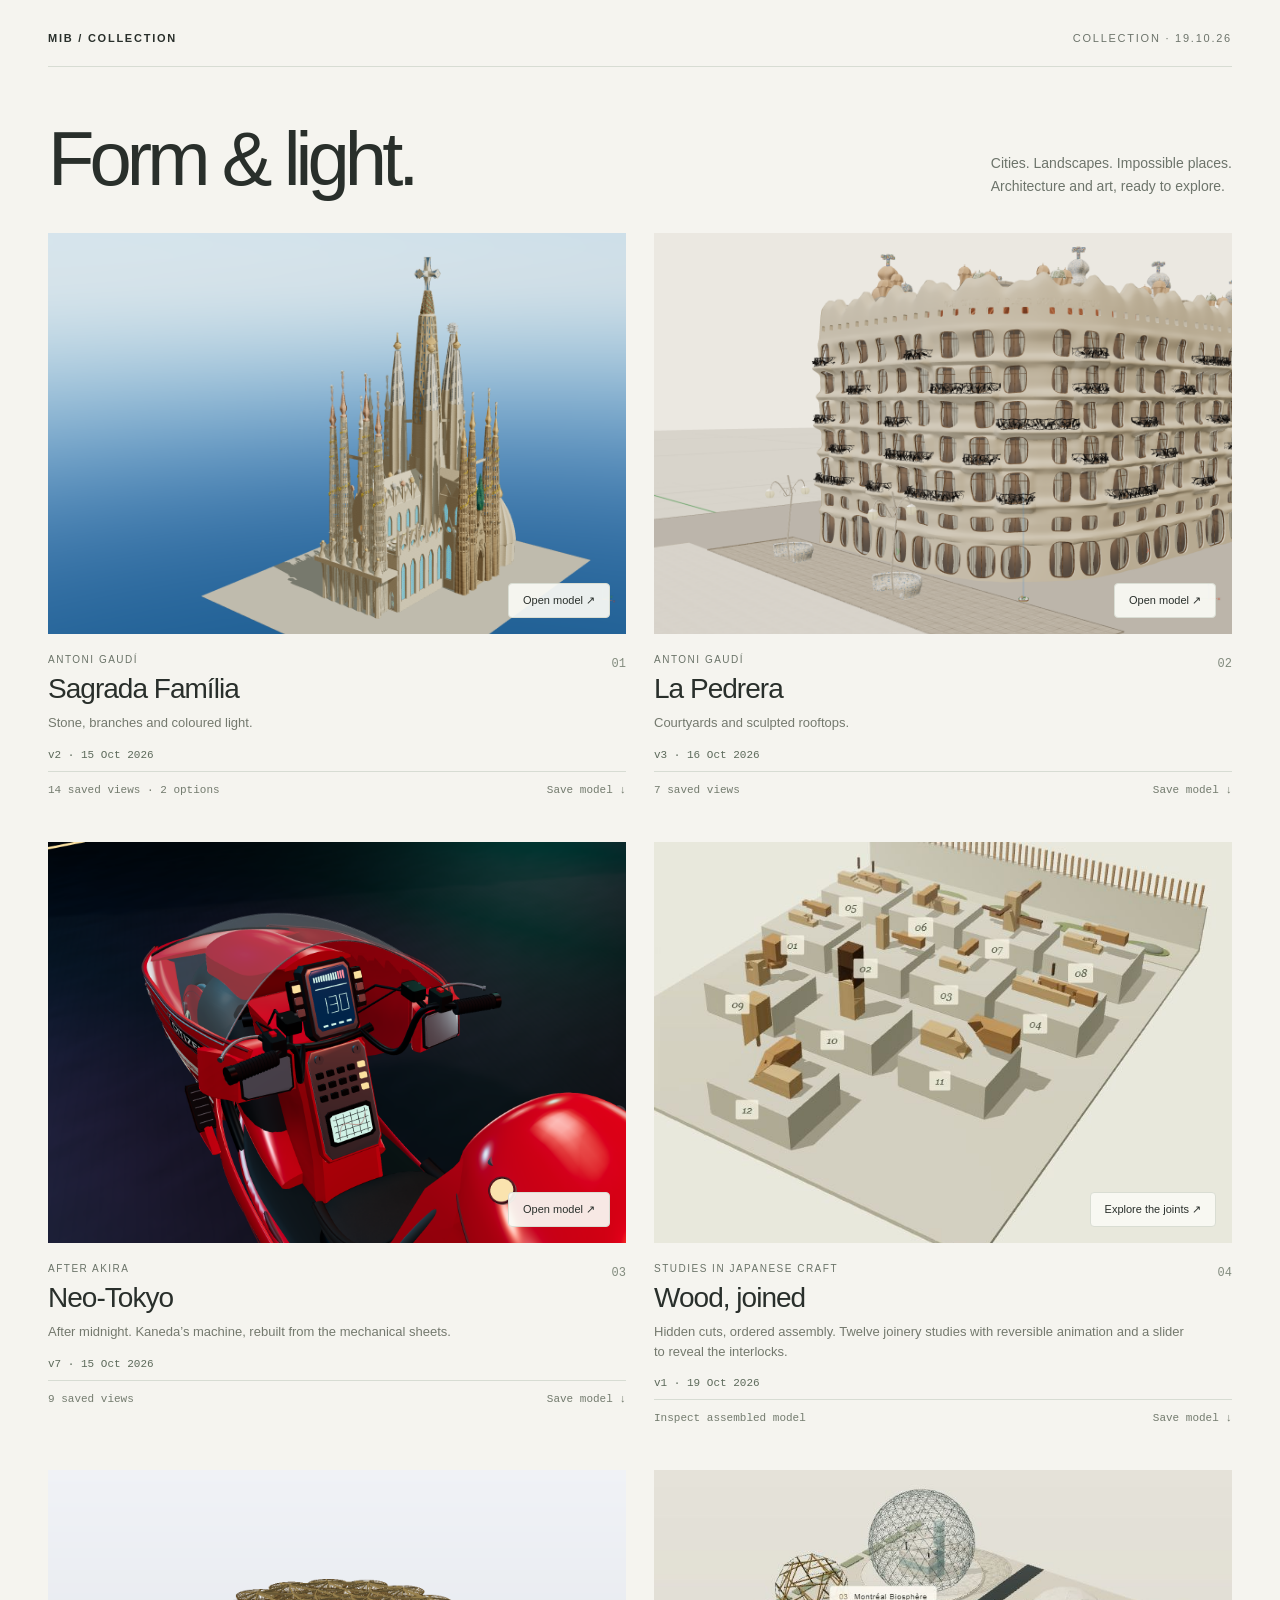
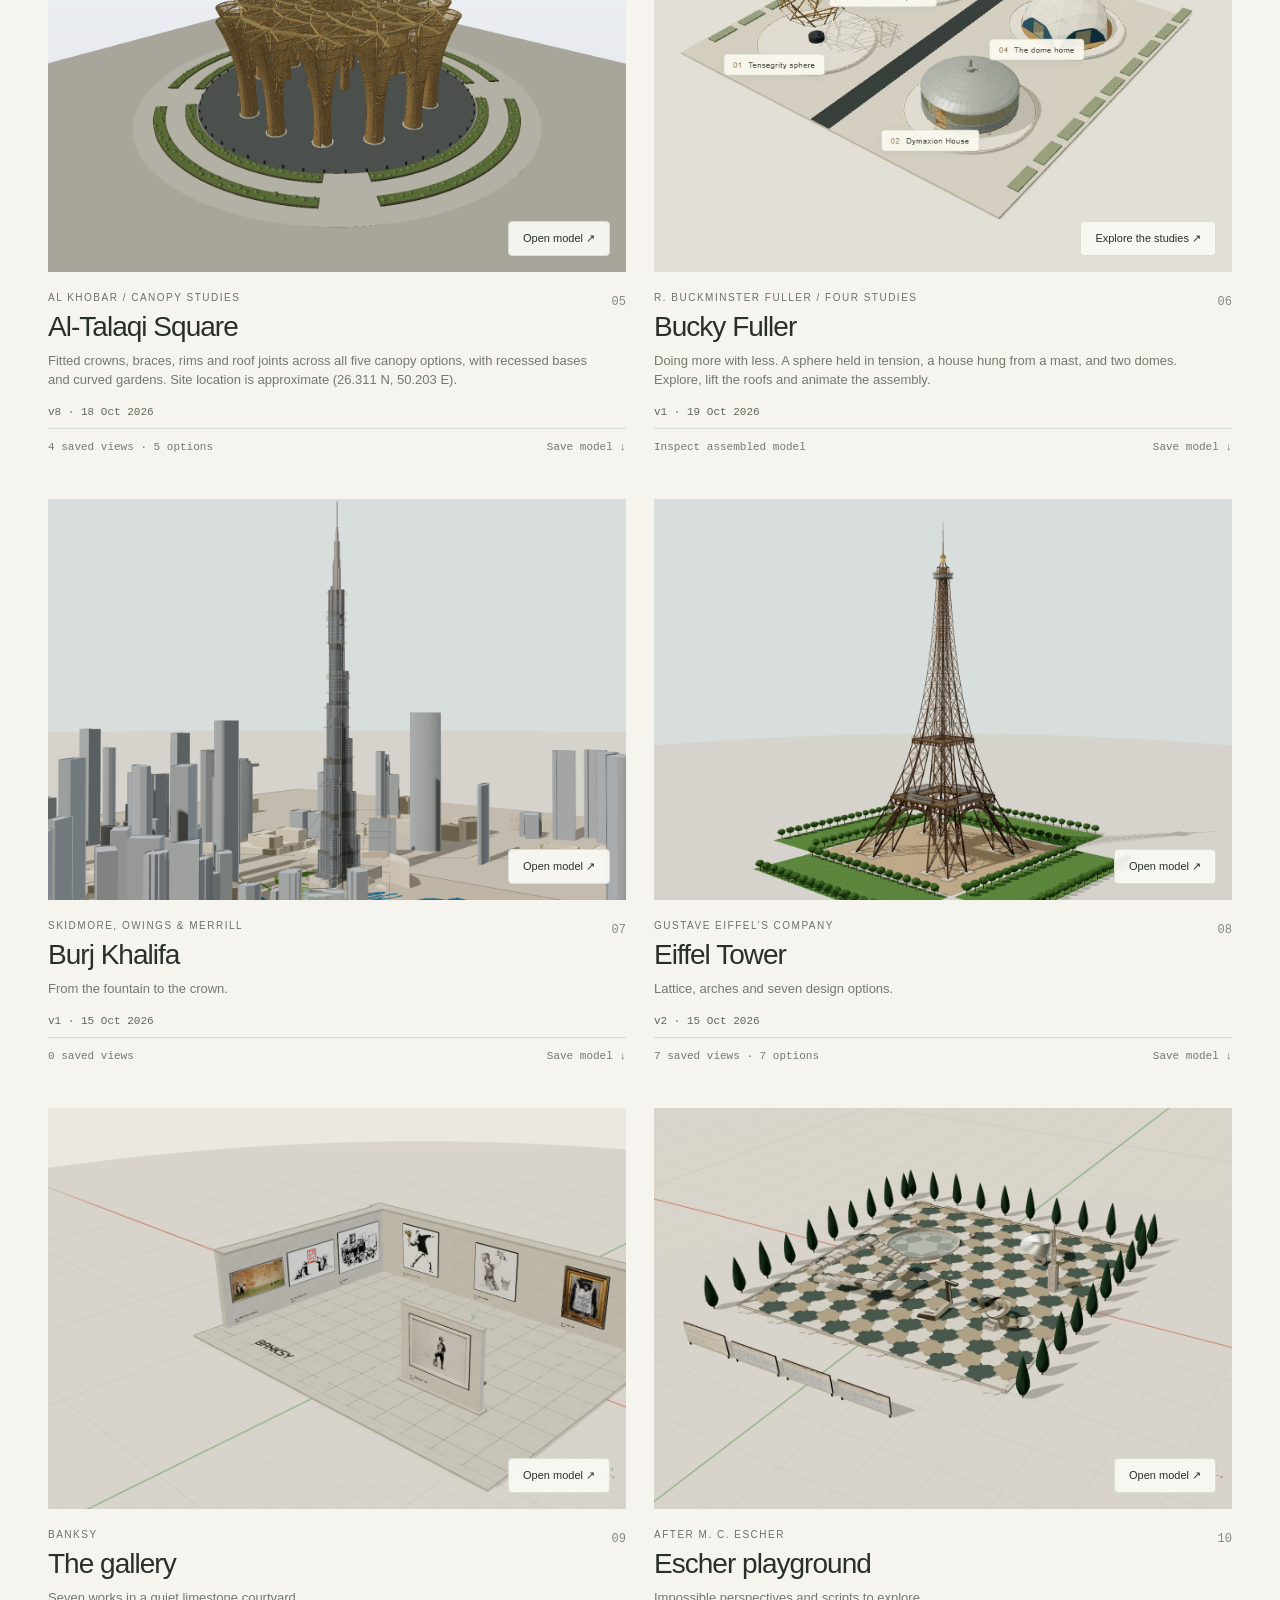
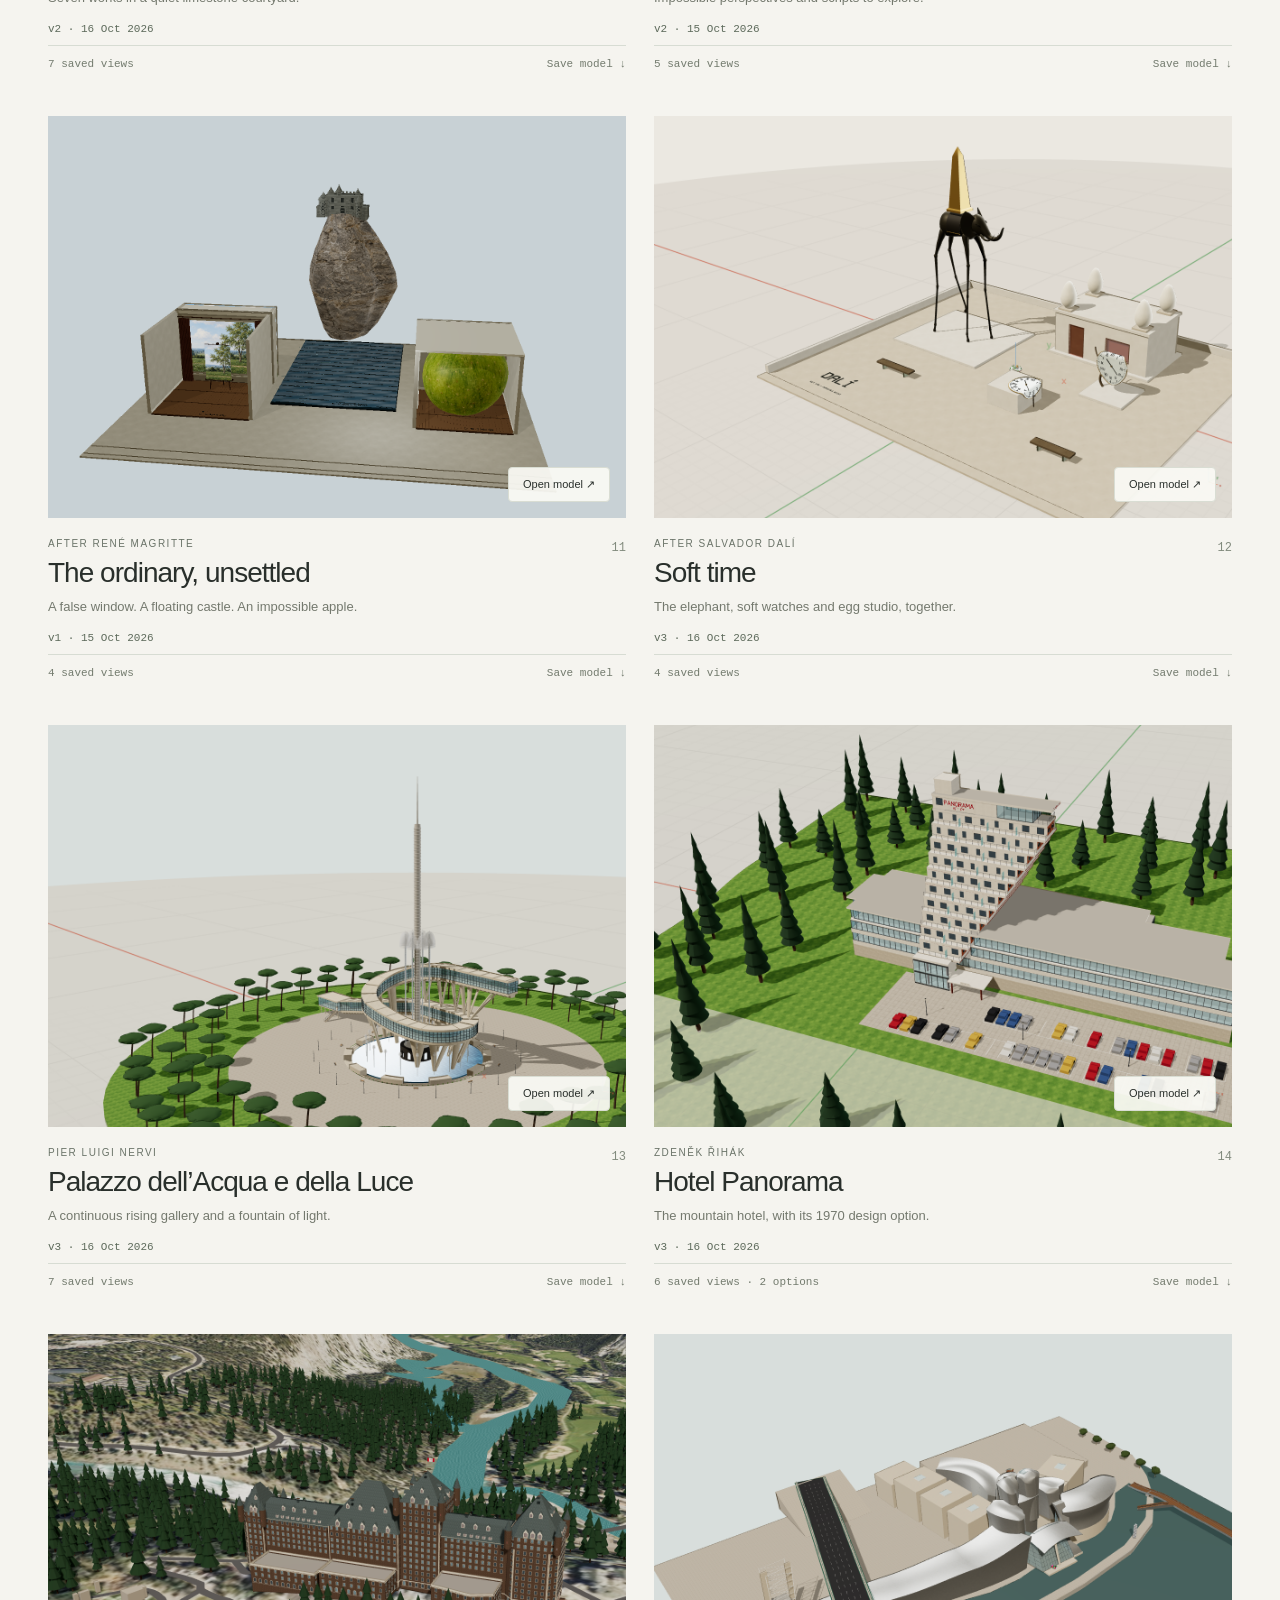
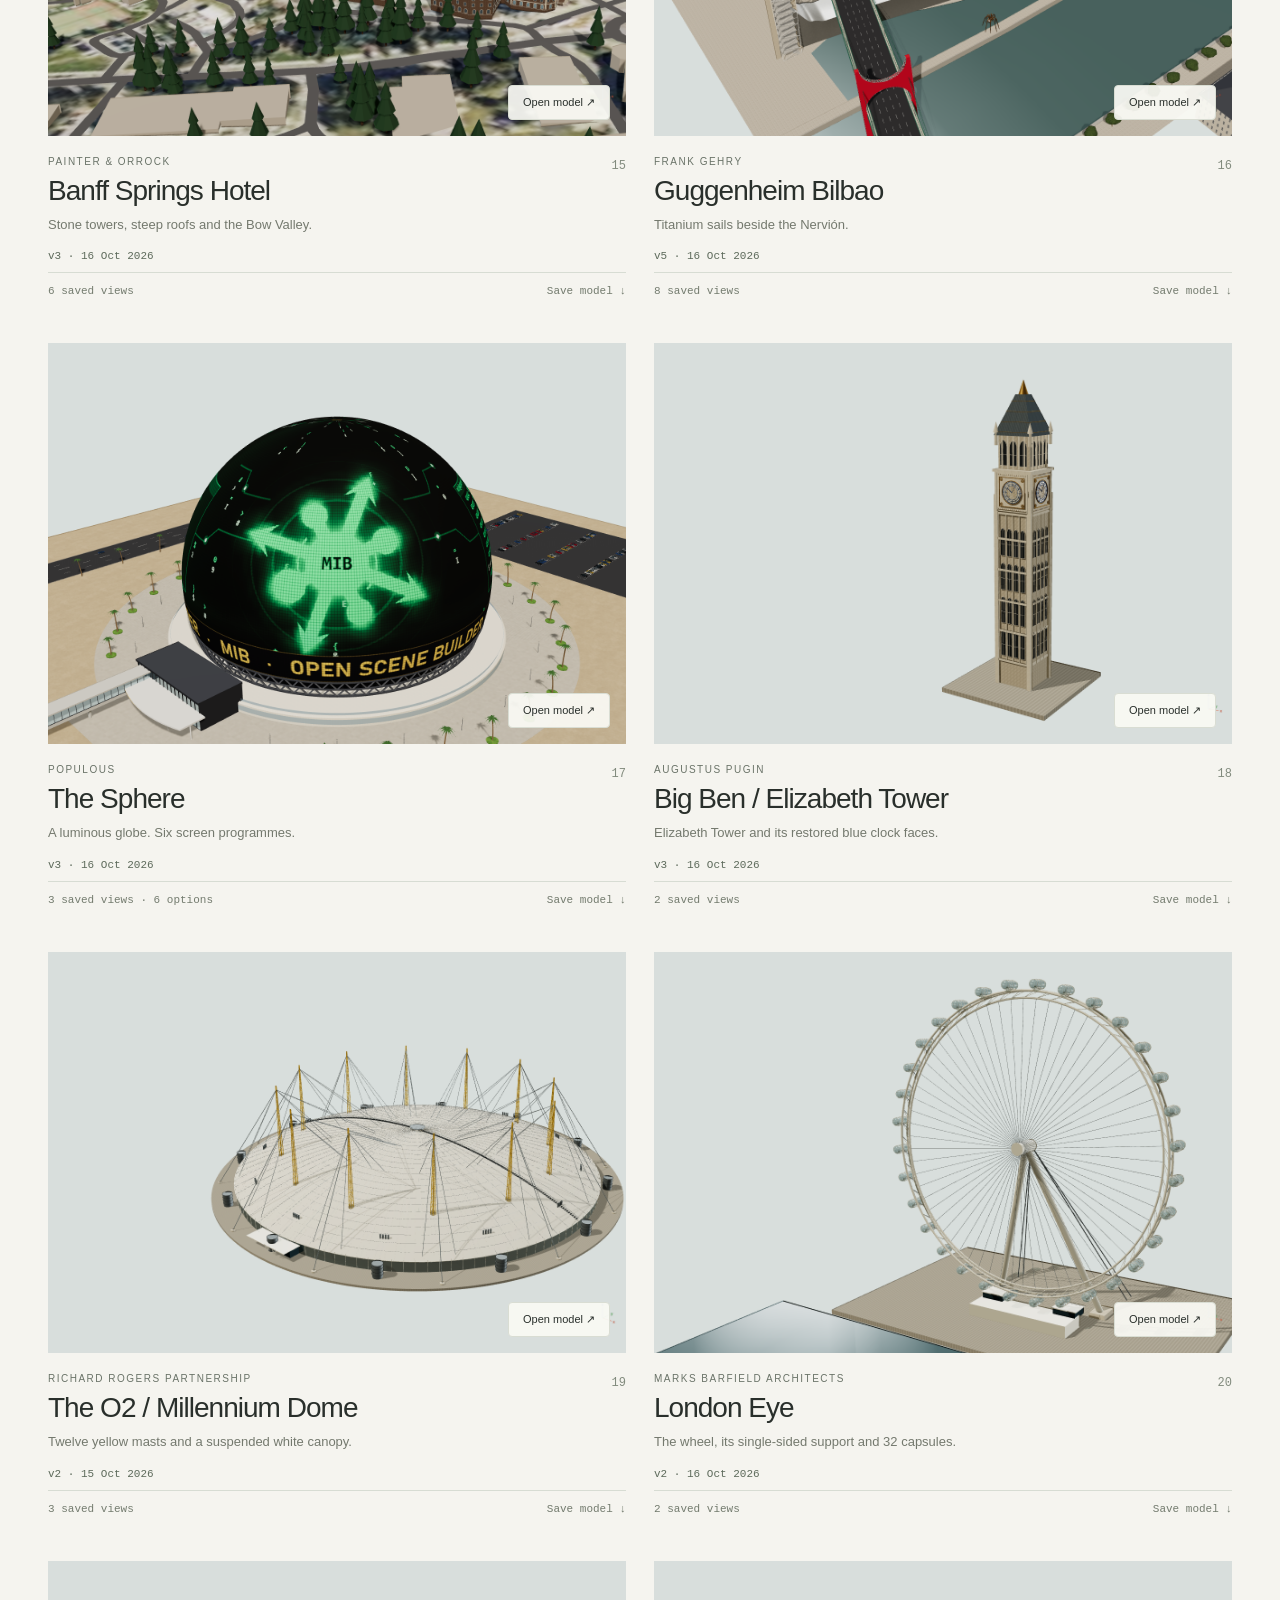
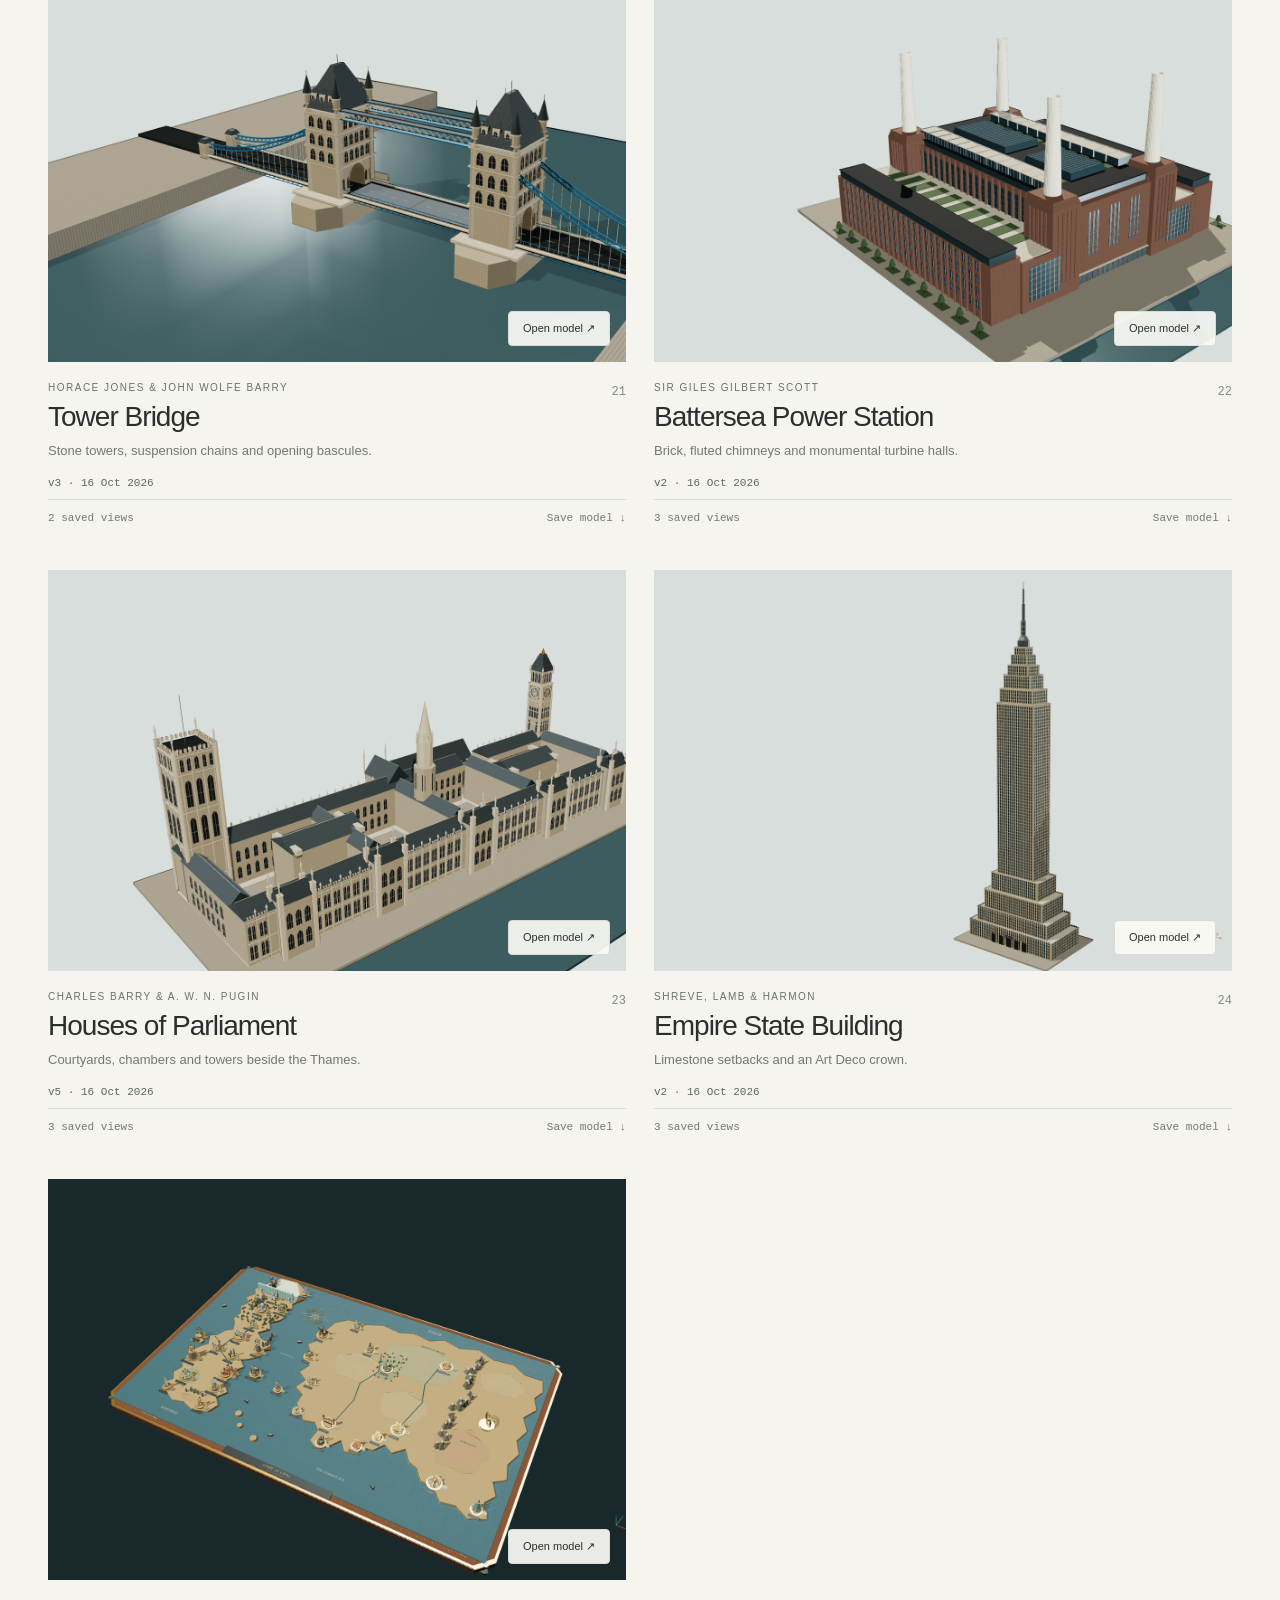
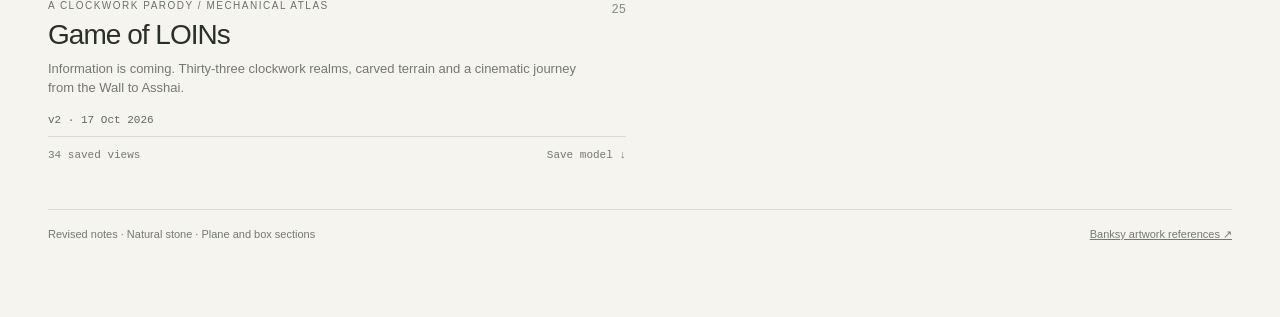
==== index.html @ b10affb7 "Publish Fuller studies and align exhibition navigation with collection" ====
<!doctype html><html lang="en"><meta charset="utf-8"><meta name="viewport" content="width=device-width,initial-scale=1"><title>Form & light · Architecture & art</title>
<meta property="og:title" content="Form &amp; light."><meta property="og:description" content="Architecture and art, ready to explore. The MIB model collection."><meta property="og:type" content="website"><meta property="og:url" content="https://bim4gib.github.io/MIB-OSBSampleModels/"><meta property="og:image" content="https://bim4gib.github.io/MIB-OSBSampleModels/pictures/sagrada.png"><meta name="twitter:card" content="summary_large_image"><meta name="twitter:title" content="Form &amp; light."><meta name="description" content="Architecture and art, ready to explore. The MIB model collection."><style>*{box-sizing:border-box}body{margin:0;background:#f5f4ef;color:#292f2b;font-family:Arial,Helvetica,sans-serif}a{color:inherit;text-decoration:none}a:focus-visible{outline:2px solid #687d6b;outline-offset:6px}main{max-width:1320px;margin:auto;padding:32px 48px 50px}header{display:flex;justify-content:space-between;gap:20px;border-bottom:1px solid #d7dcd3;padding-bottom:22px;font-size:11px;letter-spacing:.16em;text-transform:uppercase}header b{font-weight:600}.edition{color:#6d746b}.intro{display:flex;justify-content:space-between;align-items:end;gap:30px;margin:54px 0 36px}h1{font-size:clamp(40px,6vw,76px);line-height:1;letter-spacing:-.065em;font-weight:500;margin:0}.intro p{max-width:280px;color:#6d746b;font-size:14px;line-height:1.6;margin:0}.grid{display:grid;grid-template-columns:1fr 1fr;gap:46px 28px}.picture{display:block;position:relative;overflow:hidden;background:#e4e4da;aspect-ratio:1.44}.picture img{width:100%;height:100%;object-fit:cover;transition:transform .4s ease}.picture:hover img{transform:scale(1.025)}.open{position:absolute;right:16px;bottom:16px;background:#fafaf5ed;padding:10px 14px;font-size:11px;border:1px solid #d9ddd3;border-radius:4px}.caption{display:flex;justify-content:space-between;padding:20px 0 16px;gap:20px}.artist{font-size:10px;text-transform:uppercase;letter-spacing:.15em;color:#6a7368;margin:0 0 8px}h2{font-size:28px;font-weight:500;letter-spacing:-.035em;margin:0 0 8px}.caption p:not(.artist){font-size:13px;line-height:1.5;color:#74796e;margin:0}.number{font:12px monospace;color:#828b7e;padding-top:3px}.cardfoot{display:flex;justify-content:space-between;border-top:1px solid #d7dcd3;padding-top:12px;font:11px monospace;color:#737b6e}footer{margin-top:48px;border-top:1px solid #d7dcd3;padding-top:18px;display:flex;justify-content:space-between;gap:20px;font-size:11px;color:#737b6e}footer a{text-decoration:underline}@media(max-width:700px){main{padding:24px}.intro{display:block;margin-top:40px}.intro p{margin-top:22px}.grid{grid-template-columns:1fr}.edition{letter-spacing:.06em}footer{flex-direction:column}}@media(prefers-reduced-motion:reduce){.picture img{transition:none}}
.version{font:11px monospace;color:#5d6a5b;margin:0 0 10px}.download{border:0;background:none;padding:0;color:inherit;font:inherit;cursor:pointer}.download:hover{text-decoration:underline}</style><main><header><b>MIB / Collection</b><span class="edition">Collection · 19.10.26</span></header><section class="intro"><h1>Form &amp; light.</h1><p>Cities. Landscapes. Impossible places.<br>Architecture and art, ready to explore.</p>


</section><section class="grid"><article data-name="sagrada"><a class="picture" href="viewer.html?model=sagrada"><img src="pictures/sagrada.png?rev=b1871d3e6adcc717" alt="Sagrada Família" loading="lazy"><span class="open">Open model ↗</span></a><div class="caption"><div><p class="artist">Antoni Gaudí</p><h2><a href="viewer.html?model=sagrada">Sagrada Família</a></h2><p>Stone, branches and coloured light.</p></div><span class="number">01</span></div><div class="version" title="Geometry source b1871d3e6adcc717c269693ff379ce00518a41e8a4ca1c2cea2e79bb11cb6eb2">v2 · 15 Oct 2026</div><div class="cardfoot"><span>14 saved views · 2 options</span><button class="download" data-model="sagrada">Save model ↓</button></div></article>
<article data-name="pedrera"><a class="picture" href="viewer.html?model=pedrera"><img src="pictures/pedrera.png?rev=07e11394da0b04cf" alt="La Pedrera" loading="lazy"><span class="open">Open model ↗</span></a><div class="caption"><div><p class="artist">Antoni Gaudí</p><h2><a href="viewer.html?model=pedrera">La Pedrera</a></h2><p>Courtyards and sculpted rooftops.</p></div><span class="number">02</span></div><div class="version" title="Geometry source 07e11394da0b04cf31b746f3bac62f7111906ccfdf1caa10ed838f67bd81377d">v3 · 16 Oct 2026</div><div class="cardfoot"><span>7 saved views</span><button class="download" data-model="pedrera">Save model ↓</button></div></article>
<article data-name="neotokyo"><a class="picture" href="viewer.html?model=neotokyo"><img src="pictures/neotokyo.png?rev=34e879f439cddbc9" alt="Neo-Tokyo" loading="lazy"><span class="open">Open model ↗</span></a><div class="caption"><div><p class="artist">After AKIRA</p><h2><a href="viewer.html?model=neotokyo">Neo-Tokyo</a></h2><p>After midnight. Kaneda’s machine, rebuilt from the mechanical sheets.</p></div><span class="number">03</span></div><div class="version" title="Geometry source 34e879f439cddbc991a0544ff64622bdc727623937fbc0bbce0e270bda1ecd1c">v7 · 15 Oct 2026</div><div class="cardfoot"><span>9 saved views</span><button class="download" data-model="neotokyo">Save model ↓</button></div></article>
<article data-name="japanese-joinery"><a class="picture" href="exhibits/japanese-joinery/"><img src="pictures/japanese-joinery.png?rev=f3a3d0e36276e700" alt="Twelve timber joinery studies on limestone plinths" loading="lazy"><span class="open">Explore the joints ↗</span></a><div class="caption"><div><p class="artist">Studies in Japanese craft</p><h2><a href="exhibits/japanese-joinery/">Wood, joined</a></h2><p>Hidden cuts, ordered assembly. Twelve joinery studies with reversible animation and a slider to reveal the interlocks.</p></div><span class="number">04</span></div><div class="version">v1 · 19 Oct 2026</div><div class="cardfoot"><a href="viewer.html?model=japanese-joinery">Inspect assembled model</a><button class="download" data-model="japanese-joinery">Save model ↓</button></div></article>
<article data-name="al-talaqi"><a class="picture" href="viewer.html?model=al-talaqi"><img src="pictures/al-talaqi.png?rev=cefb6814ebc90482" alt="Al-Talaqi Square flared woven canopy" loading="lazy"><span class="open">Open model ↗</span></a><div class="caption"><div><p class="artist">Al Khobar / Canopy studies</p><h2><a href="viewer.html?model=al-talaqi">Al-Talaqi Square</a></h2><p>Fitted crowns, braces, rims and roof joints across all five canopy options, with recessed bases and curved gardens. Site location is approximate (26.311 N, 50.203 E).</p></div><span class="number">05</span></div><div class="version" title="Geometry source 2a186c2012150e69d8061343b95fee86d87f5ab01de422ee0f6b6b9bc454d9fa">v8 · 18 Oct 2026</div><div class="cardfoot"><span>4 saved views · 5 options</span><button class="download" data-model="al-talaqi">Save model ↓</button></div></article>
<article data-name="fuller"><a class="picture" href="exhibits/fuller/"><img src="pictures/fuller.png" alt="Tensegrity sphere, Dymaxion House and two Fuller domes on an exhibition terrace" loading="lazy"><span class="open">Explore the studies ↗</span></a><div class="caption"><div><p class="artist">R. Buckminster Fuller / Four studies</p><h2><a href="exhibits/fuller/">Bucky Fuller</a></h2><p>Doing more with less. A sphere held in tension, a house hung from a mast, and two domes. Explore, lift the roofs and animate the assembly.</p></div><span class="number">06</span></div><div class="version">v1 · 19 Oct 2026</div><div class="cardfoot"><a href="viewer.html?model=fuller">Inspect assembled model</a><button class="download" data-model="fuller">Save model ↓</button></div></article>
<article data-name="burj"><a class="picture" href="viewer.html?model=burj"><img src="pictures/burj.png?rev=cccb893173367c1c" alt="Burj Khalifa" loading="lazy"><span class="open">Open model ↗</span></a><div class="caption"><div><p class="artist">Skidmore, Owings &amp; Merrill</p><h2><a href="viewer.html?model=burj">Burj Khalifa</a></h2><p>From the fountain to the crown.</p></div><span class="number">07</span></div><div class="version" title="Geometry source cccb893173367c1cec5308ca1839095727272925207b6ec26d141aecfa65193d">v1 · 15 Oct 2026</div><div class="cardfoot"><span>0 saved views</span><button class="download" data-model="burj">Save model ↓</button></div></article>
<article data-name="eiffel-options"><a class="picture" href="viewer.html?model=eiffel-options"><img src="pictures/eiffel-options.png?rev=565388373463e728" alt="Eiffel Tower" loading="lazy"><span class="open">Open model ↗</span></a><div class="caption"><div><p class="artist">Gustave Eiffel’s company</p><h2><a href="viewer.html?model=eiffel-options">Eiffel Tower</a></h2><p>Lattice, arches and seven design options.</p></div><span class="number">08</span></div><div class="version" title="Geometry source 565388373463e728b5623444d6352824923c76bafc9298bf3bdcb743c88fa184">v2 · 15 Oct 2026</div><div class="cardfoot"><span>7 saved views · 7 options</span><button class="download" data-model="eiffel-options">Save model ↓</button></div></article>
<article data-name="banksy"><a class="picture" href="viewer.html?model=banksy"><img src="pictures/banksy.png?rev=2e01bb6e9725d231" alt="The gallery" loading="lazy"><span class="open">Open model ↗</span></a><div class="caption"><div><p class="artist">Banksy</p><h2><a href="viewer.html?model=banksy">The gallery</a></h2><p>Seven works in a quiet limestone courtyard.</p></div><span class="number">09</span></div><div class="version" title="Geometry source 2e01bb6e9725d2316517fa69dfeef84a536acb2dd1bd4890e27d2be4b3a7493b">v2 · 16 Oct 2026</div><div class="cardfoot"><span>7 saved views</span><button class="download" data-model="banksy">Save model ↓</button></div></article>
<article data-name="playground"><a class="picture" href="viewer.html?model=playground"><img src="pictures/playground.png?rev=9de1eed77df100a9" alt="Escher playground" loading="lazy"><span class="open">Open model ↗</span></a><div class="caption"><div><p class="artist">After M. C. Escher</p><h2><a href="viewer.html?model=playground">Escher playground</a></h2><p>Impossible perspectives and scripts to explore.</p></div><span class="number">10</span></div><div class="version" title="Geometry source 9de1eed77df100a9b3b30c36f188f23f37e383d85badd1c5a7fb8b3daf75f2be">v2 · 15 Oct 2026</div><div class="cardfoot"><span>5 saved views</span><button class="download" data-model="playground">Save model ↓</button></div></article>
<article data-name="magritte"><a class="picture" href="viewer.html?model=magritte"><img src="pictures/magritte.png?rev=304fa9b714ab531e" alt="The ordinary, unsettled" loading="lazy"><span class="open">Open model ↗</span></a><div class="caption"><div><p class="artist">After René Magritte</p><h2><a href="viewer.html?model=magritte">The ordinary, unsettled</a></h2><p>A false window. A floating castle. An impossible apple.</p></div><span class="number">11</span></div><div class="version" title="Geometry source 304fa9b714ab531e9881863cbb3623362b3aa2f2c4dcd76ae040dd03c35895de">v1 · 15 Oct 2026</div><div class="cardfoot"><span>4 saved views</span><button class="download" data-model="magritte">Save model ↓</button></div></article>
<article data-name="dali"><a class="picture" href="viewer.html?model=dali"><img src="pictures/dali.png?rev=c1b3529be8a06461" alt="Soft time" loading="lazy"><span class="open">Open model ↗</span></a><div class="caption"><div><p class="artist">After Salvador Dalí</p><h2><a href="viewer.html?model=dali">Soft time</a></h2><p>The elephant, soft watches and egg studio, together.</p></div><span class="number">12</span></div><div class="version" title="Geometry source c1b3529be8a06461fd7e67cd87f1b6c33a74a3c606cd7a4b4422ca8fd52ea2cf">v3 · 16 Oct 2026</div><div class="cardfoot"><span>4 saved views</span><button class="download" data-model="dali">Save model ↓</button></div></article>
<article data-name="nervi"><a class="picture" href="viewer.html?model=nervi"><img src="pictures/nervi.png?rev=1afee20f9eab30be" alt="Palazzo dell’Acqua e della Luce" loading="lazy"><span class="open">Open model ↗</span></a><div class="caption"><div><p class="artist">Pier Luigi Nervi</p><h2><a href="viewer.html?model=nervi">Palazzo dell’Acqua e della Luce</a></h2><p>A continuous rising gallery and a fountain of light.</p></div><span class="number">13</span></div><div class="version" title="Geometry source 1afee20f9eab30be5f9d0522a851df1a7d3a3ea4900e55c2374d5bfa751ecc58">v3 · 16 Oct 2026</div><div class="cardfoot"><span>7 saved views</span><button class="download" data-model="nervi">Save model ↓</button></div></article>
<article data-name="panorama"><a class="picture" href="viewer.html?model=panorama"><img src="pictures/panorama.png?rev=02c29b292c48de30" alt="Hotel Panorama" loading="lazy"><span class="open">Open model ↗</span></a><div class="caption"><div><p class="artist">Zdeněk Řihák</p><h2><a href="viewer.html?model=panorama">Hotel Panorama</a></h2><p>The mountain hotel, with its 1970 design option.</p></div><span class="number">14</span></div><div class="version" title="Geometry source 02c29b292c48de30b1f5ddcee95b12e3205e80a7777c0628bf6fd43ba2e30671">v3 · 16 Oct 2026</div><div class="cardfoot"><span>6 saved views · 2 options</span><button class="download" data-model="panorama">Save model ↓</button></div></article>
<article data-name="banff"><a class="picture" href="viewer.html?model=banff"><img src="pictures/banff.png?rev=2d5c5d2832fe76b7" alt="Banff Springs Hotel" loading="lazy"><span class="open">Open model ↗</span></a><div class="caption"><div><p class="artist">Painter &amp; Orrock</p><h2><a href="viewer.html?model=banff">Banff Springs Hotel</a></h2><p>Stone towers, steep roofs and the Bow Valley.</p></div><span class="number">15</span></div><div class="version" title="Geometry source 2d5c5d2832fe76b790603e95636f49157badf861c926d65ebea433b5295fc724">v3 · 16 Oct 2026</div><div class="cardfoot"><span>6 saved views</span><button class="download" data-model="banff">Save model ↓</button></div></article>
<article data-name="bilbao"><a class="picture" href="viewer.html?model=bilbao"><img src="pictures/bilbao.png?rev=68b9073b6ea24548" alt="Guggenheim Bilbao" loading="lazy"><span class="open">Open model ↗</span></a><div class="caption"><div><p class="artist">Frank Gehry</p><h2><a href="viewer.html?model=bilbao">Guggenheim Bilbao</a></h2><p>Titanium sails beside the Nervión.</p></div><span class="number">16</span></div><div class="version" title="Geometry source 68b9073b6ea24548536ef83c66d49ca2bf9e1755c3c5b3e033d8d9a22b32ed67">v5 · 16 Oct 2026</div><div class="cardfoot"><span>8 saved views</span><button class="download" data-model="bilbao">Save model ↓</button></div></article>
<article data-name="sphere-options"><a class="picture" href="viewer.html?model=sphere-options"><img src="pictures/sphere-logo.png?rev=5bbfa3588587" alt="The Sphere" loading="lazy"><span class="open">Open model ↗</span></a><div class="caption"><div><p class="artist">Populous</p><h2><a href="viewer.html?model=sphere-options">The Sphere</a></h2><p>A luminous globe. Six screen programmes.</p></div><span class="number">17</span></div><div class="version" title="Geometry source c08c13c3a272c881e74069f5a83f5f382edd753e33d465fc160997b0c320e539">v3 · 16 Oct 2026</div><div class="cardfoot"><span>3 saved views · 6 options</span><button class="download" data-model="sphere-options">Save model ↓</button></div></article>
<article data-name="big-ben"><a class="picture" href="viewer.html?model=big-ben"><img src="pictures/big-ben.png?rev=65b614d709e6ddc5" alt="Big Ben / Elizabeth Tower" loading="lazy"><span class="open">Open model ↗</span></a><div class="caption"><div><p class="artist">Augustus Pugin</p><h2><a href="viewer.html?model=big-ben">Big Ben / Elizabeth Tower</a></h2><p>Elizabeth Tower and its restored blue clock faces.</p></div><span class="number">18</span></div><div class="version" title="Geometry source 65b614d709e6ddc597a90cc0fb887467c9b5a4c4c2282e6e8c4dc1a289d70250">v3 · 16 Oct 2026</div><div class="cardfoot"><span>2 saved views</span><button class="download" data-model="big-ben">Save model ↓</button></div></article>
<article data-name="o2"><a class="picture" href="viewer.html?model=o2"><img src="pictures/o2.png?rev=c59f7208c41b72be" alt="The O2 / Millennium Dome" loading="lazy"><span class="open">Open model ↗</span></a><div class="caption"><div><p class="artist">Richard Rogers Partnership</p><h2><a href="viewer.html?model=o2">The O2 / Millennium Dome</a></h2><p>Twelve yellow masts and a suspended white canopy.</p></div><span class="number">19</span></div><div class="version" title="Geometry source c59f7208c41b72be67338d155ada0ec25a0e74420d0e35e8fe23b03b7744c946">v2 · 15 Oct 2026</div><div class="cardfoot"><span>3 saved views</span><button class="download" data-model="o2">Save model ↓</button></div></article>
<article data-name="london-eye"><a class="picture" href="viewer.html?model=london-eye"><img src="pictures/london-eye.png?rev=c1af94381ee38425" alt="London Eye" loading="lazy"><span class="open">Open model ↗</span></a><div class="caption"><div><p class="artist">Marks Barfield Architects</p><h2><a href="viewer.html?model=london-eye">London Eye</a></h2><p>The wheel, its single-sided support and 32 capsules.</p></div><span class="number">20</span></div><div class="version" title="Geometry source c1af94381ee3842527dd07bdf07398133f4f9bb6101ca32dff774c55fc56799a">v2 · 16 Oct 2026</div><div class="cardfoot"><span>2 saved views</span><button class="download" data-model="london-eye">Save model ↓</button></div></article>
<article data-name="tower-bridge"><a class="picture" href="viewer.html?model=tower-bridge"><img src="pictures/tower-bridge.png?rev=284ee0a37db1d999" alt="Tower Bridge" loading="lazy"><span class="open">Open model ↗</span></a><div class="caption"><div><p class="artist">Horace Jones &amp; John Wolfe Barry</p><h2><a href="viewer.html?model=tower-bridge">Tower Bridge</a></h2><p>Stone towers, suspension chains and opening bascules.</p></div><span class="number">21</span></div><div class="version" title="Geometry source 284ee0a37db1d9996b96909d8ea1984dc23cd1dfc108f28cbd0c3f5de33b8a5d">v3 · 16 Oct 2026</div><div class="cardfoot"><span>2 saved views</span><button class="download" data-model="tower-bridge">Save model ↓</button></div></article>
<article data-name="battersea"><a class="picture" href="viewer.html?model=battersea"><img src="pictures/battersea.png?rev=d644fbf04220131b" alt="Battersea Power Station" loading="lazy"><span class="open">Open model ↗</span></a><div class="caption"><div><p class="artist">Sir Giles Gilbert Scott</p><h2><a href="viewer.html?model=battersea">Battersea Power Station</a></h2><p>Brick, fluted chimneys and monumental turbine halls.</p></div><span class="number">22</span></div><div class="version" title="Geometry source d644fbf04220131b0ba943f62612d24adb7d34268acf5a4500387ceda9f07208">v2 · 16 Oct 2026</div><div class="cardfoot"><span>3 saved views</span><button class="download" data-model="battersea">Save model ↓</button></div></article>
<article data-name="parliament"><a class="picture" href="viewer.html?model=parliament"><img src="pictures/parliament.png?rev=44540098fc36c363" alt="Houses of Parliament" loading="lazy"><span class="open">Open model ↗</span></a><div class="caption"><div><p class="artist">Charles Barry &amp; A. W. N. Pugin</p><h2><a href="viewer.html?model=parliament">Houses of Parliament</a></h2><p>Courtyards, chambers and towers beside the Thames.</p></div><span class="number">23</span></div><div class="version" title="Geometry source 44540098fc36c3634fca4b412b5b7feeb4763aade1fb7f38733eaa3a2a411a28">v5 · 16 Oct 2026</div><div class="cardfoot"><span>3 saved views</span><button class="download" data-model="parliament">Save model ↓</button></div></article>
<article data-name="empire-state"><a class="picture" href="viewer.html?model=empire-state"><img src="pictures/empire-state.png?rev=4dca96157f5e4260" alt="Empire State Building" loading="lazy"><span class="open">Open model ↗</span></a><div class="caption"><div><p class="artist">Shreve, Lamb &amp; Harmon</p><h2><a href="viewer.html?model=empire-state">Empire State Building</a></h2><p>Limestone setbacks and an Art Deco crown.</p></div><span class="number">24</span></div><div class="version" title="Geometry source 4dca96157f5e4260c55dc235f7e9185ad4eee86e82979fc38168bd0dd23115e4">v2 · 16 Oct 2026</div><div class="cardfoot"><span>3 saved views</span><button class="download" data-model="empire-state">Save model ↓</button></div></article>
<article data-name="clockwork-realms"><a class="picture" href="viewer.html?model=clockwork-realms"><img src="pictures/clockwork-realms.png" alt="Brass clockwork cities rising from a carved map of Westeros and Essos" loading="lazy"><span class="open">Open model ↗</span></a><div class="caption"><div><p class="artist">A clockwork parody / Mechanical atlas</p><h2><a href="viewer.html?model=clockwork-realms">Game of LOINs</a></h2><p>Information is coming. Thirty-three clockwork realms, carved terrain and a cinematic journey from the Wall to Asshai.</p></div><span class="number">25</span></div><div class="version">v2 · 17 Oct 2026</div><div class="cardfoot"><span>34 saved views</span><button class="download" data-model="clockwork-realms">Save model ↓</button></div></article>
</section><footer><span>Revised notes · Natural stone · Plane and box sections</span><a href="https://www.banksy.co.uk/in.html" target="_blank" rel="noopener">Banksy artwork references ↗</a></footer></main></html><script>document.querySelectorAll('[data-model]').forEach(b=>b.onclick=()=>{const a=document.createElement('a');a.href='models/'+b.dataset.model+'.mibview';a.download=b.dataset.model+'.mibview';a.click();});</script>
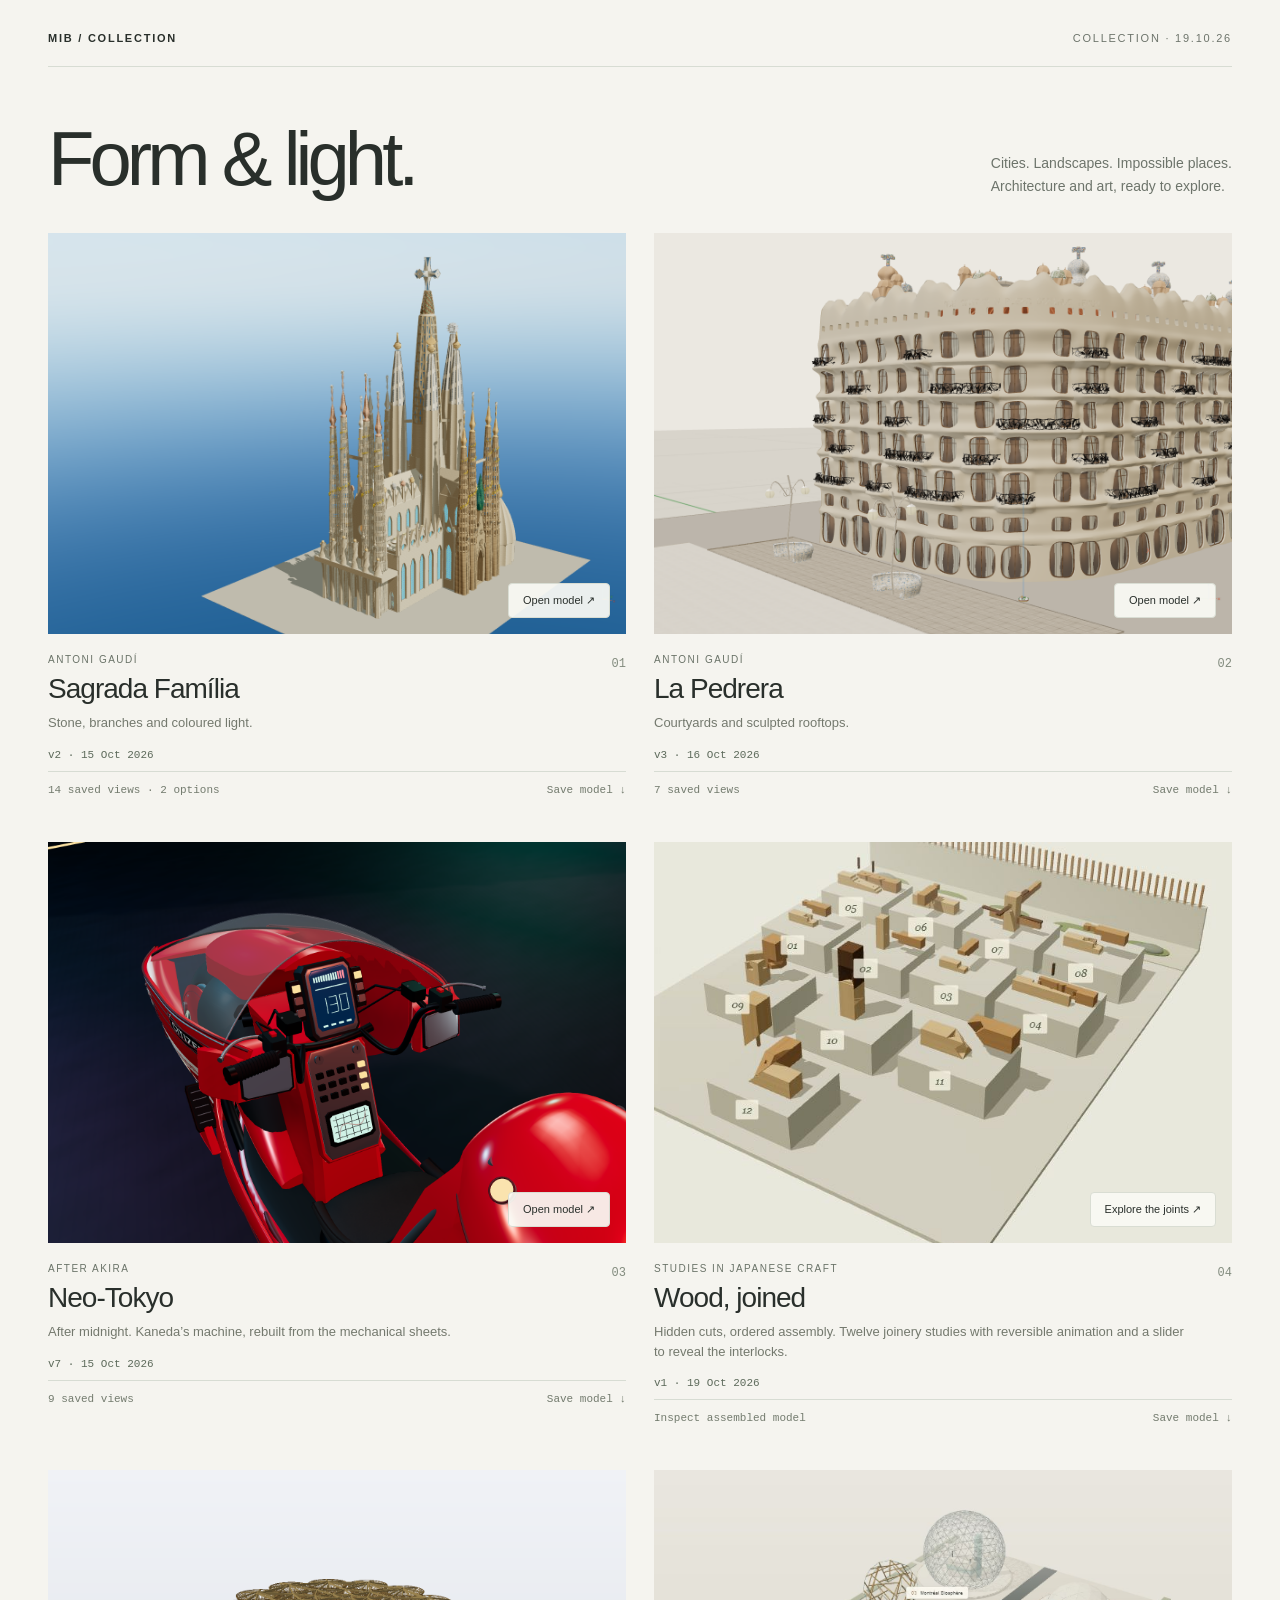
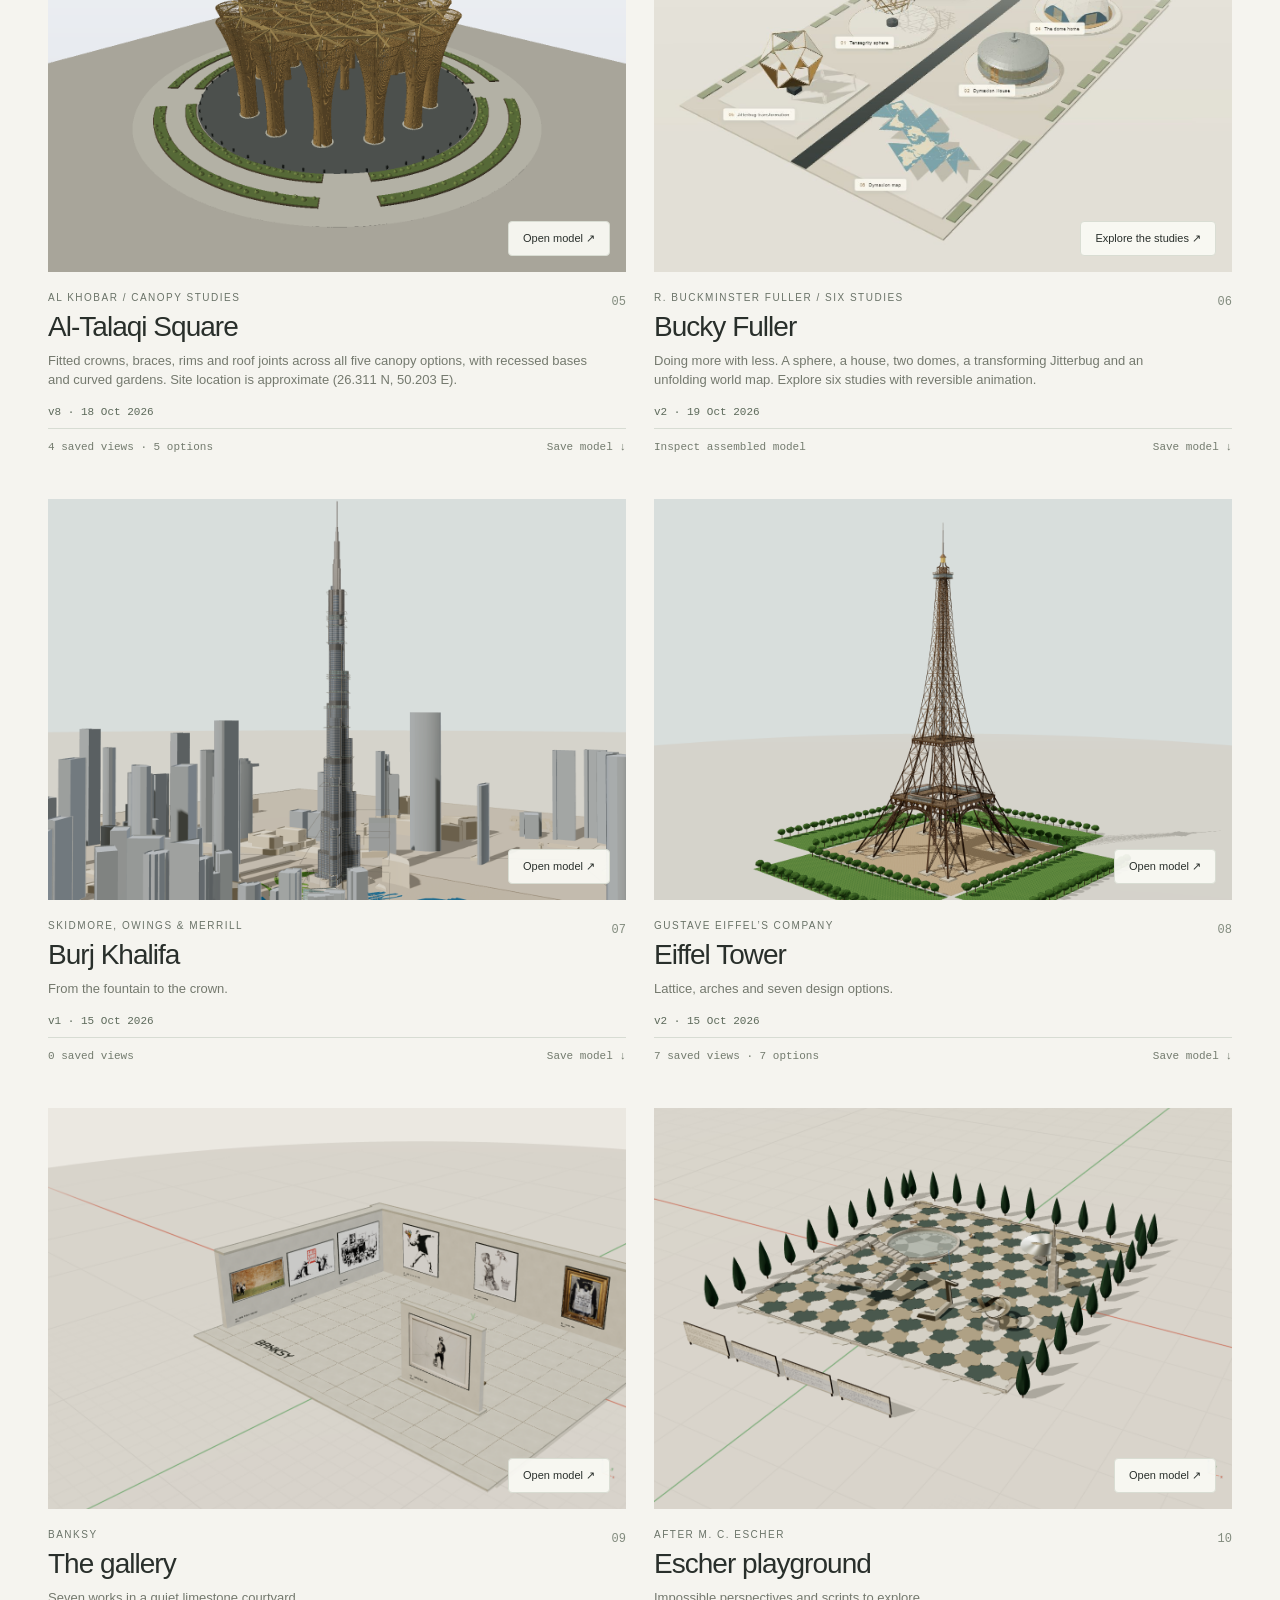
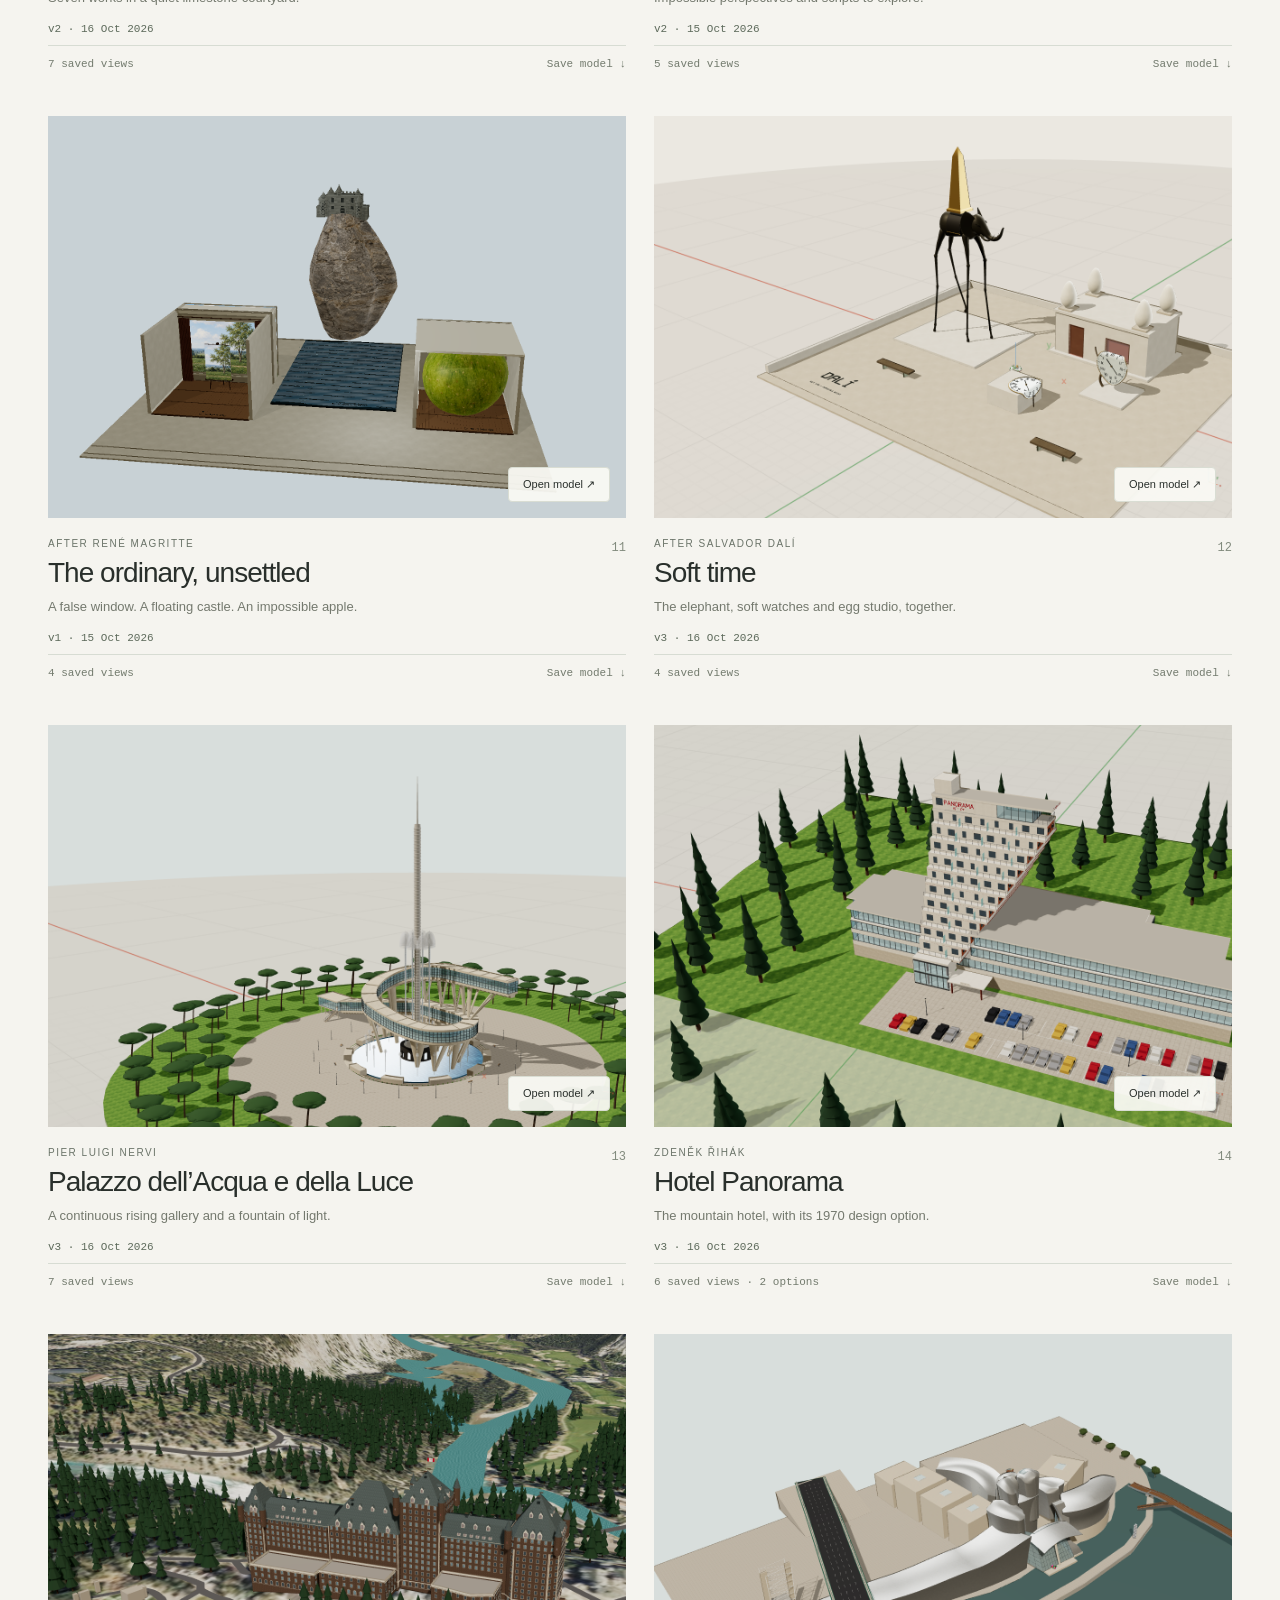
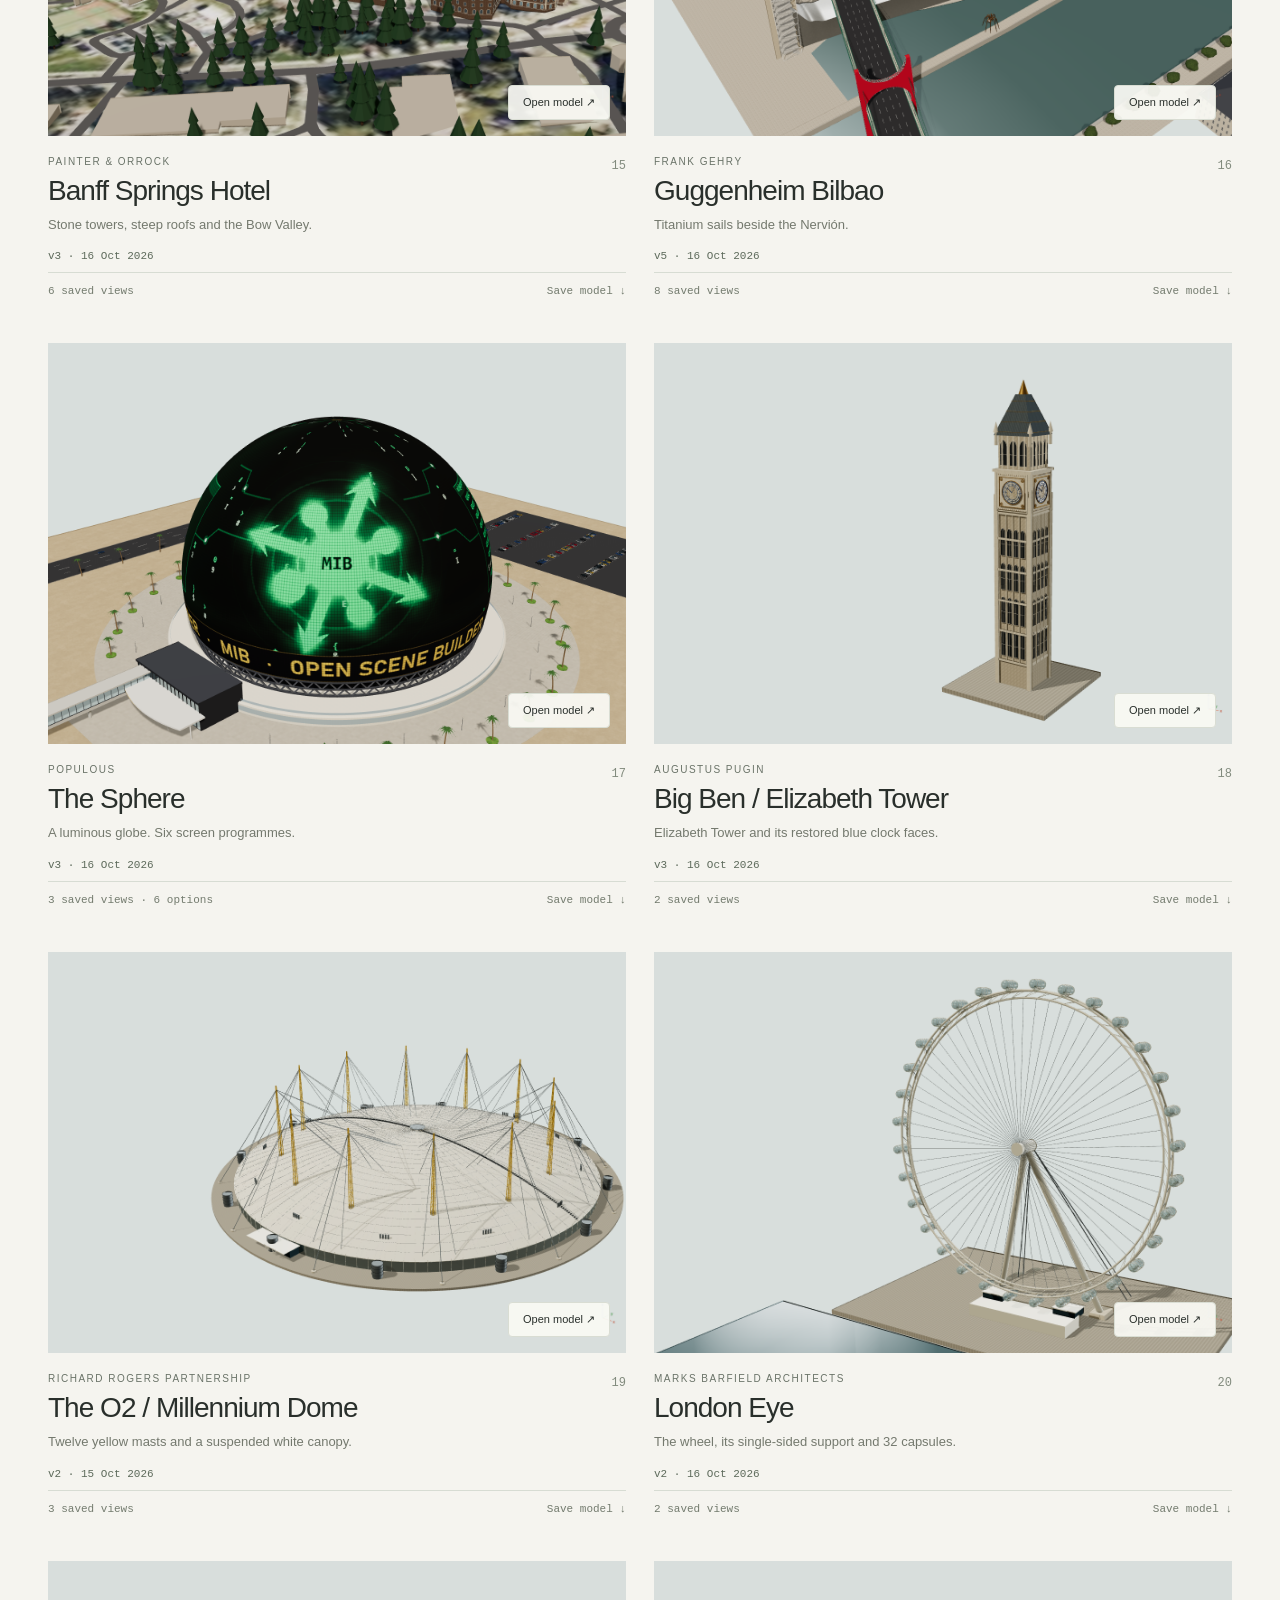
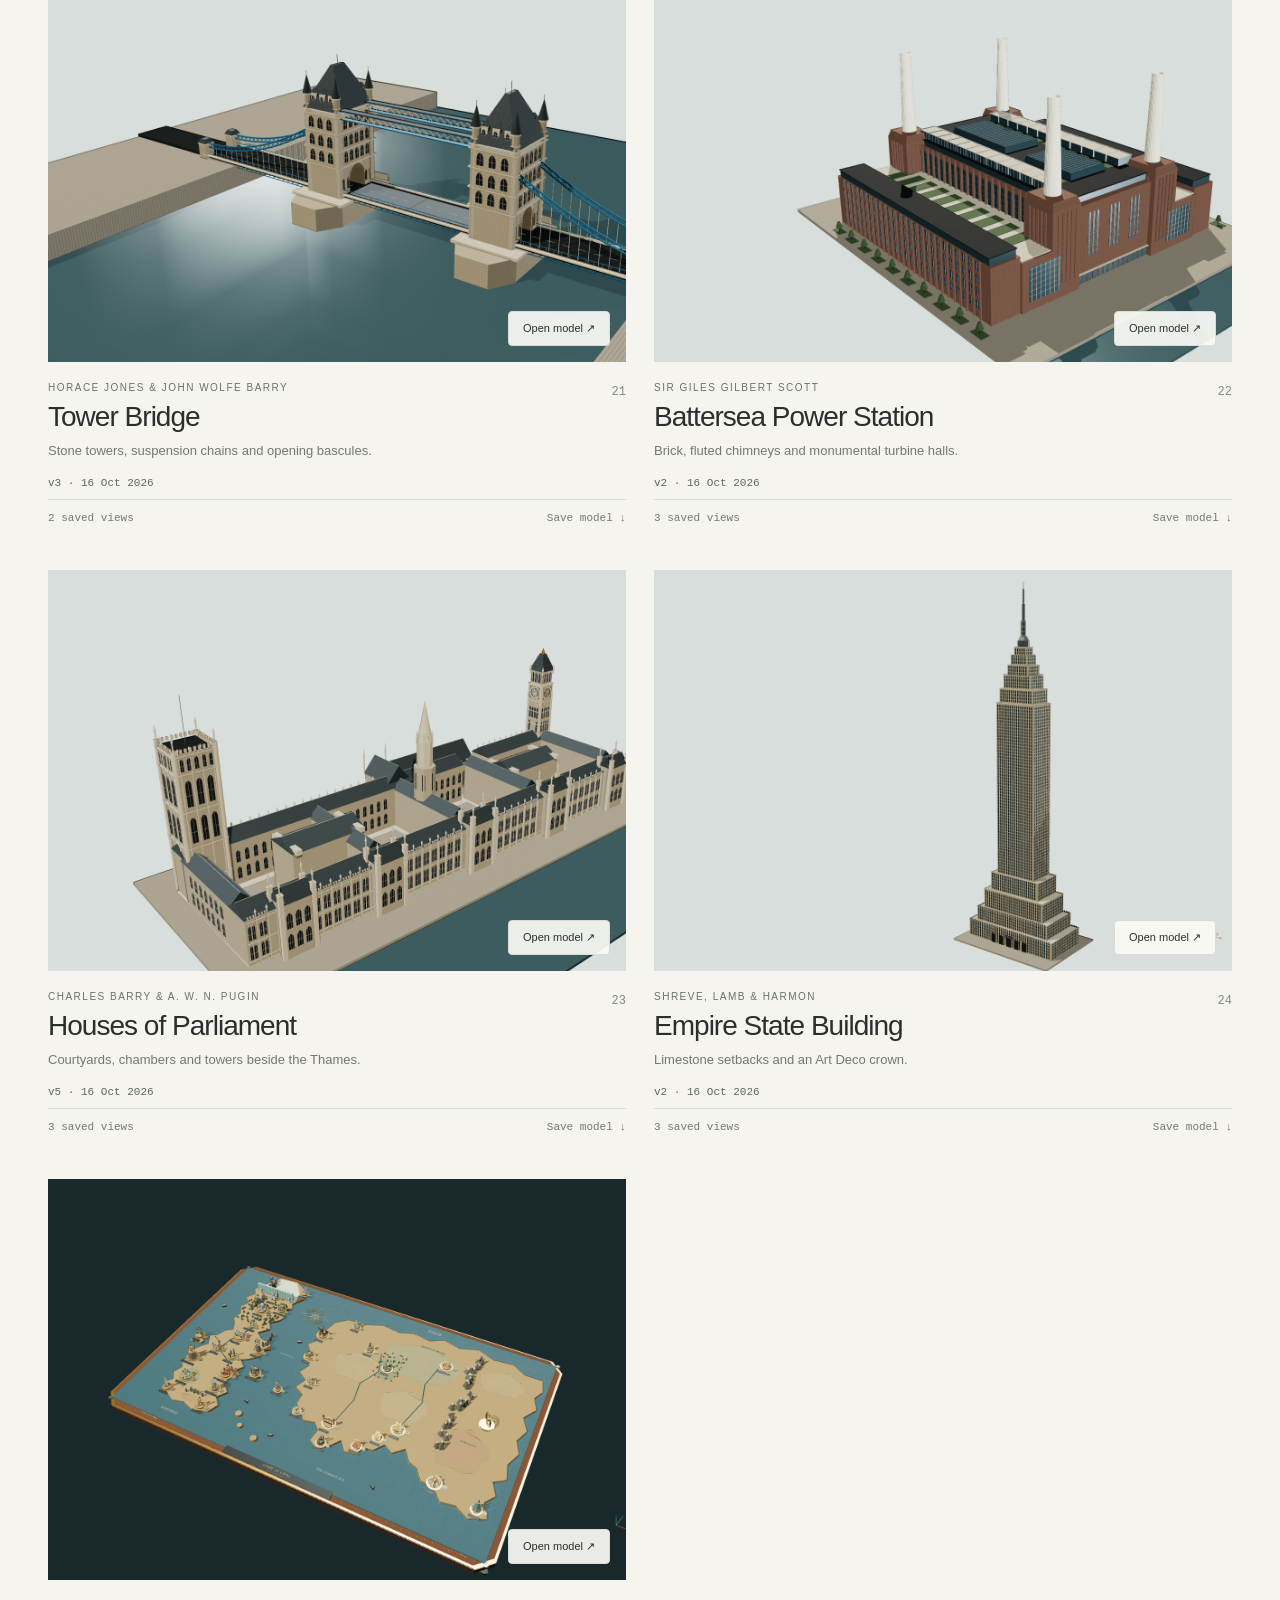
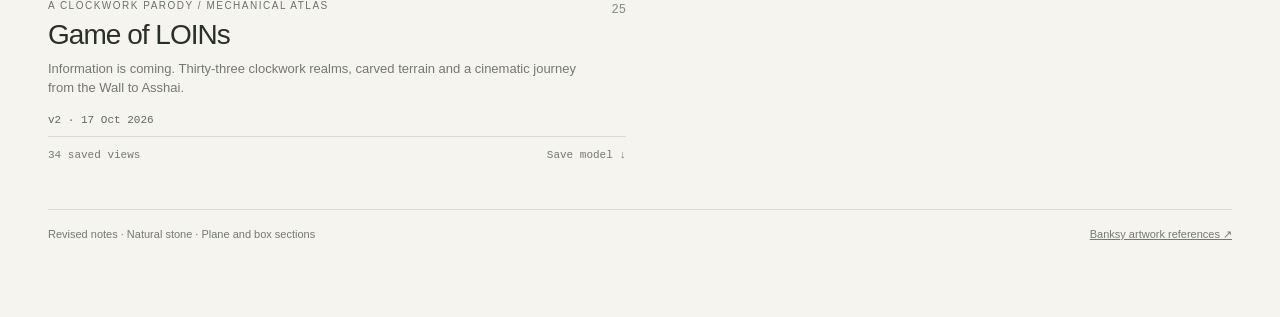
==== commit 1c846e04: "Add rigid Jitterbug and unfolding Dymaxion map to Fuller exhibition" ====
--- a/index.html
+++ b/index.html
@@ -8,7 +8,7 @@
 <article data-name="neotokyo"><a class="picture" href="viewer.html?model=neotokyo"><img src="pictures/neotokyo.png?rev=34e879f439cddbc9" alt="Neo-Tokyo" loading="lazy"><span class="open">Open model ↗</span></a><div class="caption"><div><p class="artist">After AKIRA</p><h2><a href="viewer.html?model=neotokyo">Neo-Tokyo</a></h2><p>After midnight. Kaneda’s machine, rebuilt from the mechanical sheets.</p></div><span class="number">03</span></div><div class="version" title="Geometry source 34e879f439cddbc991a0544ff64622bdc727623937fbc0bbce0e270bda1ecd1c">v7 · 15 Oct 2026</div><div class="cardfoot"><span>9 saved views</span><button class="download" data-model="neotokyo">Save model ↓</button></div></article>
 <article data-name="japanese-joinery"><a class="picture" href="exhibits/japanese-joinery/"><img src="pictures/japanese-joinery.png?rev=f3a3d0e36276e700" alt="Twelve timber joinery studies on limestone plinths" loading="lazy"><span class="open">Explore the joints ↗</span></a><div class="caption"><div><p class="artist">Studies in Japanese craft</p><h2><a href="exhibits/japanese-joinery/">Wood, joined</a></h2><p>Hidden cuts, ordered assembly. Twelve joinery studies with reversible animation and a slider to reveal the interlocks.</p></div><span class="number">04</span></div><div class="version">v1 · 19 Oct 2026</div><div class="cardfoot"><a href="viewer.html?model=japanese-joinery">Inspect assembled model</a><button class="download" data-model="japanese-joinery">Save model ↓</button></div></article>
 <article data-name="al-talaqi"><a class="picture" href="viewer.html?model=al-talaqi"><img src="pictures/al-talaqi.png?rev=cefb6814ebc90482" alt="Al-Talaqi Square flared woven canopy" loading="lazy"><span class="open">Open model ↗</span></a><div class="caption"><div><p class="artist">Al Khobar / Canopy studies</p><h2><a href="viewer.html?model=al-talaqi">Al-Talaqi Square</a></h2><p>Fitted crowns, braces, rims and roof joints across all five canopy options, with recessed bases and curved gardens. Site location is approximate (26.311 N, 50.203 E).</p></div><span class="number">05</span></div><div class="version" title="Geometry source 2a186c2012150e69d8061343b95fee86d87f5ab01de422ee0f6b6b9bc454d9fa">v8 · 18 Oct 2026</div><div class="cardfoot"><span>4 saved views · 5 options</span><button class="download" data-model="al-talaqi">Save model ↓</button></div></article>
-<article data-name="fuller"><a class="picture" href="exhibits/fuller/"><img src="pictures/fuller.png" alt="Tensegrity sphere, Dymaxion House and two Fuller domes on an exhibition terrace" loading="lazy"><span class="open">Explore the studies ↗</span></a><div class="caption"><div><p class="artist">R. Buckminster Fuller / Four studies</p><h2><a href="exhibits/fuller/">Bucky Fuller</a></h2><p>Doing more with less. A sphere held in tension, a house hung from a mast, and two domes. Explore, lift the roofs and animate the assembly.</p></div><span class="number">06</span></div><div class="version">v1 · 19 Oct 2026</div><div class="cardfoot"><a href="viewer.html?model=fuller">Inspect assembled model</a><button class="download" data-model="fuller">Save model ↓</button></div></article>
+<article data-name="fuller"><a class="picture" href="exhibits/fuller/"><img src="pictures/fuller.png?rev=c3de043a0931" alt="Six Fuller studies including the Jitterbug and unfolding Dymaxion map" loading="lazy"><span class="open">Explore the studies ↗</span></a><div class="caption"><div><p class="artist">R. Buckminster Fuller / Six studies</p><h2><a href="exhibits/fuller/">Bucky Fuller</a></h2><p>Doing more with less. A sphere, a house, two domes, a transforming Jitterbug and an unfolding world map. Explore six studies with reversible animation.</p></div><span class="number">06</span></div><div class="version">v2 · 19 Oct 2026</div><div class="cardfoot"><a href="viewer.html?model=fuller">Inspect assembled model</a><button class="download" data-model="fuller">Save model ↓</button></div></article>
 <article data-name="burj"><a class="picture" href="viewer.html?model=burj"><img src="pictures/burj.png?rev=cccb893173367c1c" alt="Burj Khalifa" loading="lazy"><span class="open">Open model ↗</span></a><div class="caption"><div><p class="artist">Skidmore, Owings &amp; Merrill</p><h2><a href="viewer.html?model=burj">Burj Khalifa</a></h2><p>From the fountain to the crown.</p></div><span class="number">07</span></div><div class="version" title="Geometry source cccb893173367c1cec5308ca1839095727272925207b6ec26d141aecfa65193d">v1 · 15 Oct 2026</div><div class="cardfoot"><span>0 saved views</span><button class="download" data-model="burj">Save model ↓</button></div></article>
 <article data-name="eiffel-options"><a class="picture" href="viewer.html?model=eiffel-options"><img src="pictures/eiffel-options.png?rev=565388373463e728" alt="Eiffel Tower" loading="lazy"><span class="open">Open model ↗</span></a><div class="caption"><div><p class="artist">Gustave Eiffel’s company</p><h2><a href="viewer.html?model=eiffel-options">Eiffel Tower</a></h2><p>Lattice, arches and seven design options.</p></div><span class="number">08</span></div><div class="version" title="Geometry source 565388373463e728b5623444d6352824923c76bafc9298bf3bdcb743c88fa184">v2 · 15 Oct 2026</div><div class="cardfoot"><span>7 saved views · 7 options</span><button class="download" data-model="eiffel-options">Save model ↓</button></div></article>
 <article data-name="banksy"><a class="picture" href="viewer.html?model=banksy"><img src="pictures/banksy.png?rev=2e01bb6e9725d231" alt="The gallery" loading="lazy"><span class="open">Open model ↗</span></a><div class="caption"><div><p class="artist">Banksy</p><h2><a href="viewer.html?model=banksy">The gallery</a></h2><p>Seven works in a quiet limestone courtyard.</p></div><span class="number">09</span></div><div class="version" title="Geometry source 2e01bb6e9725d2316517fa69dfeef84a536acb2dd1bd4890e27d2be4b3a7493b">v2 · 16 Oct 2026</div><div class="cardfoot"><span>7 saved views</span><button class="download" data-model="banksy">Save model ↓</button></div></article>
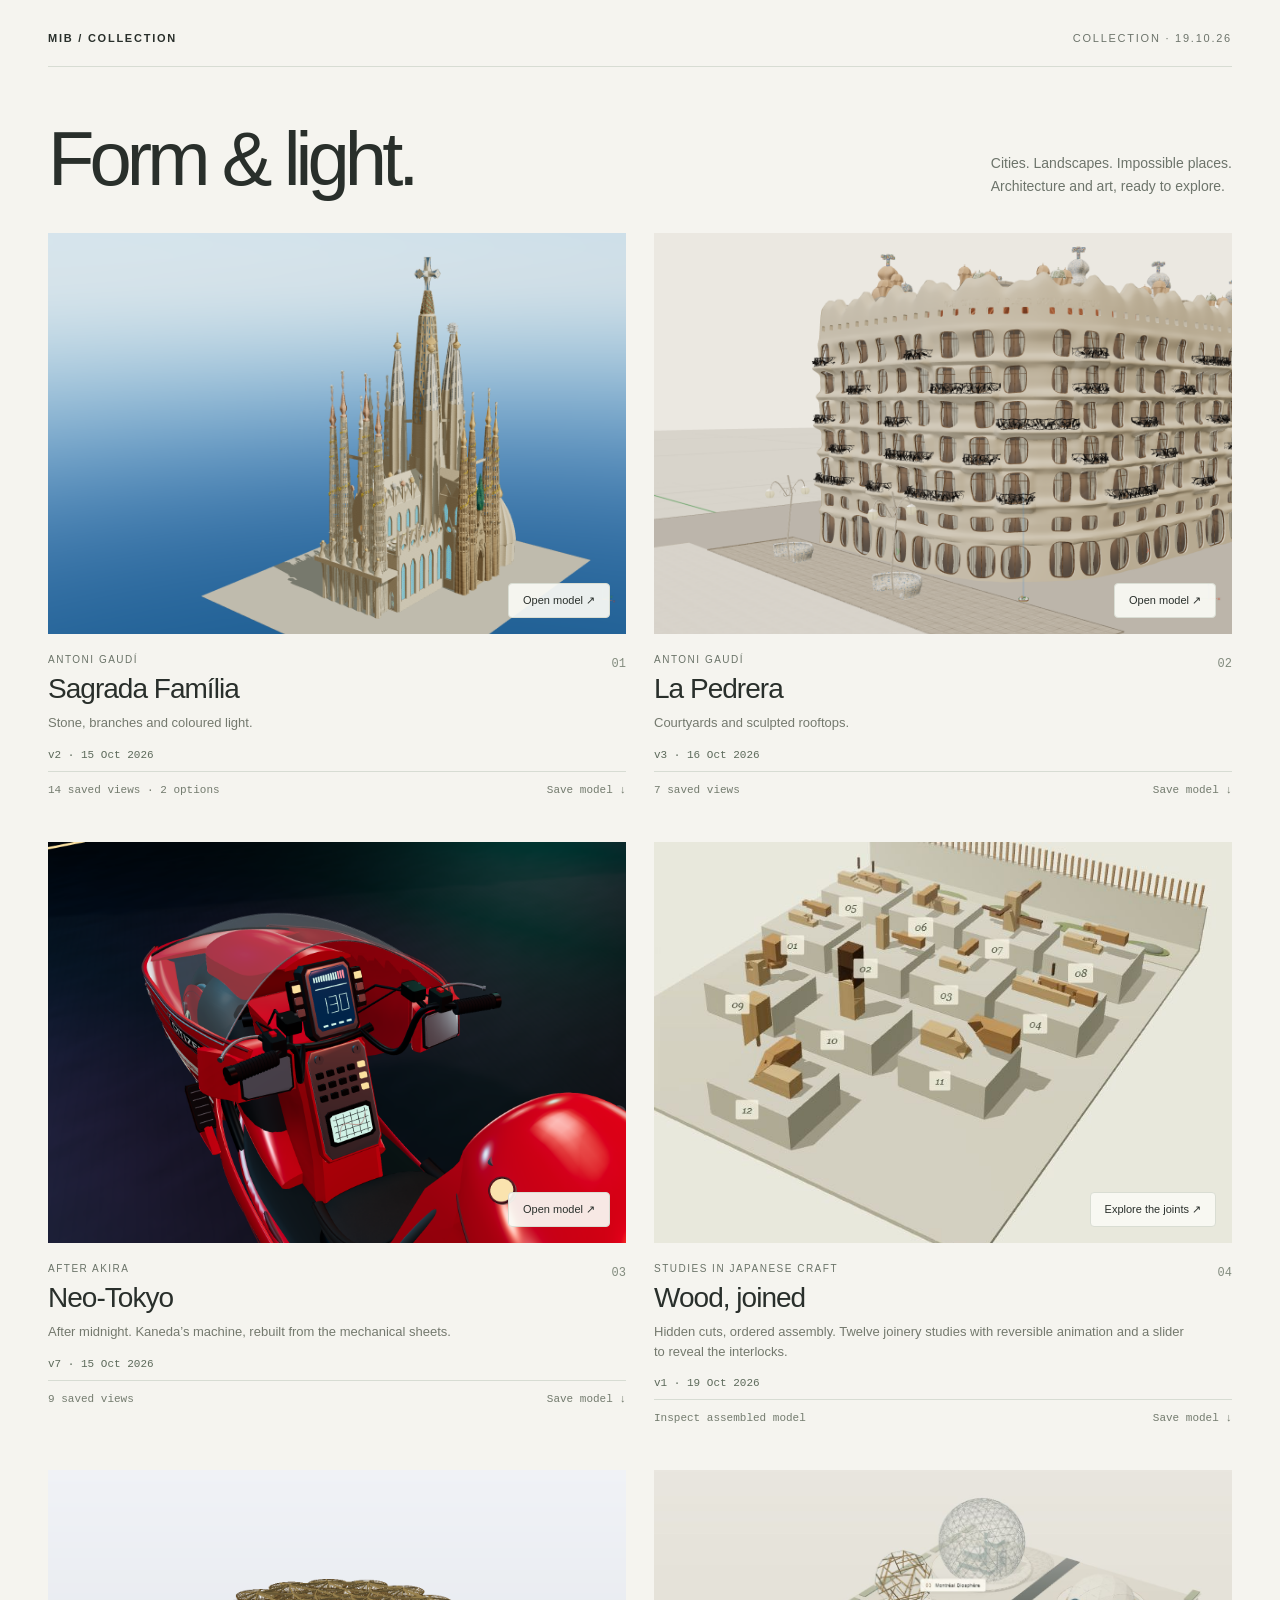
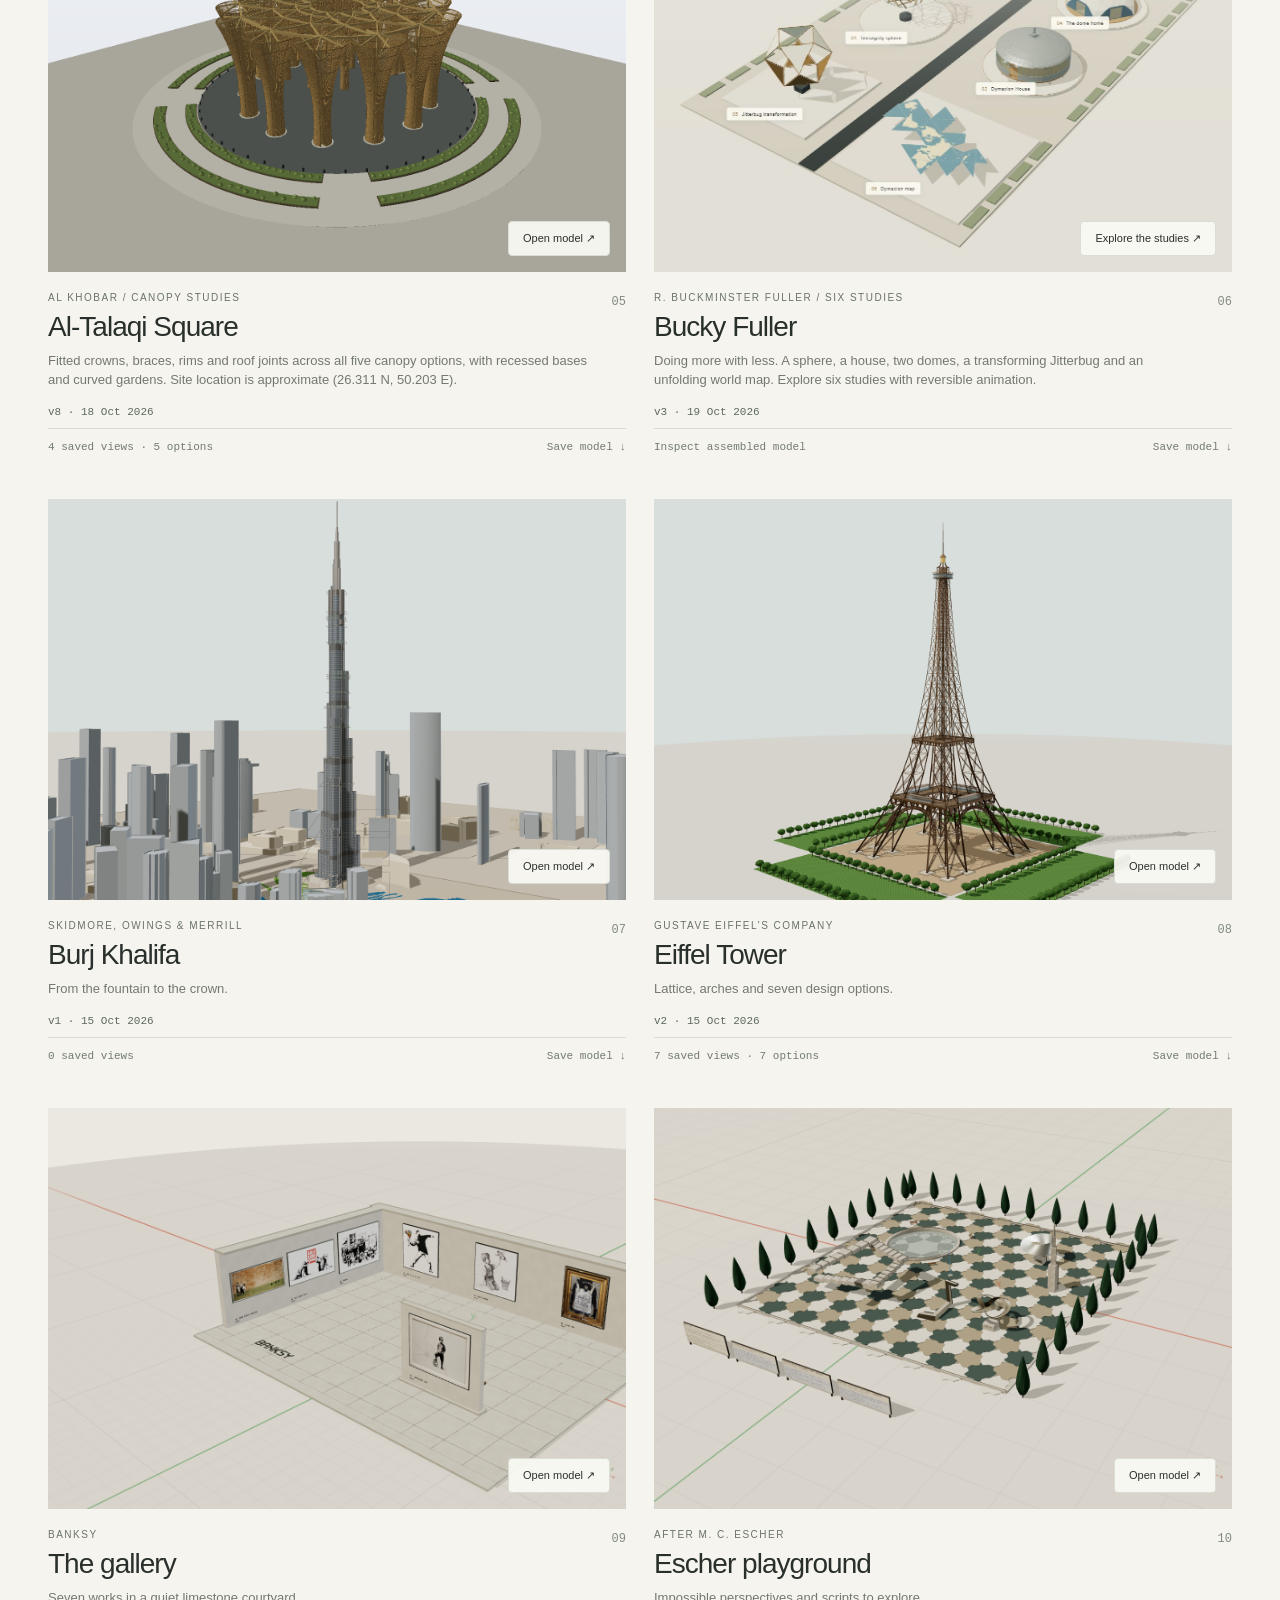
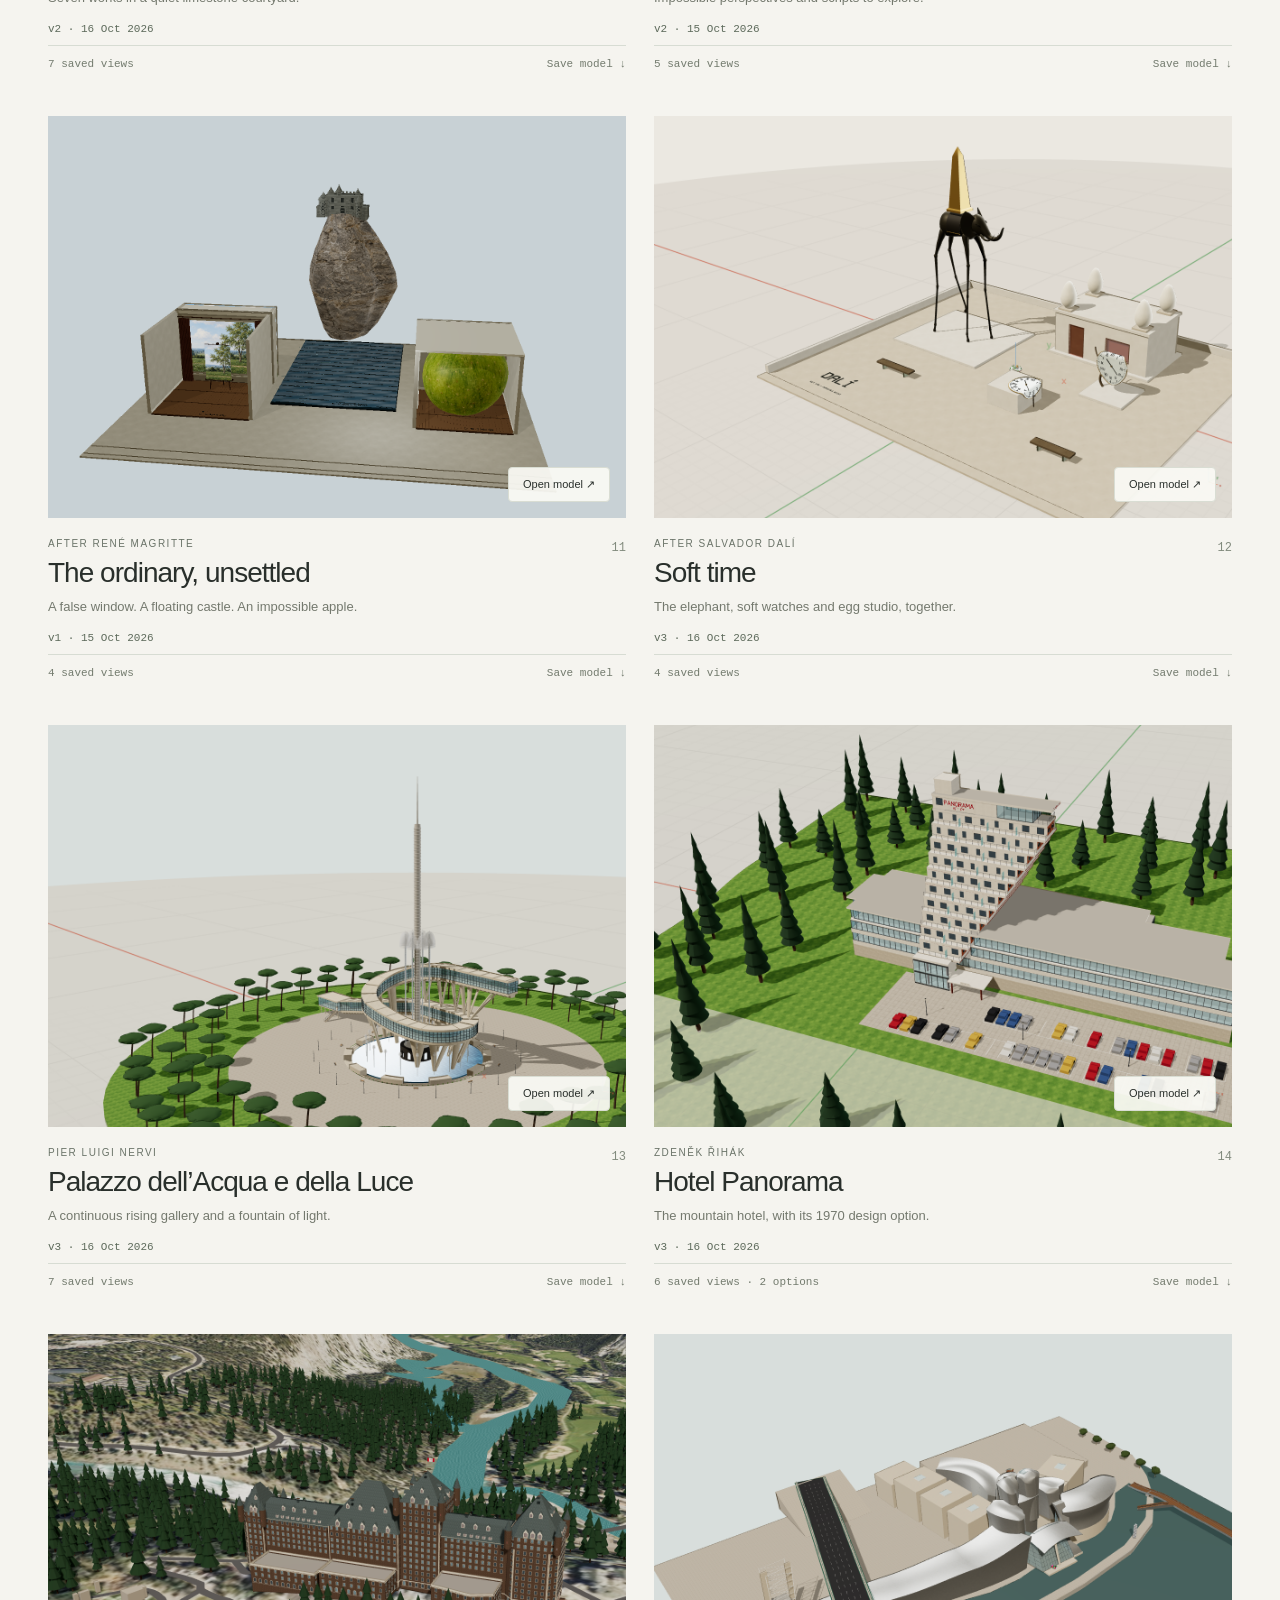
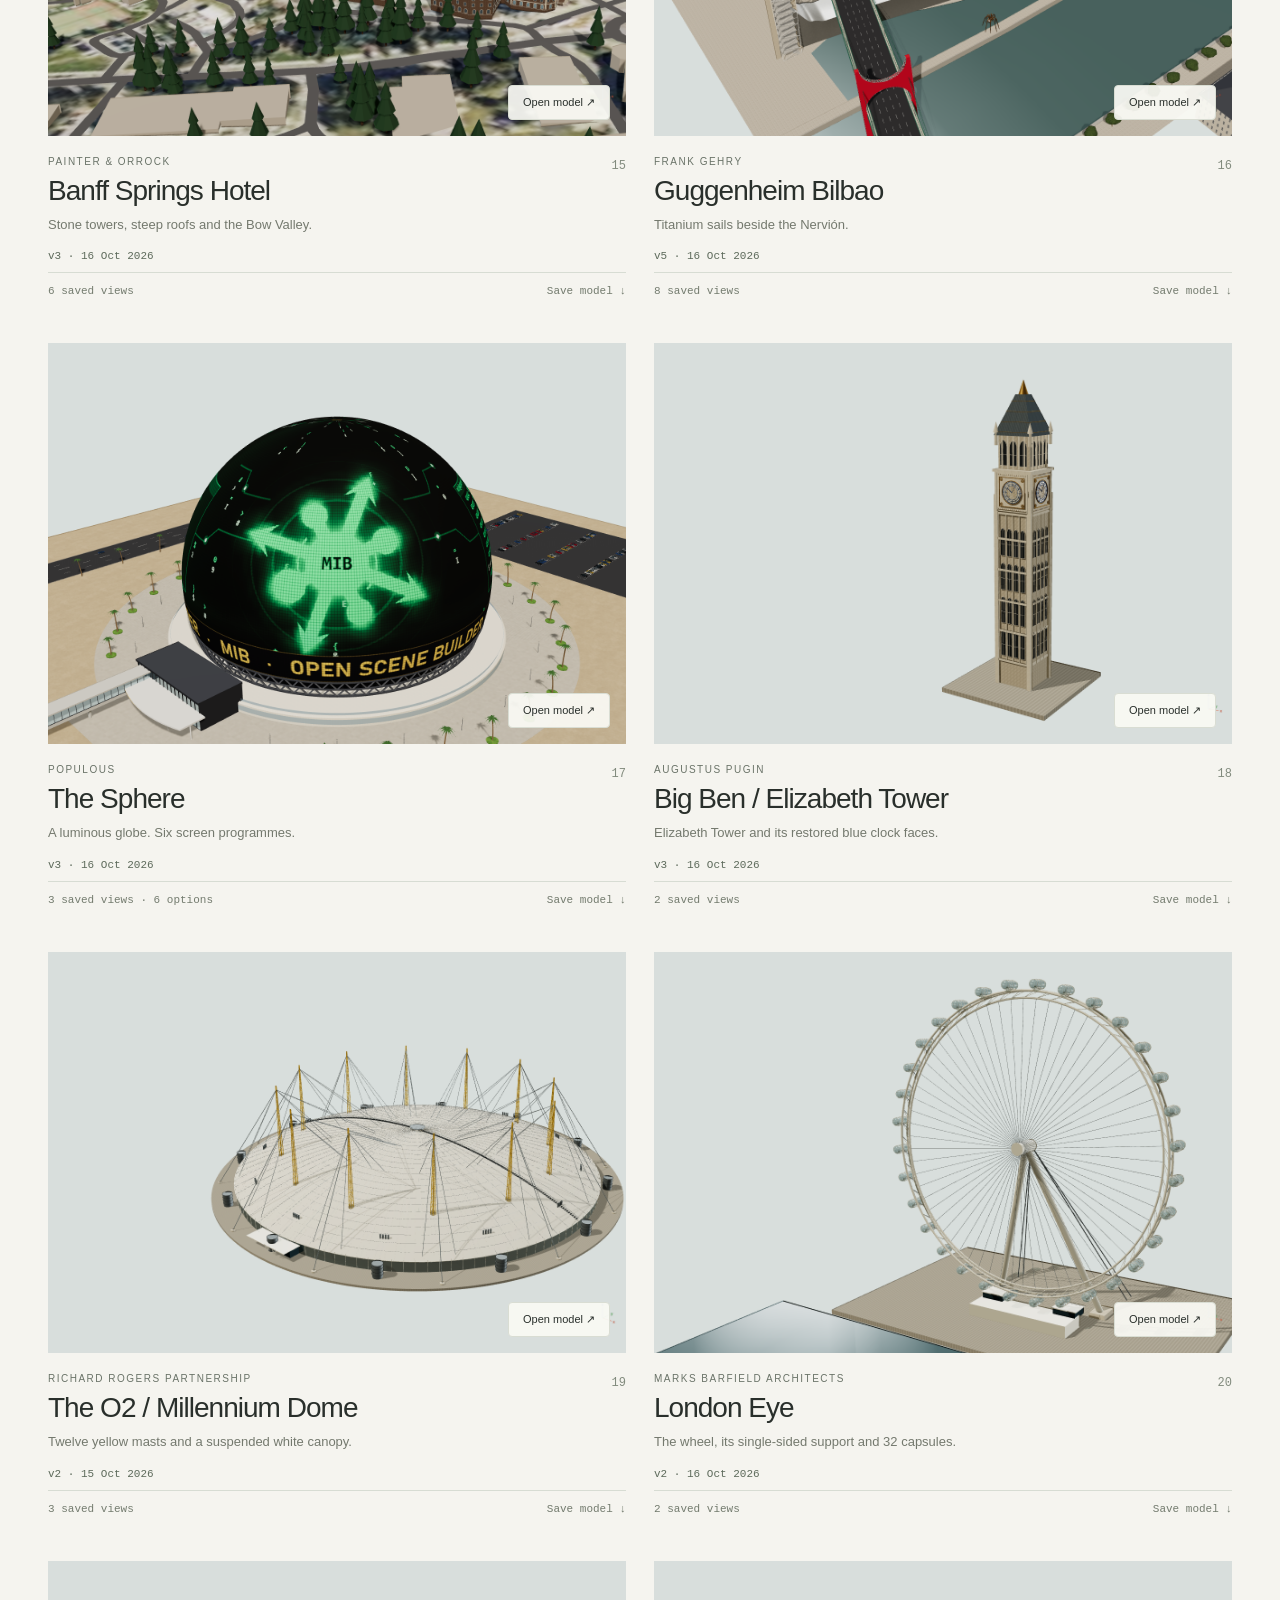
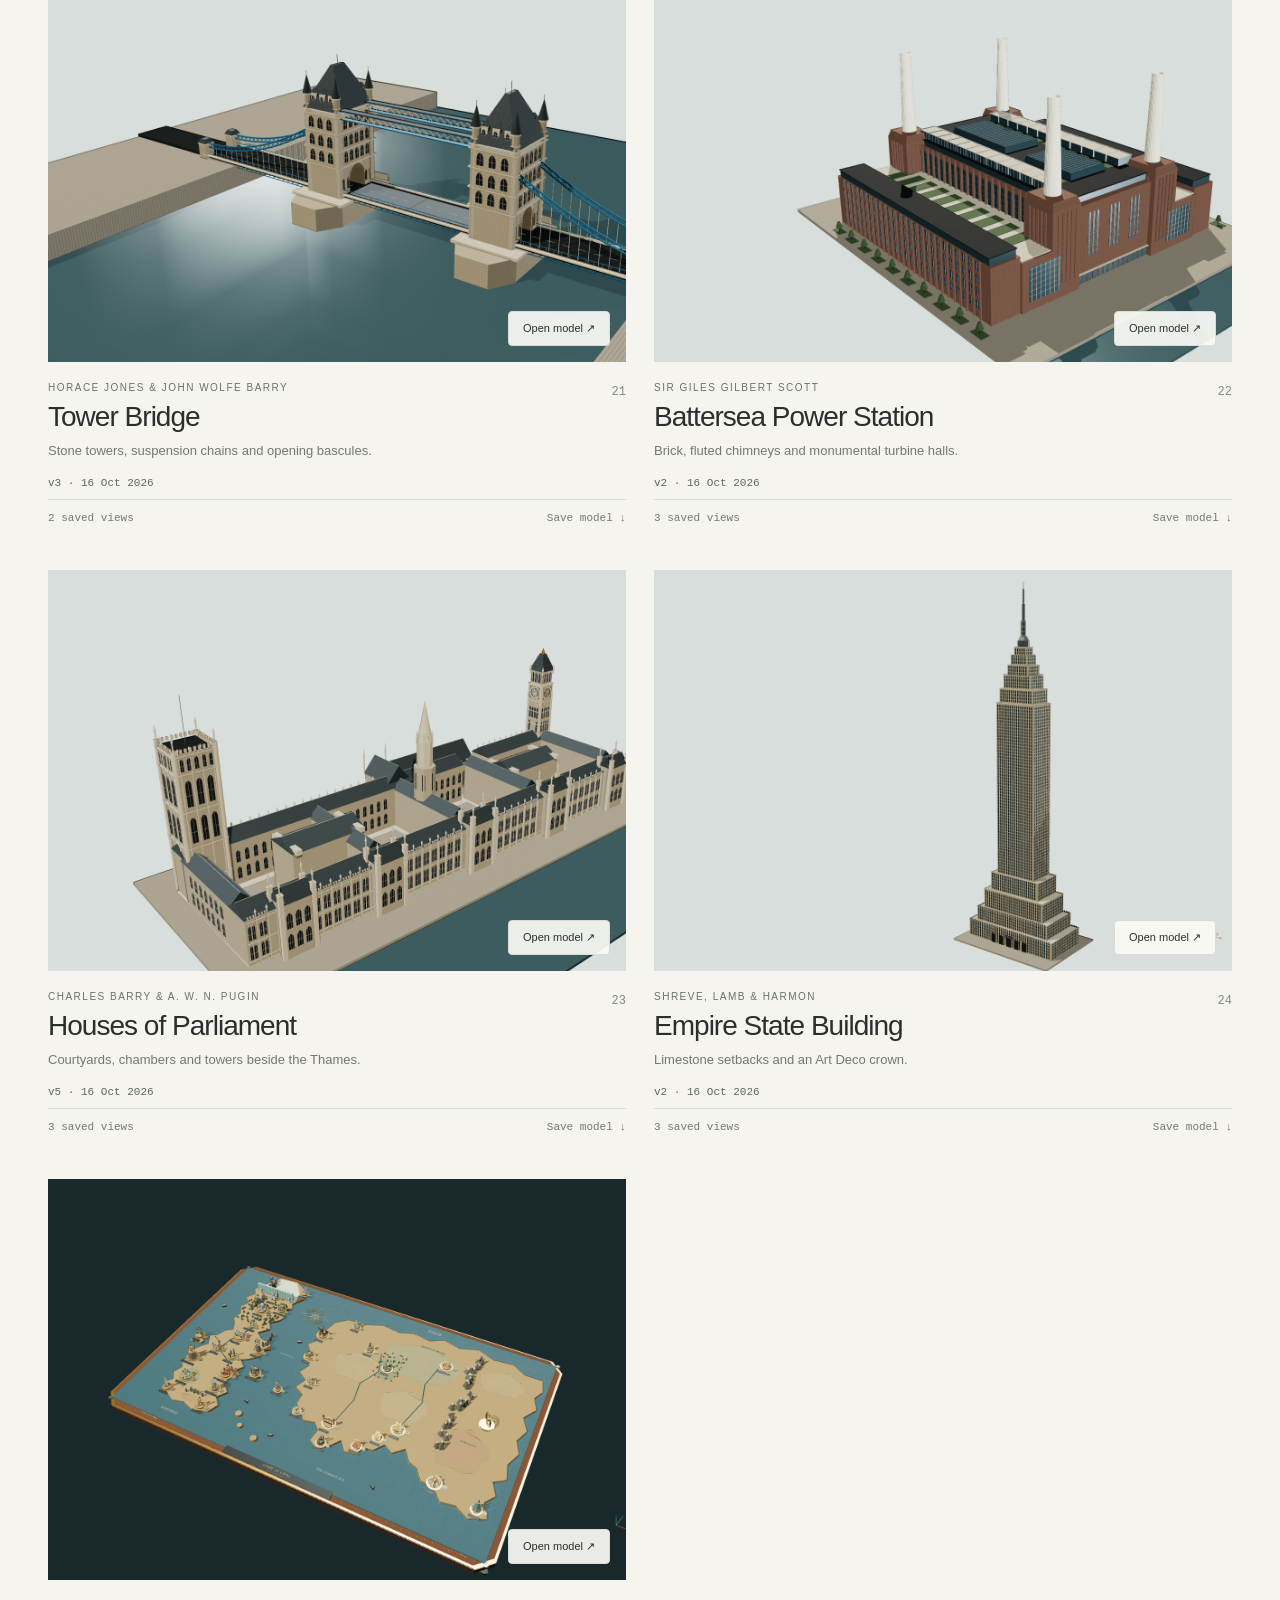
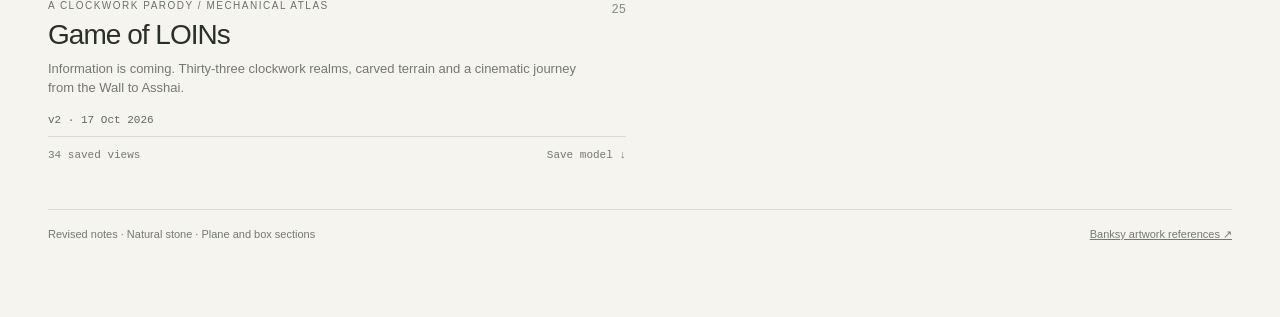
==== commit 4b97f218: "Rebuild Biosphere museum and repair Fuller controls and house supports" ====
--- a/index.html
+++ b/index.html
@@ -8,7 +8,7 @@
 <article data-name="neotokyo"><a class="picture" href="viewer.html?model=neotokyo"><img src="pictures/neotokyo.png?rev=34e879f439cddbc9" alt="Neo-Tokyo" loading="lazy"><span class="open">Open model ↗</span></a><div class="caption"><div><p class="artist">After AKIRA</p><h2><a href="viewer.html?model=neotokyo">Neo-Tokyo</a></h2><p>After midnight. Kaneda’s machine, rebuilt from the mechanical sheets.</p></div><span class="number">03</span></div><div class="version" title="Geometry source 34e879f439cddbc991a0544ff64622bdc727623937fbc0bbce0e270bda1ecd1c">v7 · 15 Oct 2026</div><div class="cardfoot"><span>9 saved views</span><button class="download" data-model="neotokyo">Save model ↓</button></div></article>
 <article data-name="japanese-joinery"><a class="picture" href="exhibits/japanese-joinery/"><img src="pictures/japanese-joinery.png?rev=f3a3d0e36276e700" alt="Twelve timber joinery studies on limestone plinths" loading="lazy"><span class="open">Explore the joints ↗</span></a><div class="caption"><div><p class="artist">Studies in Japanese craft</p><h2><a href="exhibits/japanese-joinery/">Wood, joined</a></h2><p>Hidden cuts, ordered assembly. Twelve joinery studies with reversible animation and a slider to reveal the interlocks.</p></div><span class="number">04</span></div><div class="version">v1 · 19 Oct 2026</div><div class="cardfoot"><a href="viewer.html?model=japanese-joinery">Inspect assembled model</a><button class="download" data-model="japanese-joinery">Save model ↓</button></div></article>
 <article data-name="al-talaqi"><a class="picture" href="viewer.html?model=al-talaqi"><img src="pictures/al-talaqi.png?rev=cefb6814ebc90482" alt="Al-Talaqi Square flared woven canopy" loading="lazy"><span class="open">Open model ↗</span></a><div class="caption"><div><p class="artist">Al Khobar / Canopy studies</p><h2><a href="viewer.html?model=al-talaqi">Al-Talaqi Square</a></h2><p>Fitted crowns, braces, rims and roof joints across all five canopy options, with recessed bases and curved gardens. Site location is approximate (26.311 N, 50.203 E).</p></div><span class="number">05</span></div><div class="version" title="Geometry source 2a186c2012150e69d8061343b95fee86d87f5ab01de422ee0f6b6b9bc454d9fa">v8 · 18 Oct 2026</div><div class="cardfoot"><span>4 saved views · 5 options</span><button class="download" data-model="al-talaqi">Save model ↓</button></div></article>
-<article data-name="fuller"><a class="picture" href="exhibits/fuller/"><img src="pictures/fuller.png?rev=c3de043a0931" alt="Six Fuller studies including the Jitterbug and unfolding Dymaxion map" loading="lazy"><span class="open">Explore the studies ↗</span></a><div class="caption"><div><p class="artist">R. Buckminster Fuller / Six studies</p><h2><a href="exhibits/fuller/">Bucky Fuller</a></h2><p>Doing more with less. A sphere, a house, two domes, a transforming Jitterbug and an unfolding world map. Explore six studies with reversible animation.</p></div><span class="number">06</span></div><div class="version">v2 · 19 Oct 2026</div><div class="cardfoot"><a href="viewer.html?model=fuller">Inspect assembled model</a><button class="download" data-model="fuller">Save model ↓</button></div></article>
+<article data-name="fuller"><a class="picture" href="exhibits/fuller/"><img src="pictures/fuller.png?rev=91e4e0ba8b88" alt="Six Fuller studies including the Jitterbug and unfolding Dymaxion map" loading="lazy"><span class="open">Explore the studies ↗</span></a><div class="caption"><div><p class="artist">R. Buckminster Fuller / Six studies</p><h2><a href="exhibits/fuller/">Bucky Fuller</a></h2><p>Doing more with less. A sphere, a house, two domes, a transforming Jitterbug and an unfolding world map. Explore six studies with reversible animation.</p></div><span class="number">06</span></div><div class="version">v3 · 19 Oct 2026</div><div class="cardfoot"><a href="viewer.html?model=fuller">Inspect assembled model</a><button class="download" data-model="fuller">Save model ↓</button></div></article>
 <article data-name="burj"><a class="picture" href="viewer.html?model=burj"><img src="pictures/burj.png?rev=cccb893173367c1c" alt="Burj Khalifa" loading="lazy"><span class="open">Open model ↗</span></a><div class="caption"><div><p class="artist">Skidmore, Owings &amp; Merrill</p><h2><a href="viewer.html?model=burj">Burj Khalifa</a></h2><p>From the fountain to the crown.</p></div><span class="number">07</span></div><div class="version" title="Geometry source cccb893173367c1cec5308ca1839095727272925207b6ec26d141aecfa65193d">v1 · 15 Oct 2026</div><div class="cardfoot"><span>0 saved views</span><button class="download" data-model="burj">Save model ↓</button></div></article>
 <article data-name="eiffel-options"><a class="picture" href="viewer.html?model=eiffel-options"><img src="pictures/eiffel-options.png?rev=565388373463e728" alt="Eiffel Tower" loading="lazy"><span class="open">Open model ↗</span></a><div class="caption"><div><p class="artist">Gustave Eiffel’s company</p><h2><a href="viewer.html?model=eiffel-options">Eiffel Tower</a></h2><p>Lattice, arches and seven design options.</p></div><span class="number">08</span></div><div class="version" title="Geometry source 565388373463e728b5623444d6352824923c76bafc9298bf3bdcb743c88fa184">v2 · 15 Oct 2026</div><div class="cardfoot"><span>7 saved views · 7 options</span><button class="download" data-model="eiffel-options">Save model ↓</button></div></article>
 <article data-name="banksy"><a class="picture" href="viewer.html?model=banksy"><img src="pictures/banksy.png?rev=2e01bb6e9725d231" alt="The gallery" loading="lazy"><span class="open">Open model ↗</span></a><div class="caption"><div><p class="artist">Banksy</p><h2><a href="viewer.html?model=banksy">The gallery</a></h2><p>Seven works in a quiet limestone courtyard.</p></div><span class="number">09</span></div><div class="version" title="Geometry source 2e01bb6e9725d2316517fa69dfeef84a536acb2dd1bd4890e27d2be4b3a7493b">v2 · 16 Oct 2026</div><div class="cardfoot"><span>7 saved views</span><button class="download" data-model="banksy">Save model ↓</button></div></article>
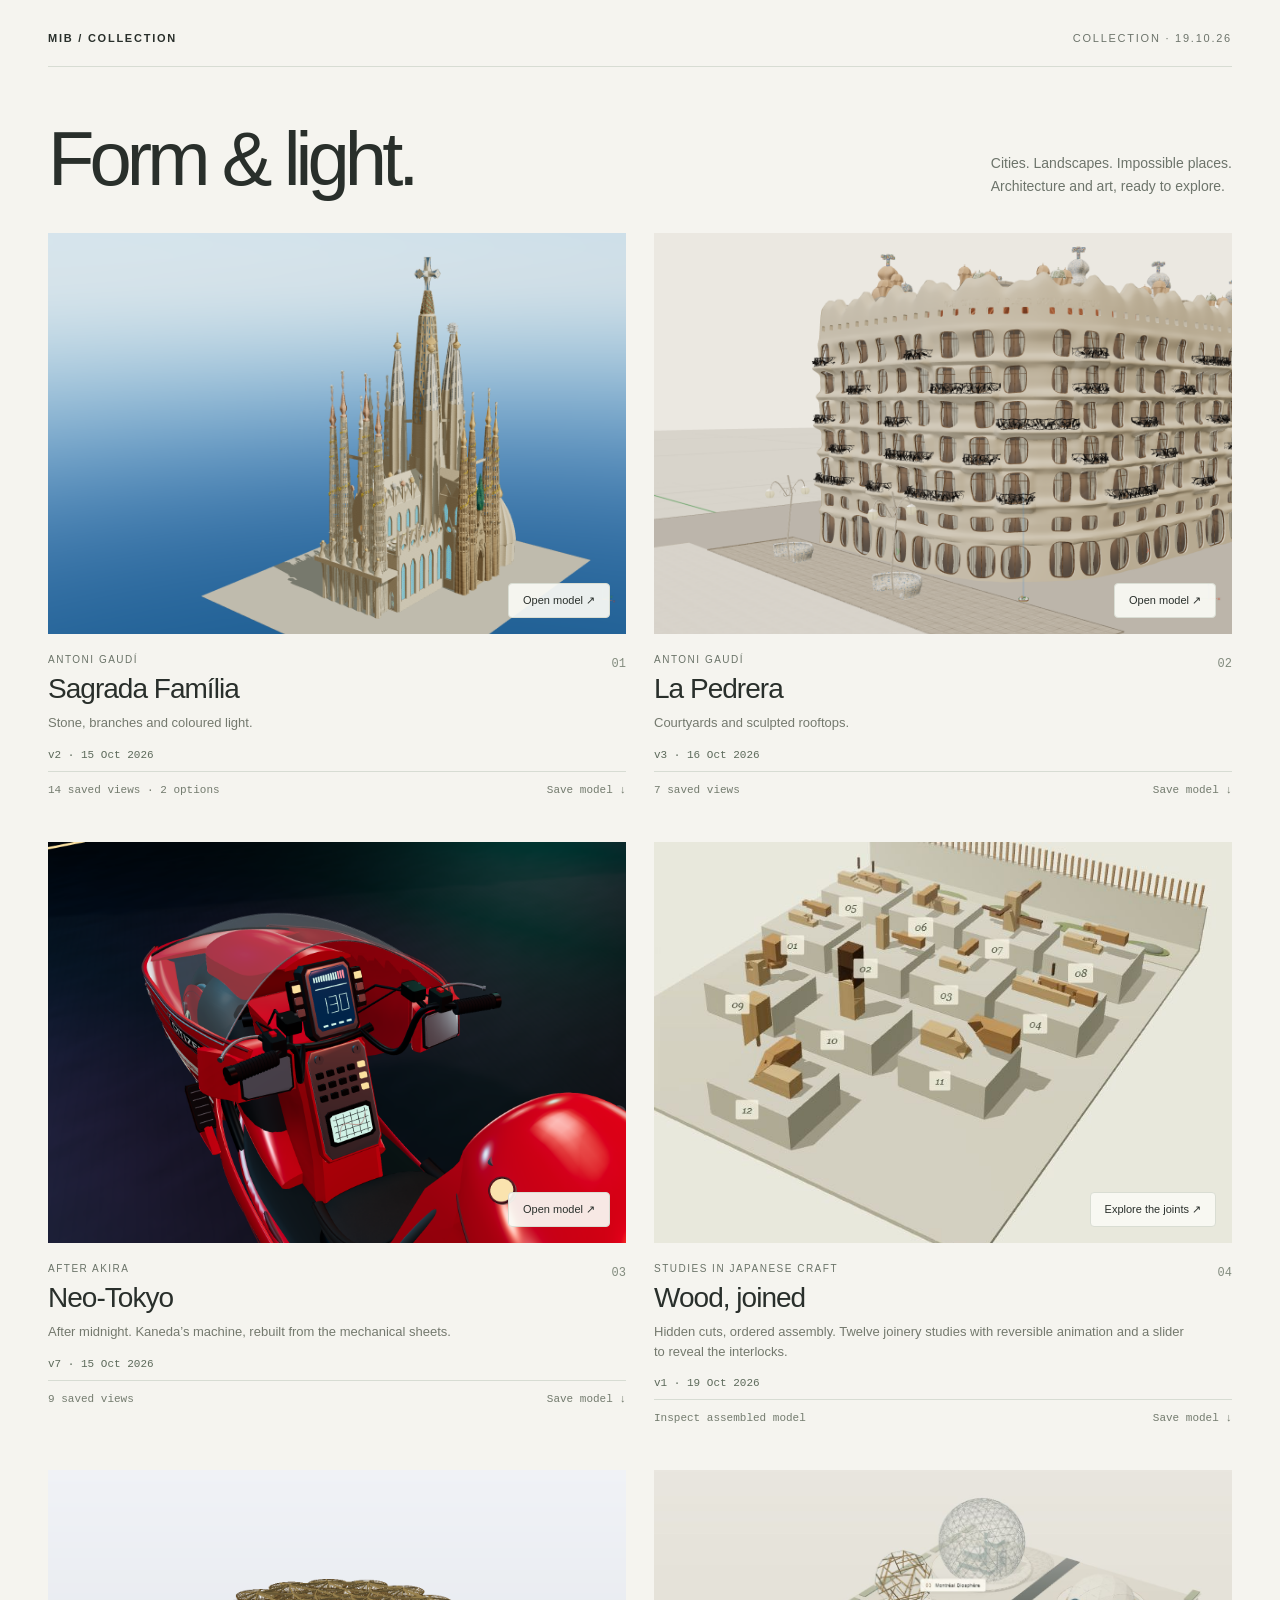
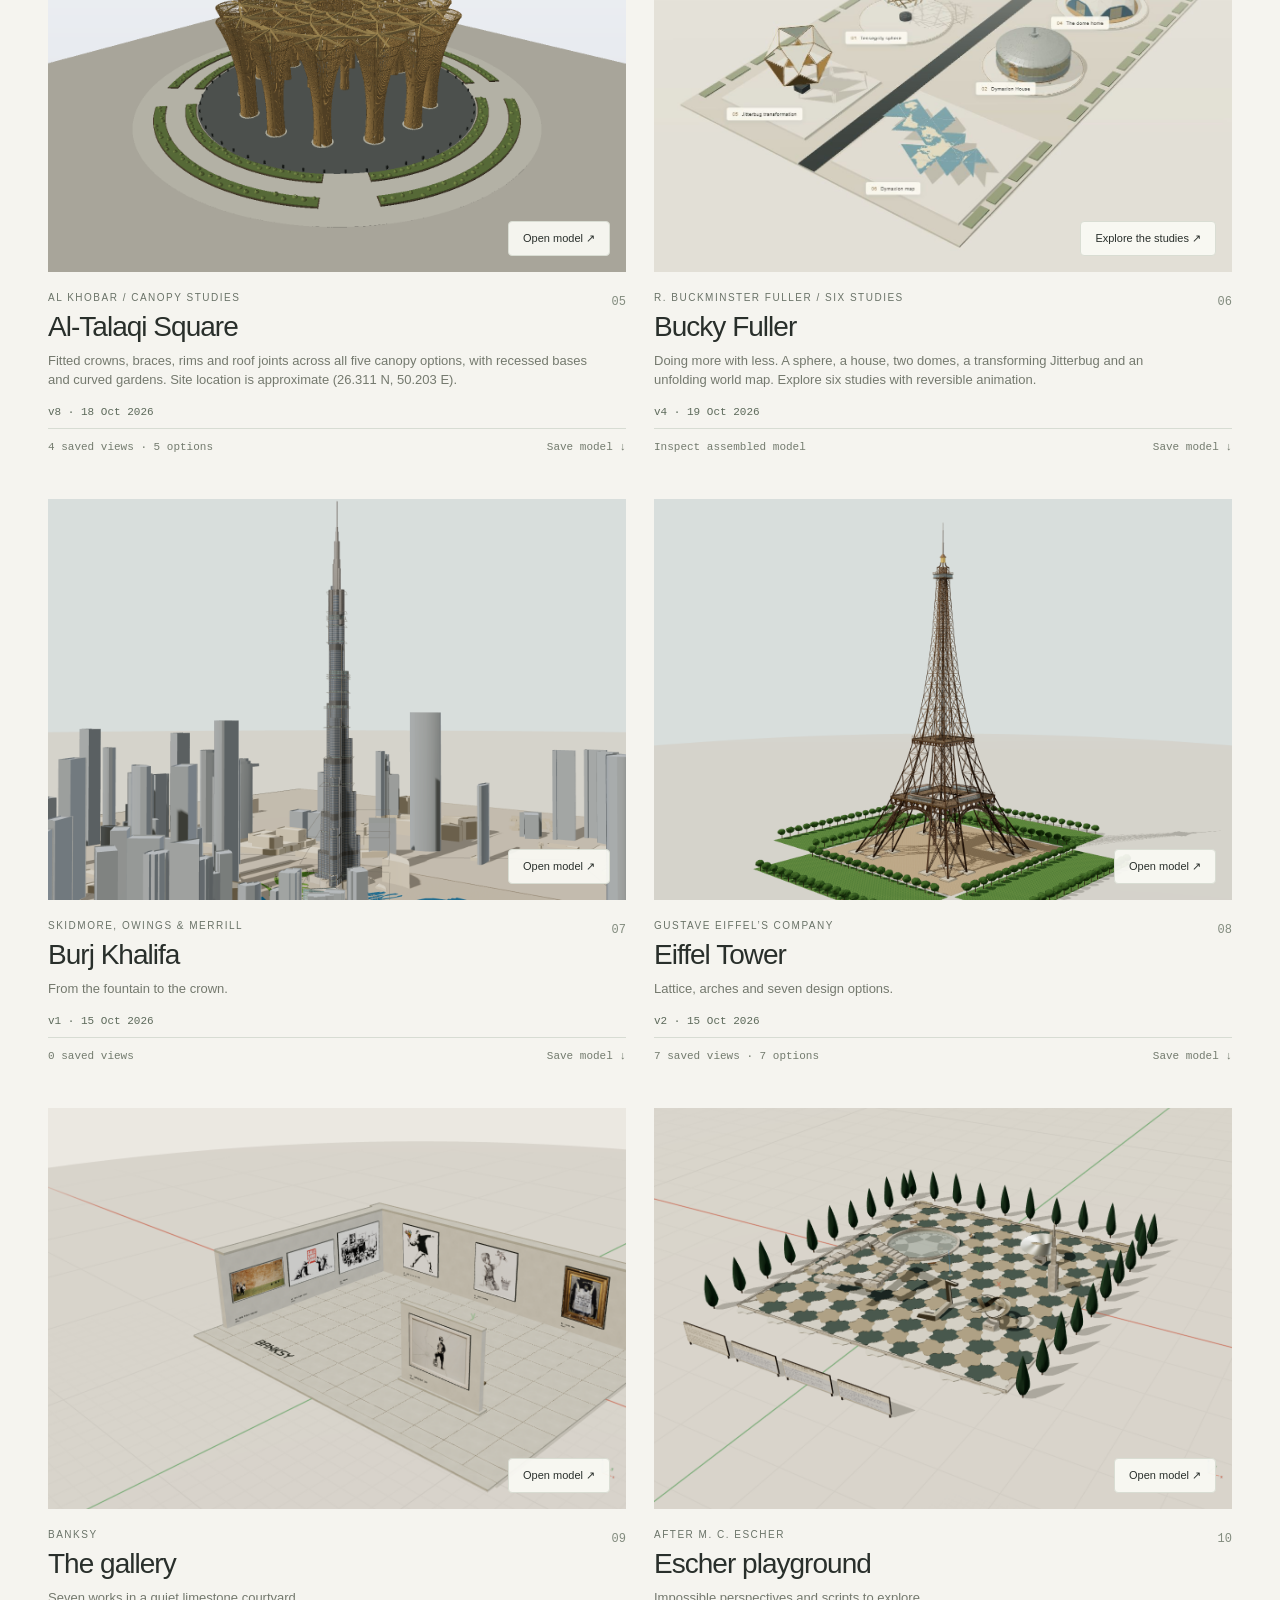
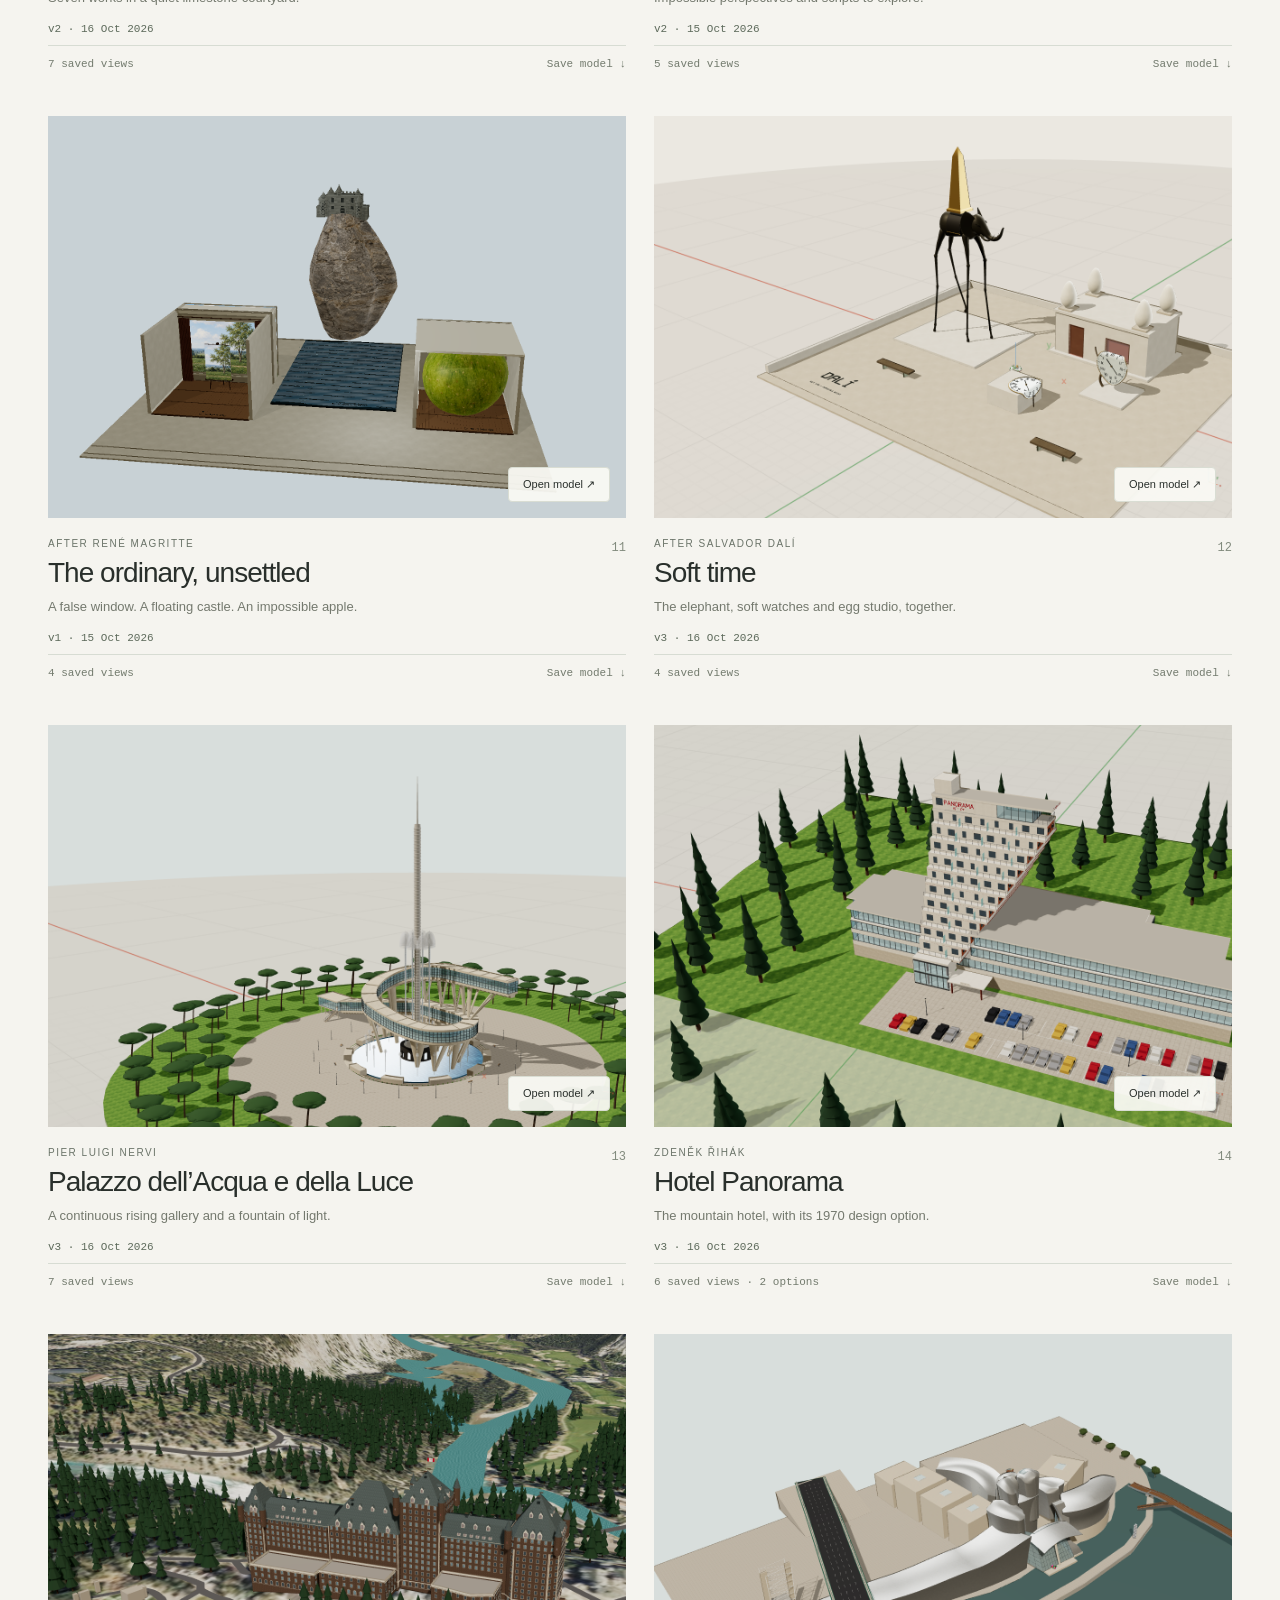
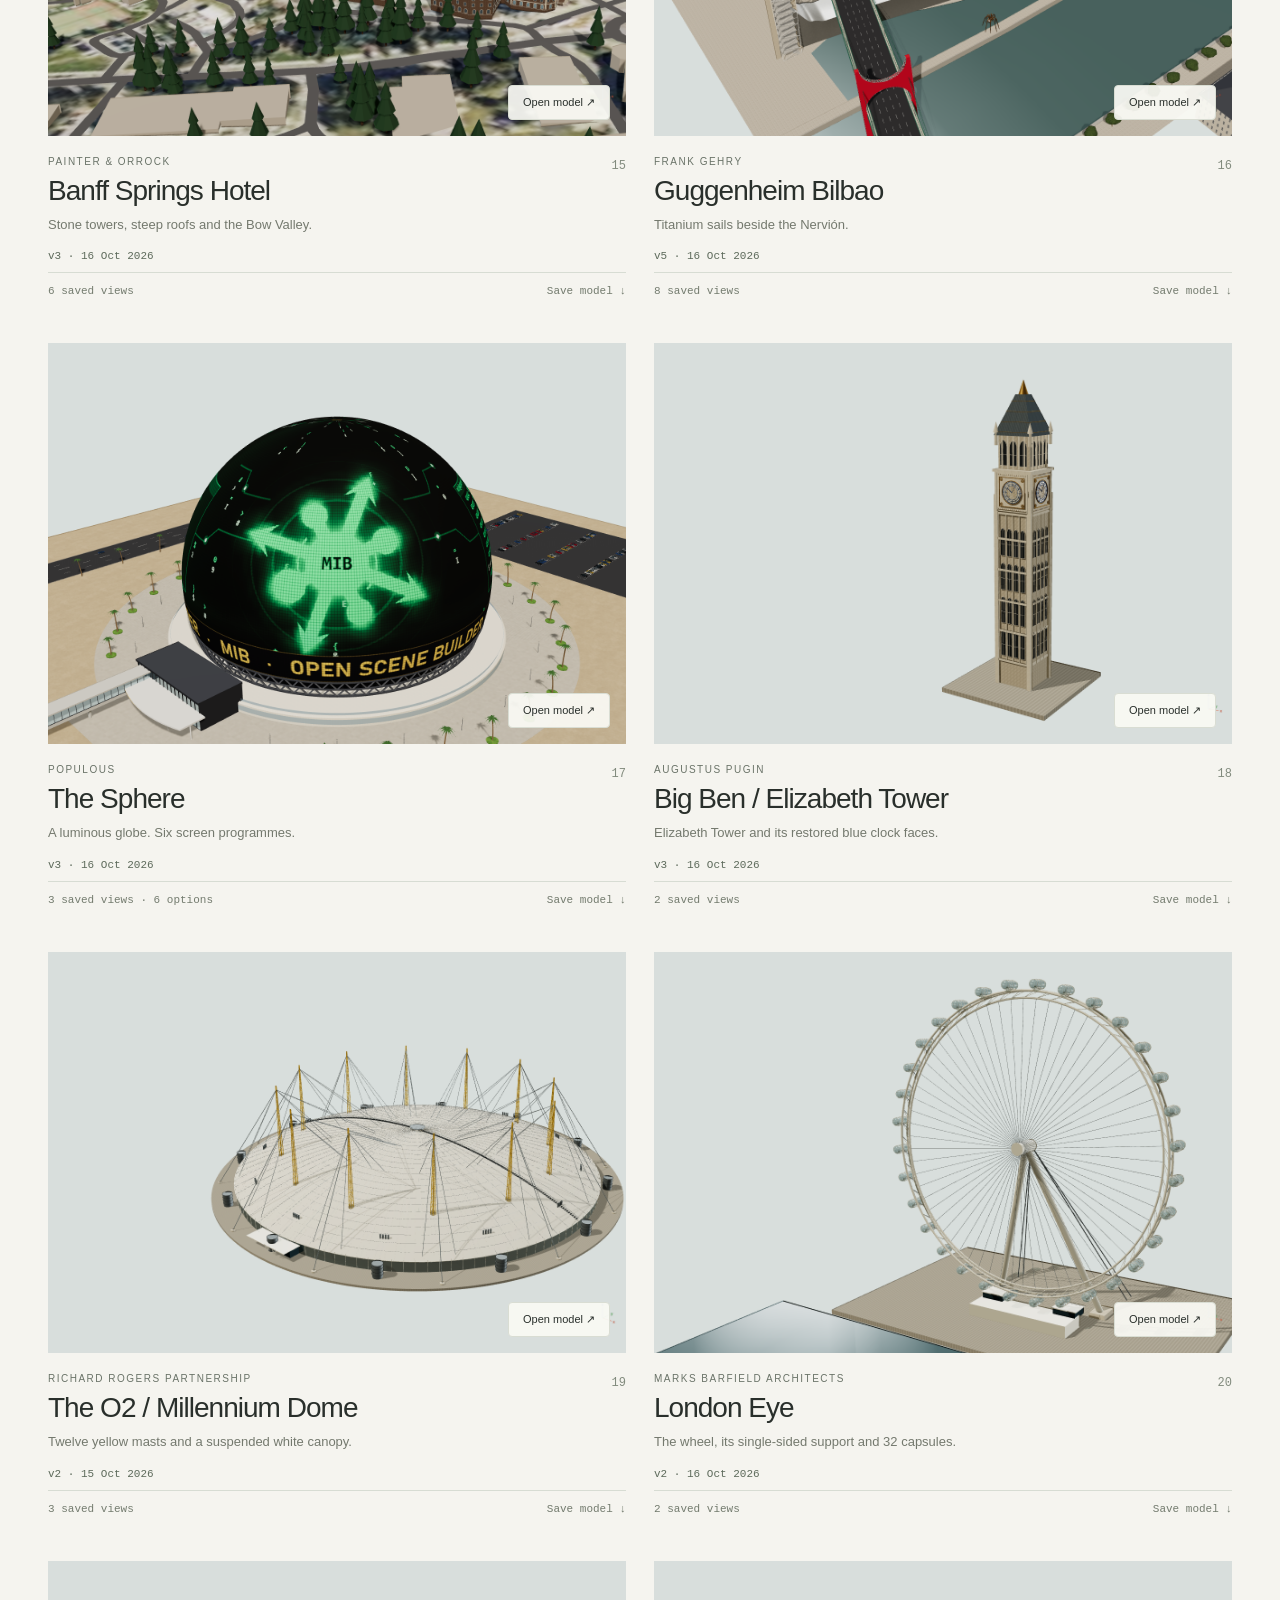
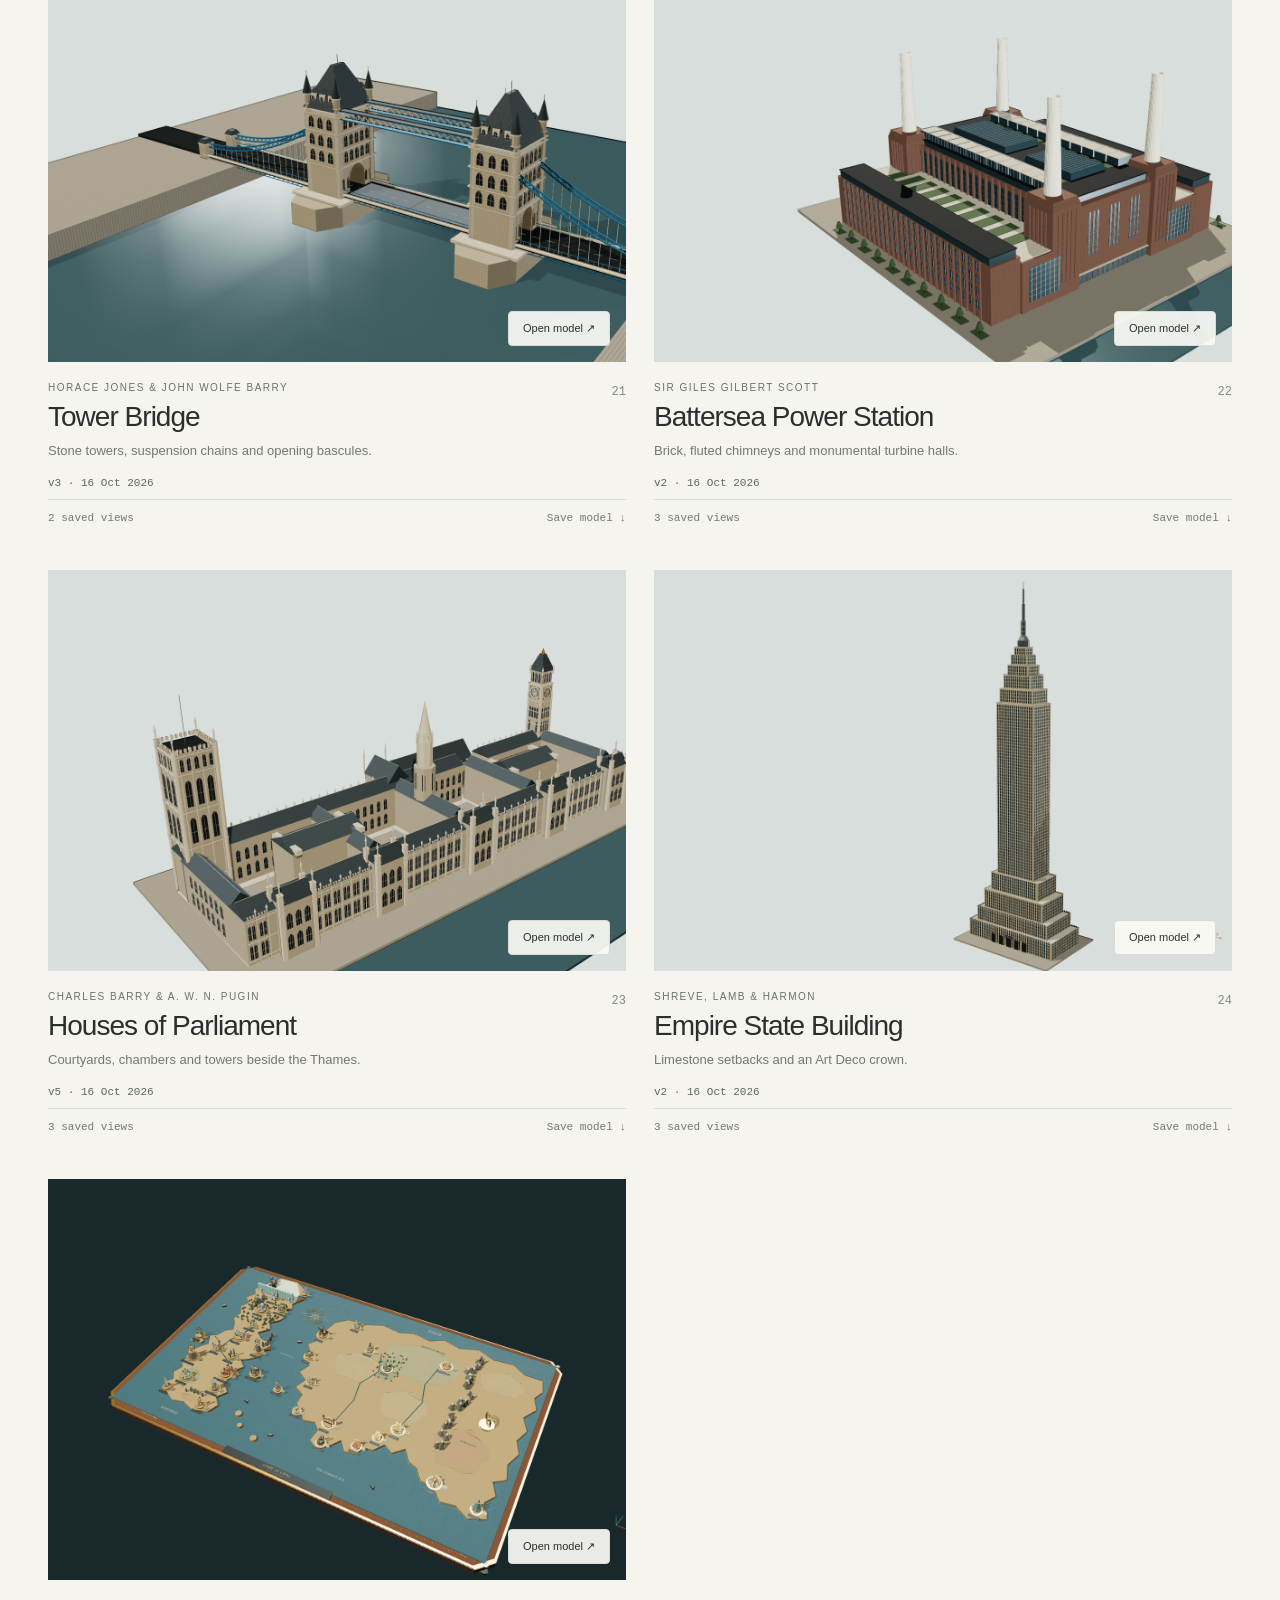
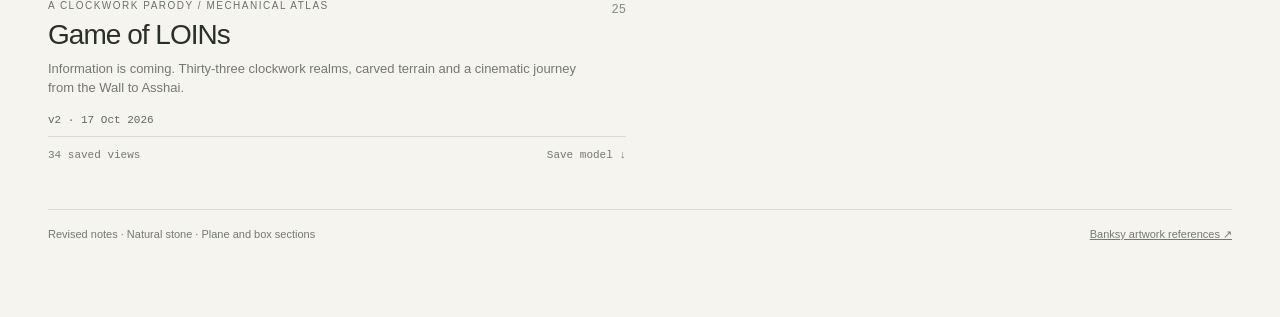
==== commit 1682e2f7: "Add operable Dymaxion entrance and transparent glazing" ====
--- a/index.html
+++ b/index.html
@@ -8,7 +8,7 @@
 <article data-name="neotokyo"><a class="picture" href="viewer.html?model=neotokyo"><img src="pictures/neotokyo.png?rev=34e879f439cddbc9" alt="Neo-Tokyo" loading="lazy"><span class="open">Open model ↗</span></a><div class="caption"><div><p class="artist">After AKIRA</p><h2><a href="viewer.html?model=neotokyo">Neo-Tokyo</a></h2><p>After midnight. Kaneda’s machine, rebuilt from the mechanical sheets.</p></div><span class="number">03</span></div><div class="version" title="Geometry source 34e879f439cddbc991a0544ff64622bdc727623937fbc0bbce0e270bda1ecd1c">v7 · 15 Oct 2026</div><div class="cardfoot"><span>9 saved views</span><button class="download" data-model="neotokyo">Save model ↓</button></div></article>
 <article data-name="japanese-joinery"><a class="picture" href="exhibits/japanese-joinery/"><img src="pictures/japanese-joinery.png?rev=f3a3d0e36276e700" alt="Twelve timber joinery studies on limestone plinths" loading="lazy"><span class="open">Explore the joints ↗</span></a><div class="caption"><div><p class="artist">Studies in Japanese craft</p><h2><a href="exhibits/japanese-joinery/">Wood, joined</a></h2><p>Hidden cuts, ordered assembly. Twelve joinery studies with reversible animation and a slider to reveal the interlocks.</p></div><span class="number">04</span></div><div class="version">v1 · 19 Oct 2026</div><div class="cardfoot"><a href="viewer.html?model=japanese-joinery">Inspect assembled model</a><button class="download" data-model="japanese-joinery">Save model ↓</button></div></article>
 <article data-name="al-talaqi"><a class="picture" href="viewer.html?model=al-talaqi"><img src="pictures/al-talaqi.png?rev=cefb6814ebc90482" alt="Al-Talaqi Square flared woven canopy" loading="lazy"><span class="open">Open model ↗</span></a><div class="caption"><div><p class="artist">Al Khobar / Canopy studies</p><h2><a href="viewer.html?model=al-talaqi">Al-Talaqi Square</a></h2><p>Fitted crowns, braces, rims and roof joints across all five canopy options, with recessed bases and curved gardens. Site location is approximate (26.311 N, 50.203 E).</p></div><span class="number">05</span></div><div class="version" title="Geometry source 2a186c2012150e69d8061343b95fee86d87f5ab01de422ee0f6b6b9bc454d9fa">v8 · 18 Oct 2026</div><div class="cardfoot"><span>4 saved views · 5 options</span><button class="download" data-model="al-talaqi">Save model ↓</button></div></article>
-<article data-name="fuller"><a class="picture" href="exhibits/fuller/"><img src="pictures/fuller.png?rev=91e4e0ba8b88" alt="Six Fuller studies including the Jitterbug and unfolding Dymaxion map" loading="lazy"><span class="open">Explore the studies ↗</span></a><div class="caption"><div><p class="artist">R. Buckminster Fuller / Six studies</p><h2><a href="exhibits/fuller/">Bucky Fuller</a></h2><p>Doing more with less. A sphere, a house, two domes, a transforming Jitterbug and an unfolding world map. Explore six studies with reversible animation.</p></div><span class="number">06</span></div><div class="version">v3 · 19 Oct 2026</div><div class="cardfoot"><a href="viewer.html?model=fuller">Inspect assembled model</a><button class="download" data-model="fuller">Save model ↓</button></div></article>
+<article data-name="fuller"><a class="picture" href="exhibits/fuller/"><img src="pictures/fuller.png?rev=91e4e0ba8b88" alt="Six Fuller studies including the Jitterbug and unfolding Dymaxion map" loading="lazy"><span class="open">Explore the studies ↗</span></a><div class="caption"><div><p class="artist">R. Buckminster Fuller / Six studies</p><h2><a href="exhibits/fuller/">Bucky Fuller</a></h2><p>Doing more with less. A sphere, a house, two domes, a transforming Jitterbug and an unfolding world map. Explore six studies with reversible animation.</p></div><span class="number">06</span></div><div class="version">v4 · 19 Oct 2026</div><div class="cardfoot"><a href="viewer.html?model=fuller">Inspect assembled model</a><button class="download" data-model="fuller">Save model ↓</button></div></article>
 <article data-name="burj"><a class="picture" href="viewer.html?model=burj"><img src="pictures/burj.png?rev=cccb893173367c1c" alt="Burj Khalifa" loading="lazy"><span class="open">Open model ↗</span></a><div class="caption"><div><p class="artist">Skidmore, Owings &amp; Merrill</p><h2><a href="viewer.html?model=burj">Burj Khalifa</a></h2><p>From the fountain to the crown.</p></div><span class="number">07</span></div><div class="version" title="Geometry source cccb893173367c1cec5308ca1839095727272925207b6ec26d141aecfa65193d">v1 · 15 Oct 2026</div><div class="cardfoot"><span>0 saved views</span><button class="download" data-model="burj">Save model ↓</button></div></article>
 <article data-name="eiffel-options"><a class="picture" href="viewer.html?model=eiffel-options"><img src="pictures/eiffel-options.png?rev=565388373463e728" alt="Eiffel Tower" loading="lazy"><span class="open">Open model ↗</span></a><div class="caption"><div><p class="artist">Gustave Eiffel’s company</p><h2><a href="viewer.html?model=eiffel-options">Eiffel Tower</a></h2><p>Lattice, arches and seven design options.</p></div><span class="number">08</span></div><div class="version" title="Geometry source 565388373463e728b5623444d6352824923c76bafc9298bf3bdcb743c88fa184">v2 · 15 Oct 2026</div><div class="cardfoot"><span>7 saved views · 7 options</span><button class="download" data-model="eiffel-options">Save model ↓</button></div></article>
 <article data-name="banksy"><a class="picture" href="viewer.html?model=banksy"><img src="pictures/banksy.png?rev=2e01bb6e9725d231" alt="The gallery" loading="lazy"><span class="open">Open model ↗</span></a><div class="caption"><div><p class="artist">Banksy</p><h2><a href="viewer.html?model=banksy">The gallery</a></h2><p>Seven works in a quiet limestone courtyard.</p></div><span class="number">09</span></div><div class="version" title="Geometry source 2e01bb6e9725d2316517fa69dfeef84a536acb2dd1bd4890e27d2be4b3a7493b">v2 · 16 Oct 2026</div><div class="cardfoot"><span>7 saved views</span><button class="download" data-model="banksy">Save model ↓</button></div></article>
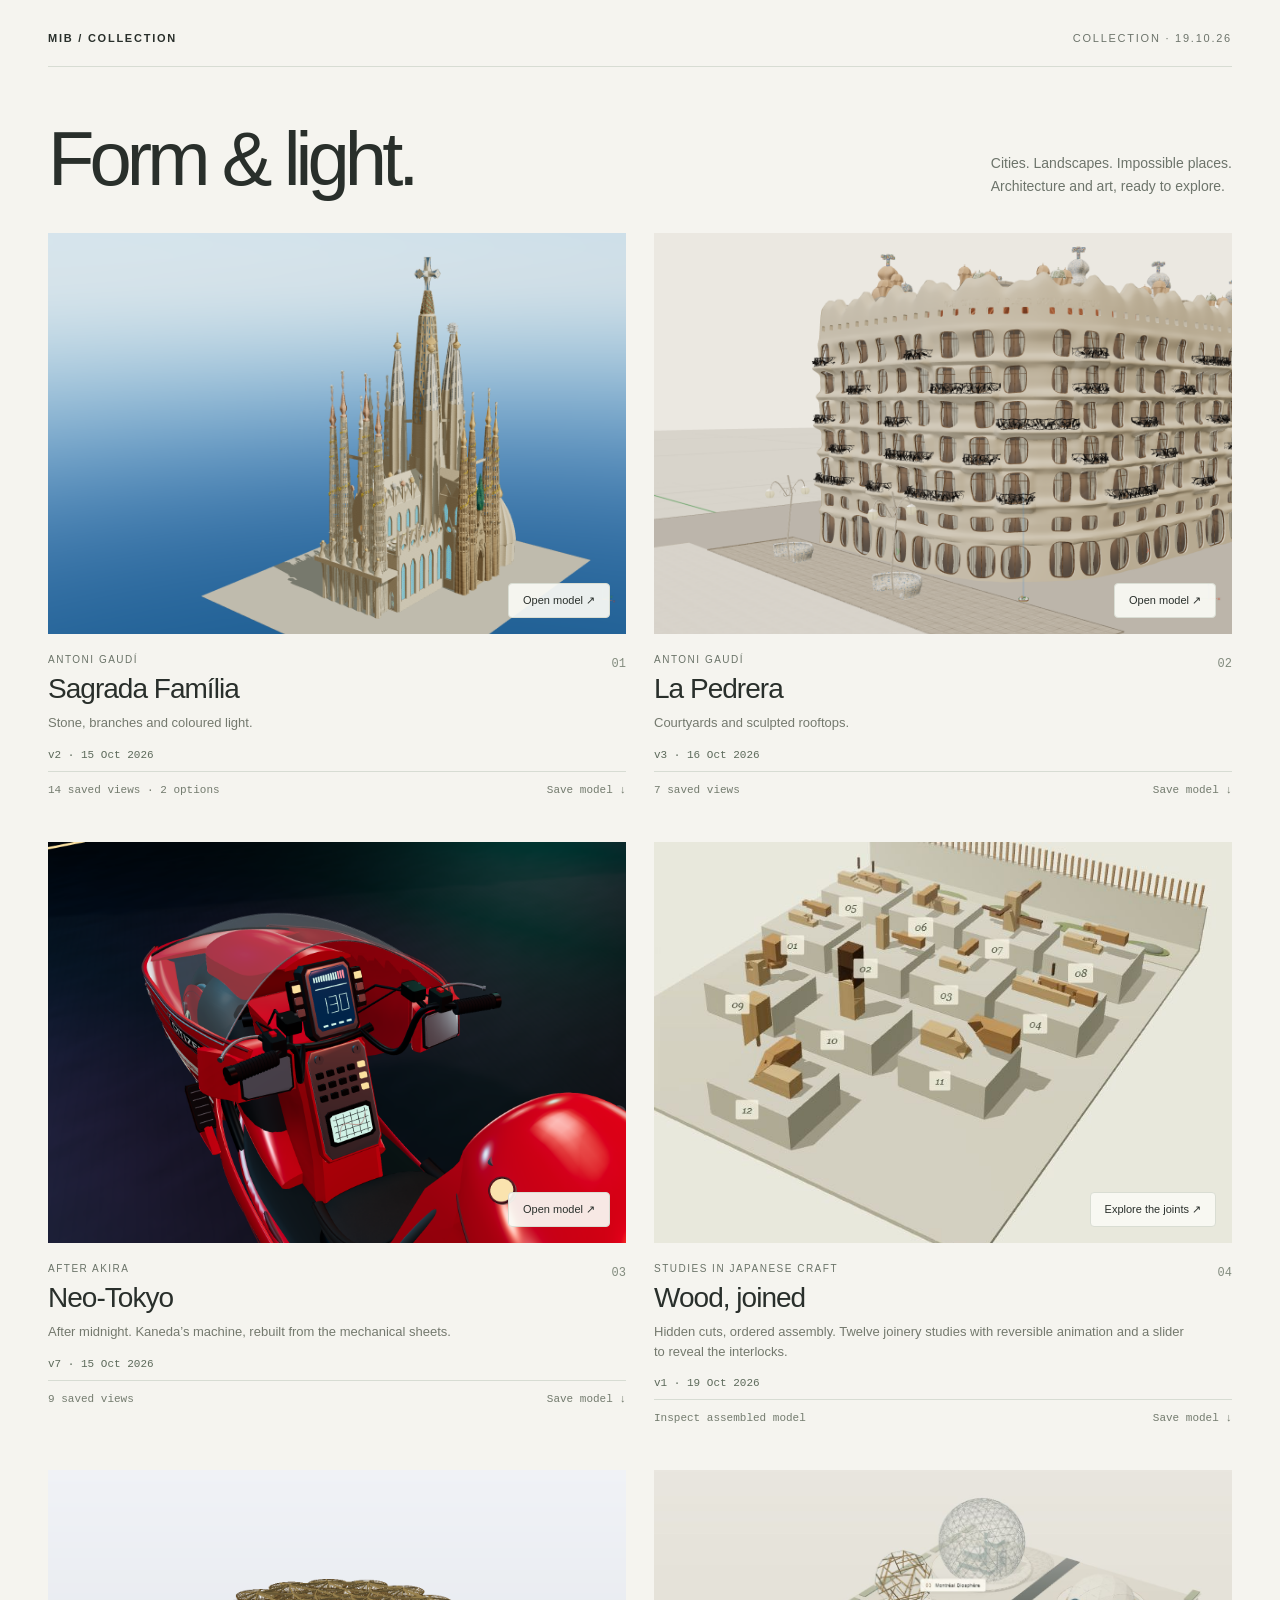
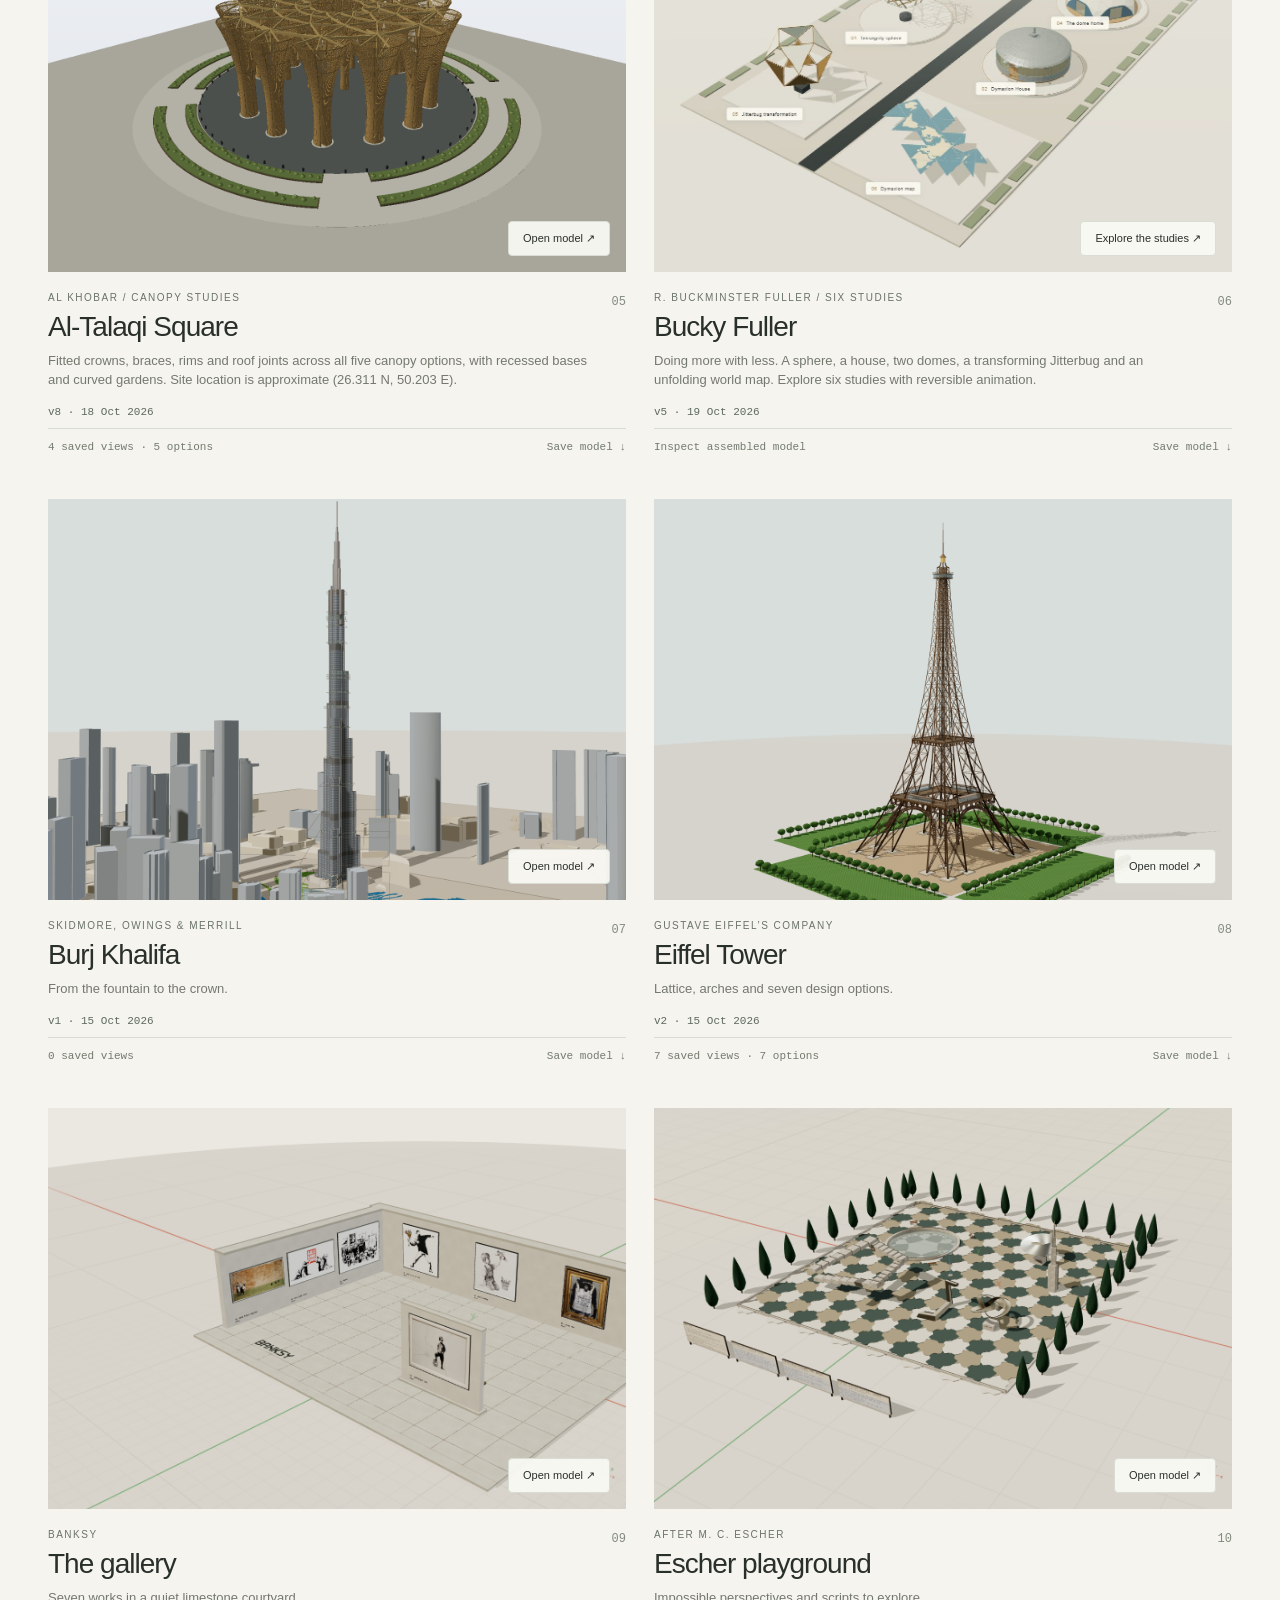
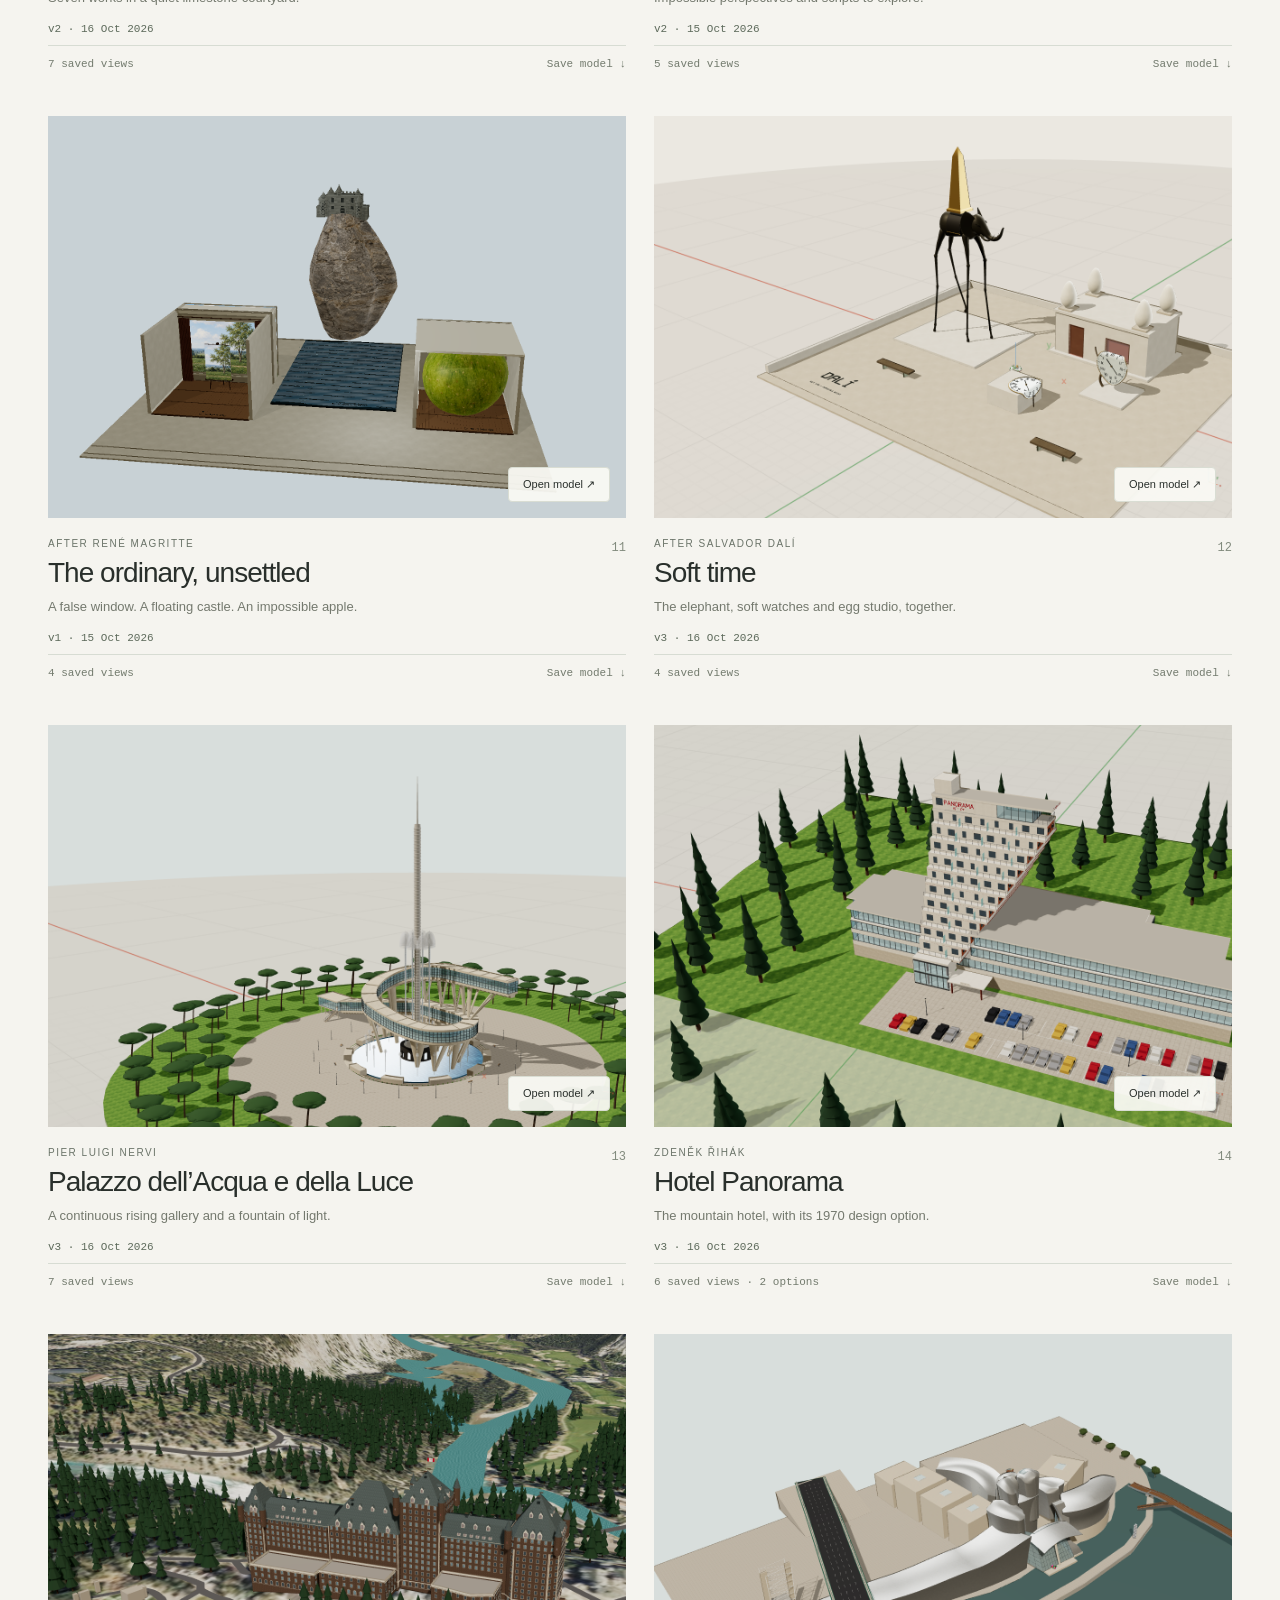
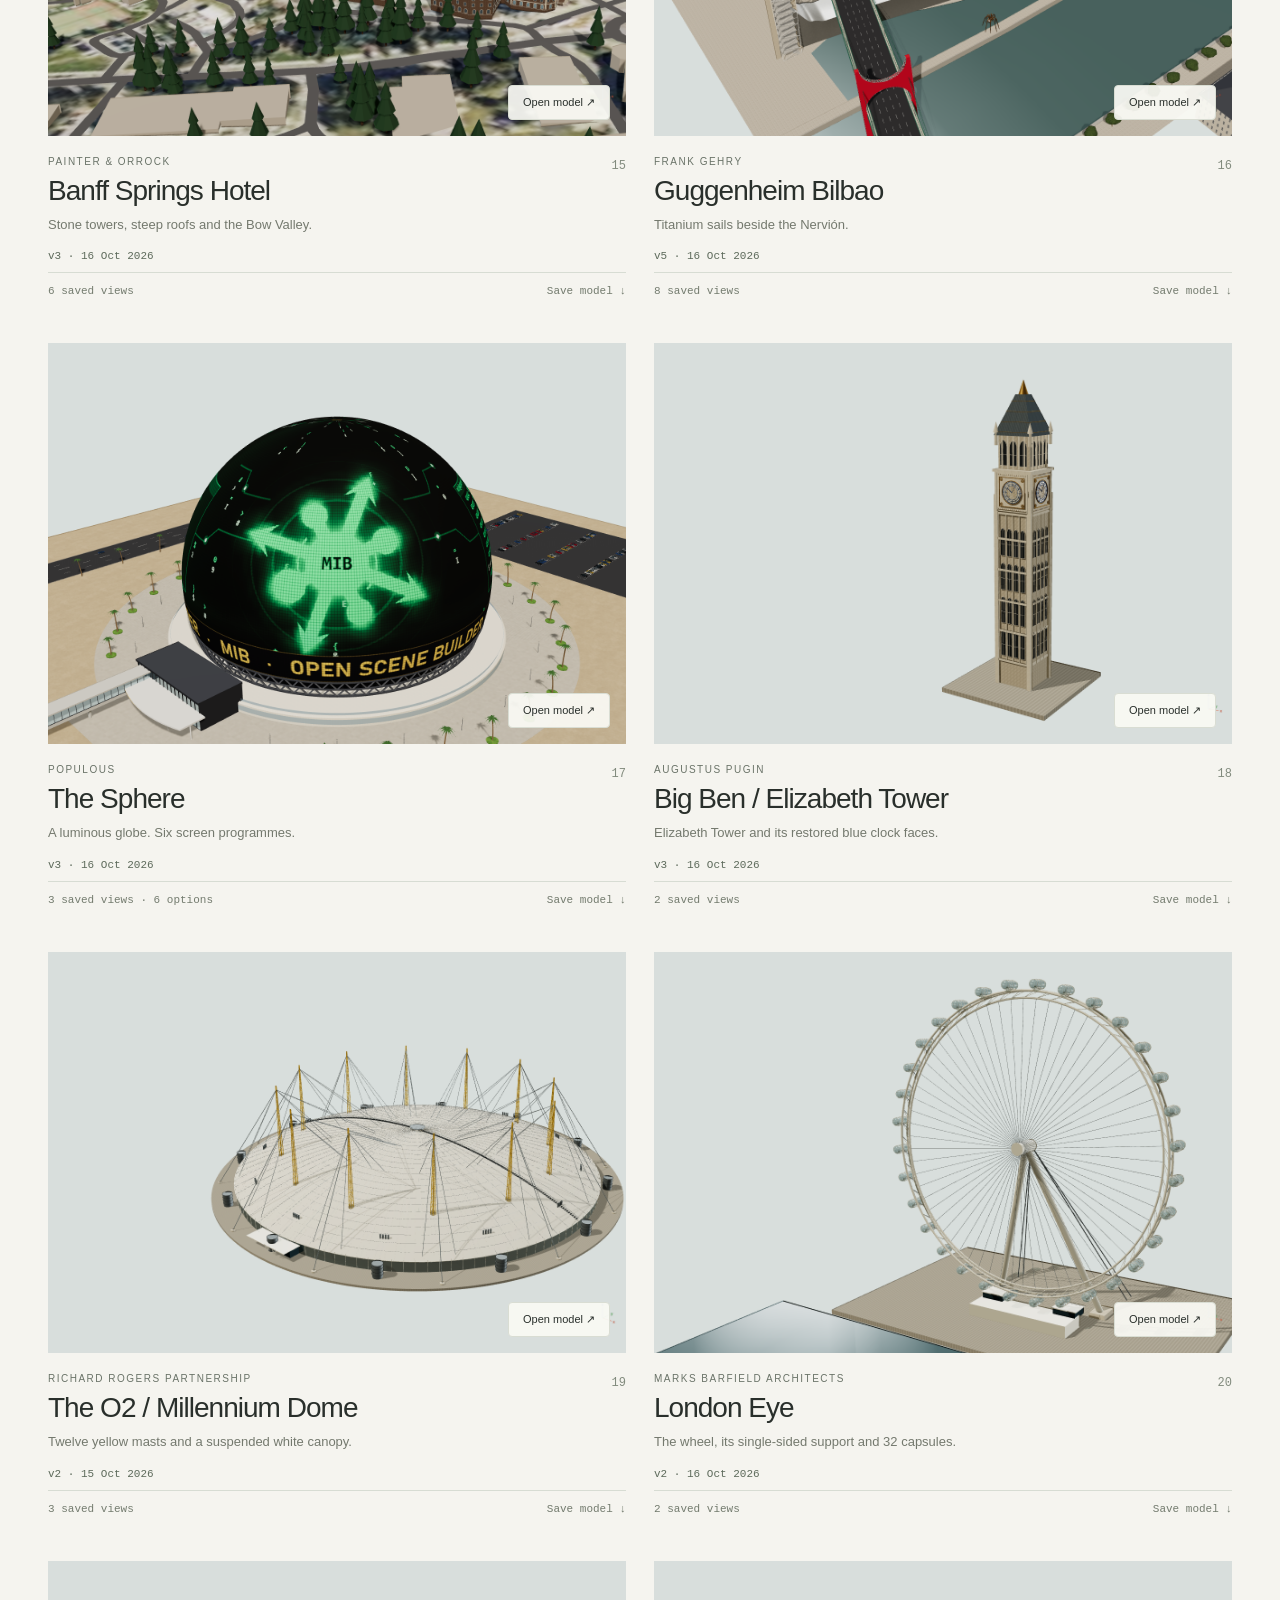
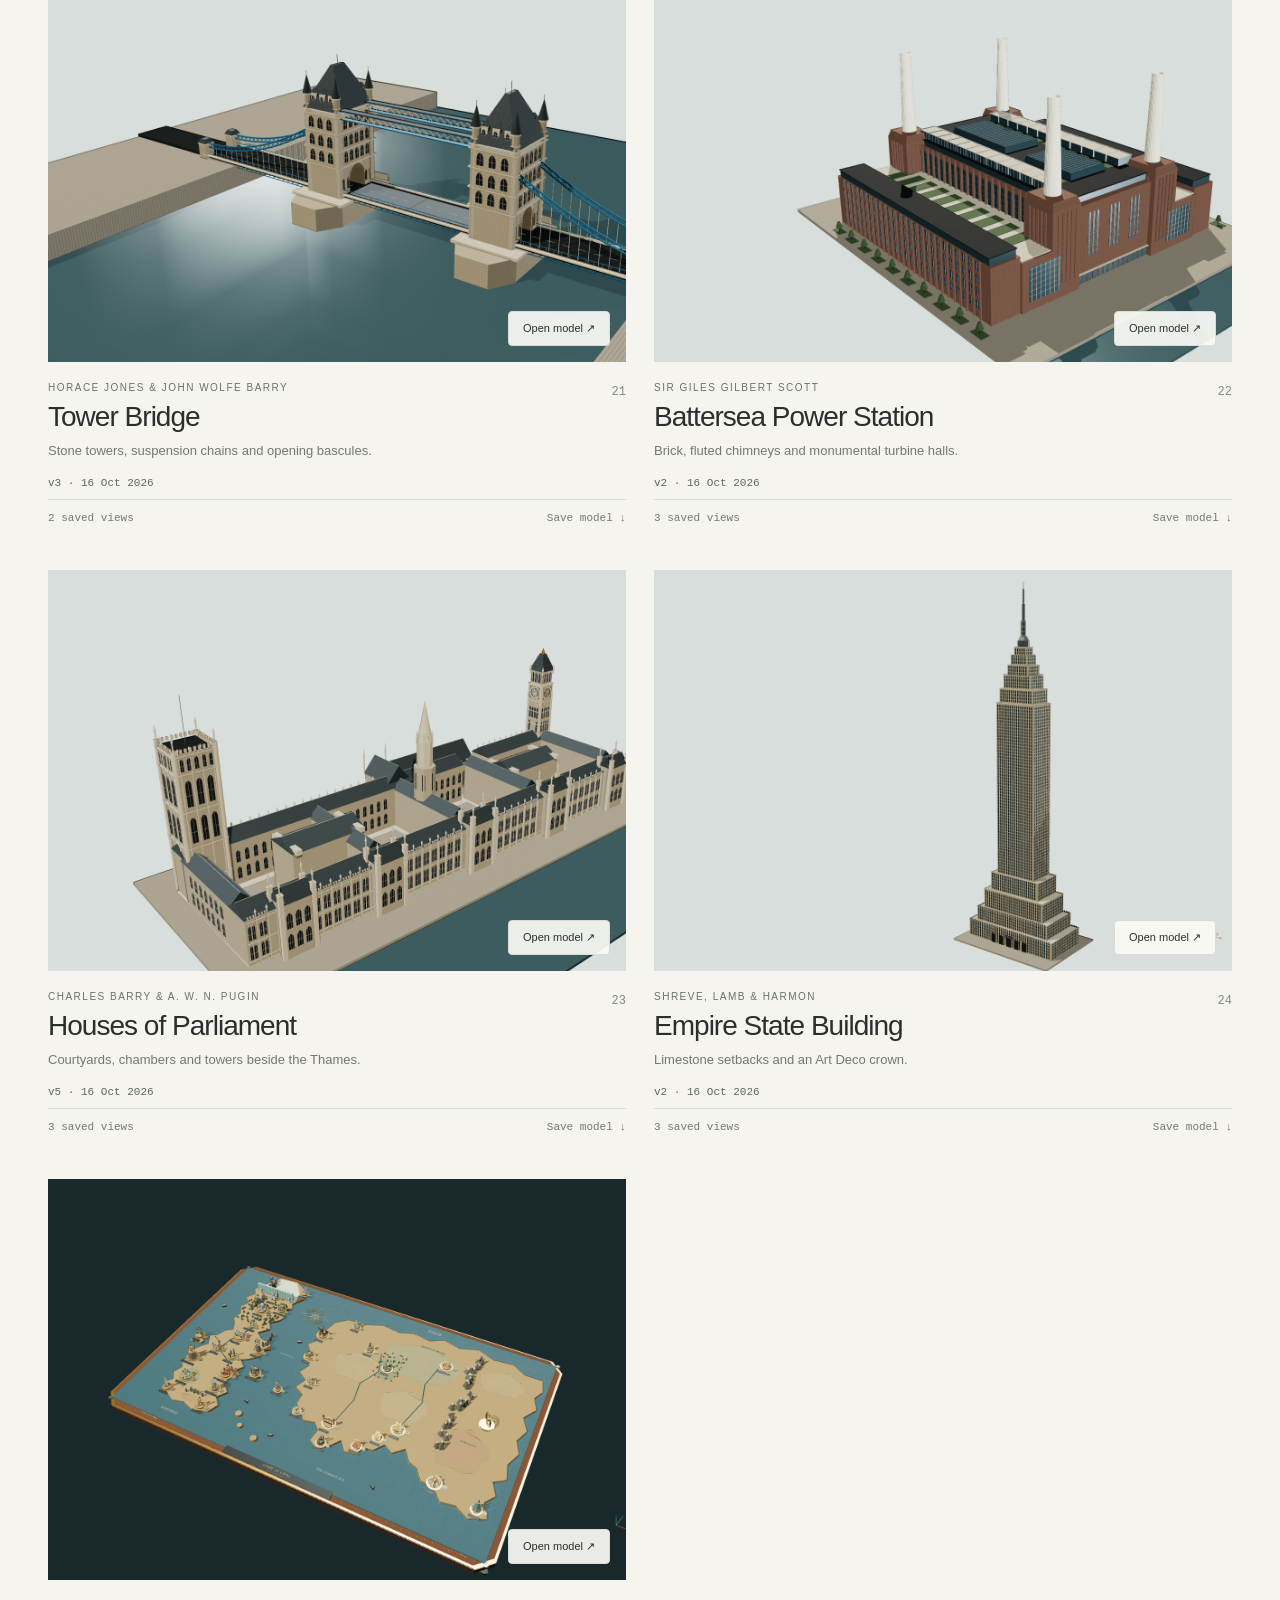
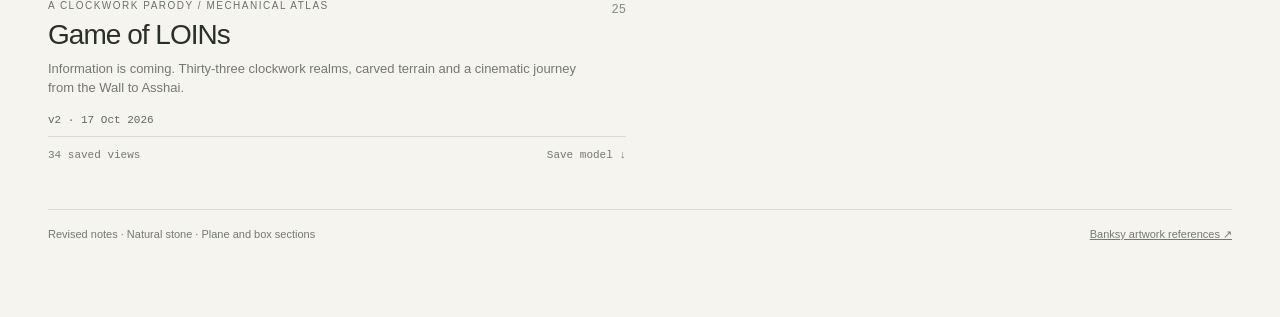
==== commit 38070cf9: "Finish Fuller supports, openings and exhibit connections Complete gallery access routes, stair beari" ====
--- a/index.html
+++ b/index.html
@@ -8,7 +8,7 @@
 <article data-name="neotokyo"><a class="picture" href="viewer.html?model=neotokyo"><img src="pictures/neotokyo.png?rev=34e879f439cddbc9" alt="Neo-Tokyo" loading="lazy"><span class="open">Open model ↗</span></a><div class="caption"><div><p class="artist">After AKIRA</p><h2><a href="viewer.html?model=neotokyo">Neo-Tokyo</a></h2><p>After midnight. Kaneda’s machine, rebuilt from the mechanical sheets.</p></div><span class="number">03</span></div><div class="version" title="Geometry source 34e879f439cddbc991a0544ff64622bdc727623937fbc0bbce0e270bda1ecd1c">v7 · 15 Oct 2026</div><div class="cardfoot"><span>9 saved views</span><button class="download" data-model="neotokyo">Save model ↓</button></div></article>
 <article data-name="japanese-joinery"><a class="picture" href="exhibits/japanese-joinery/"><img src="pictures/japanese-joinery.png?rev=f3a3d0e36276e700" alt="Twelve timber joinery studies on limestone plinths" loading="lazy"><span class="open">Explore the joints ↗</span></a><div class="caption"><div><p class="artist">Studies in Japanese craft</p><h2><a href="exhibits/japanese-joinery/">Wood, joined</a></h2><p>Hidden cuts, ordered assembly. Twelve joinery studies with reversible animation and a slider to reveal the interlocks.</p></div><span class="number">04</span></div><div class="version">v1 · 19 Oct 2026</div><div class="cardfoot"><a href="viewer.html?model=japanese-joinery">Inspect assembled model</a><button class="download" data-model="japanese-joinery">Save model ↓</button></div></article>
 <article data-name="al-talaqi"><a class="picture" href="viewer.html?model=al-talaqi"><img src="pictures/al-talaqi.png?rev=cefb6814ebc90482" alt="Al-Talaqi Square flared woven canopy" loading="lazy"><span class="open">Open model ↗</span></a><div class="caption"><div><p class="artist">Al Khobar / Canopy studies</p><h2><a href="viewer.html?model=al-talaqi">Al-Talaqi Square</a></h2><p>Fitted crowns, braces, rims and roof joints across all five canopy options, with recessed bases and curved gardens. Site location is approximate (26.311 N, 50.203 E).</p></div><span class="number">05</span></div><div class="version" title="Geometry source 2a186c2012150e69d8061343b95fee86d87f5ab01de422ee0f6b6b9bc454d9fa">v8 · 18 Oct 2026</div><div class="cardfoot"><span>4 saved views · 5 options</span><button class="download" data-model="al-talaqi">Save model ↓</button></div></article>
-<article data-name="fuller"><a class="picture" href="exhibits/fuller/"><img src="pictures/fuller.png?rev=91e4e0ba8b88" alt="Six Fuller studies including the Jitterbug and unfolding Dymaxion map" loading="lazy"><span class="open">Explore the studies ↗</span></a><div class="caption"><div><p class="artist">R. Buckminster Fuller / Six studies</p><h2><a href="exhibits/fuller/">Bucky Fuller</a></h2><p>Doing more with less. A sphere, a house, two domes, a transforming Jitterbug and an unfolding world map. Explore six studies with reversible animation.</p></div><span class="number">06</span></div><div class="version">v4 · 19 Oct 2026</div><div class="cardfoot"><a href="viewer.html?model=fuller">Inspect assembled model</a><button class="download" data-model="fuller">Save model ↓</button></div></article>
+<article data-name="fuller"><a class="picture" href="exhibits/fuller/"><img src="pictures/fuller.png?rev=91e4e0ba8b88" alt="Six Fuller studies including the Jitterbug and unfolding Dymaxion map" loading="lazy"><span class="open">Explore the studies ↗</span></a><div class="caption"><div><p class="artist">R. Buckminster Fuller / Six studies</p><h2><a href="exhibits/fuller/">Bucky Fuller</a></h2><p>Doing more with less. A sphere, a house, two domes, a transforming Jitterbug and an unfolding world map. Explore six studies with reversible animation.</p></div><span class="number">06</span></div><div class="version">v5 · 19 Oct 2026</div><div class="cardfoot"><a href="viewer.html?model=fuller">Inspect assembled model</a><button class="download" data-model="fuller">Save model ↓</button></div></article>
 <article data-name="burj"><a class="picture" href="viewer.html?model=burj"><img src="pictures/burj.png?rev=cccb893173367c1c" alt="Burj Khalifa" loading="lazy"><span class="open">Open model ↗</span></a><div class="caption"><div><p class="artist">Skidmore, Owings &amp; Merrill</p><h2><a href="viewer.html?model=burj">Burj Khalifa</a></h2><p>From the fountain to the crown.</p></div><span class="number">07</span></div><div class="version" title="Geometry source cccb893173367c1cec5308ca1839095727272925207b6ec26d141aecfa65193d">v1 · 15 Oct 2026</div><div class="cardfoot"><span>0 saved views</span><button class="download" data-model="burj">Save model ↓</button></div></article>
 <article data-name="eiffel-options"><a class="picture" href="viewer.html?model=eiffel-options"><img src="pictures/eiffel-options.png?rev=565388373463e728" alt="Eiffel Tower" loading="lazy"><span class="open">Open model ↗</span></a><div class="caption"><div><p class="artist">Gustave Eiffel’s company</p><h2><a href="viewer.html?model=eiffel-options">Eiffel Tower</a></h2><p>Lattice, arches and seven design options.</p></div><span class="number">08</span></div><div class="version" title="Geometry source 565388373463e728b5623444d6352824923c76bafc9298bf3bdcb743c88fa184">v2 · 15 Oct 2026</div><div class="cardfoot"><span>7 saved views · 7 options</span><button class="download" data-model="eiffel-options">Save model ↓</button></div></article>
 <article data-name="banksy"><a class="picture" href="viewer.html?model=banksy"><img src="pictures/banksy.png?rev=2e01bb6e9725d231" alt="The gallery" loading="lazy"><span class="open">Open model ↗</span></a><div class="caption"><div><p class="artist">Banksy</p><h2><a href="viewer.html?model=banksy">The gallery</a></h2><p>Seven works in a quiet limestone courtyard.</p></div><span class="number">09</span></div><div class="version" title="Geometry source 2e01bb6e9725d2316517fa69dfeef84a536acb2dd1bd4890e27d2be4b3a7493b">v2 · 16 Oct 2026</div><div class="cardfoot"><span>7 saved views</span><button class="download" data-model="banksy">Save model ↓</button></div></article>
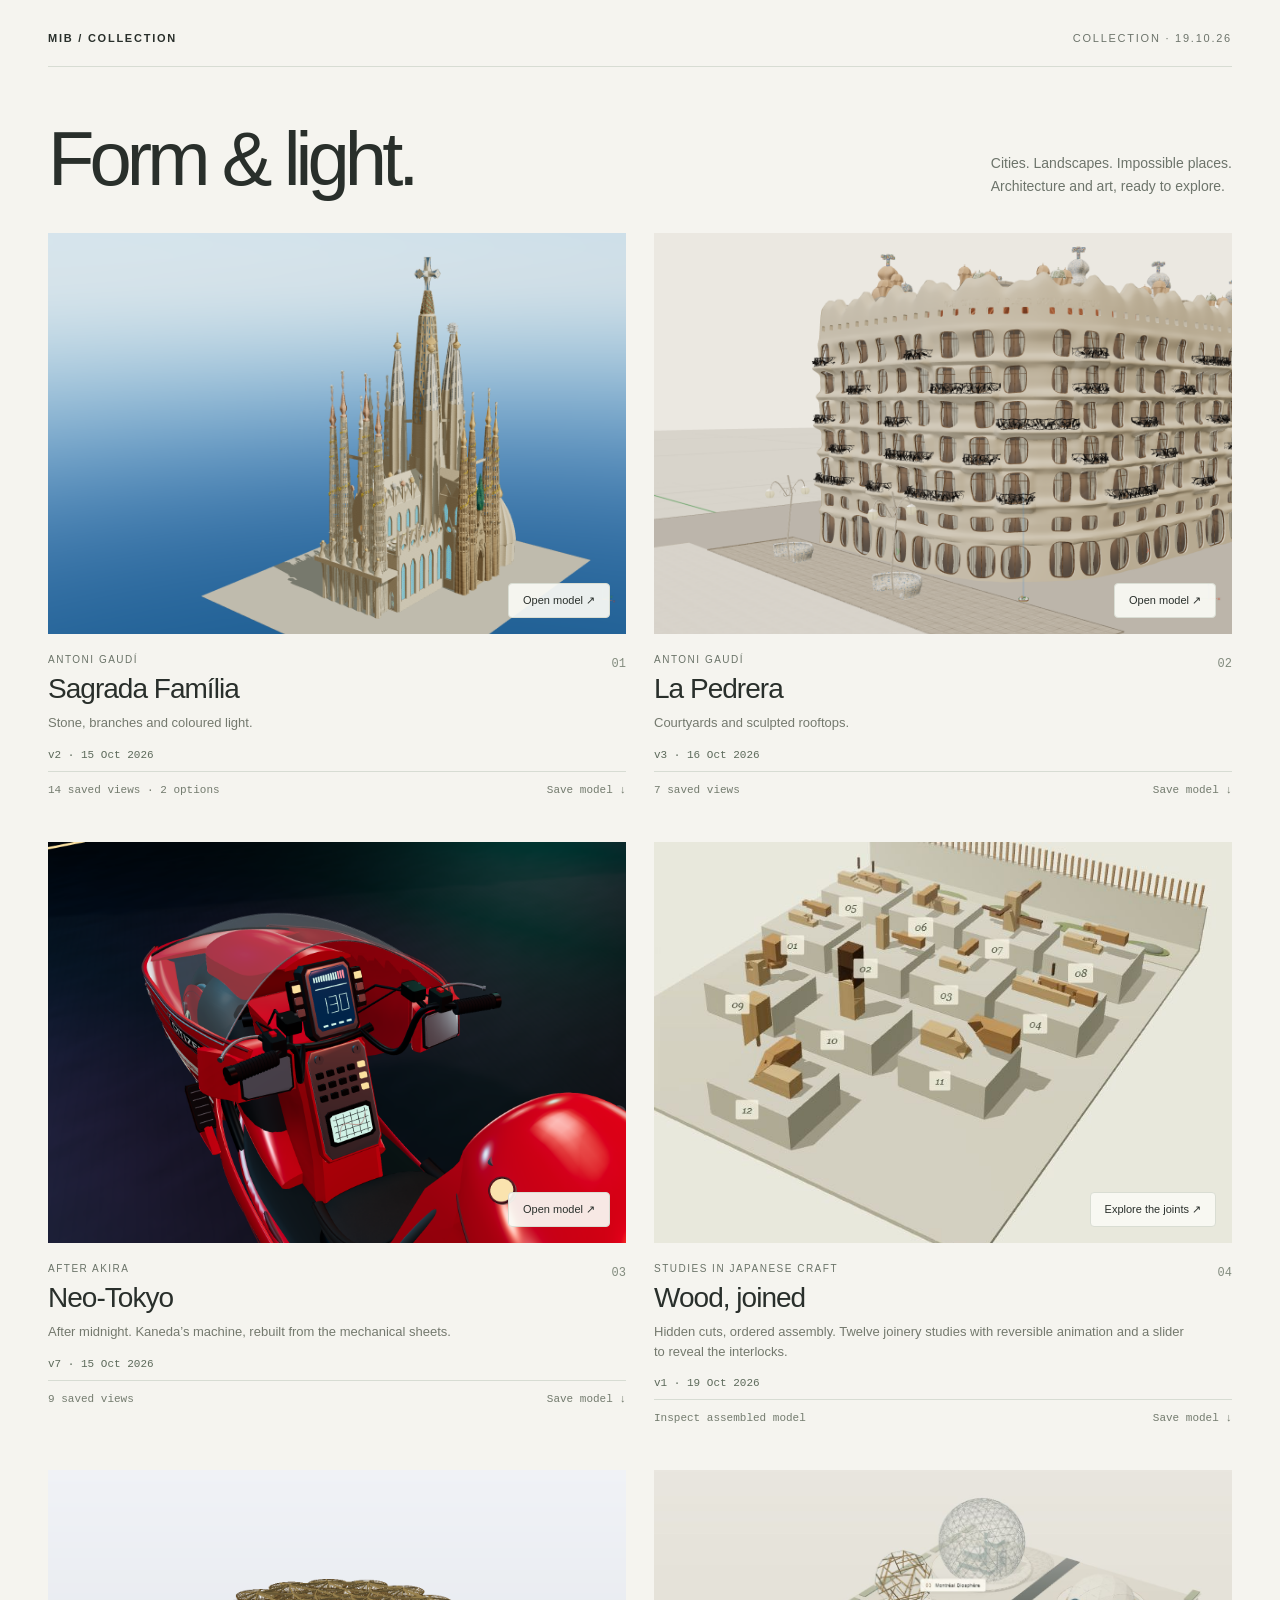
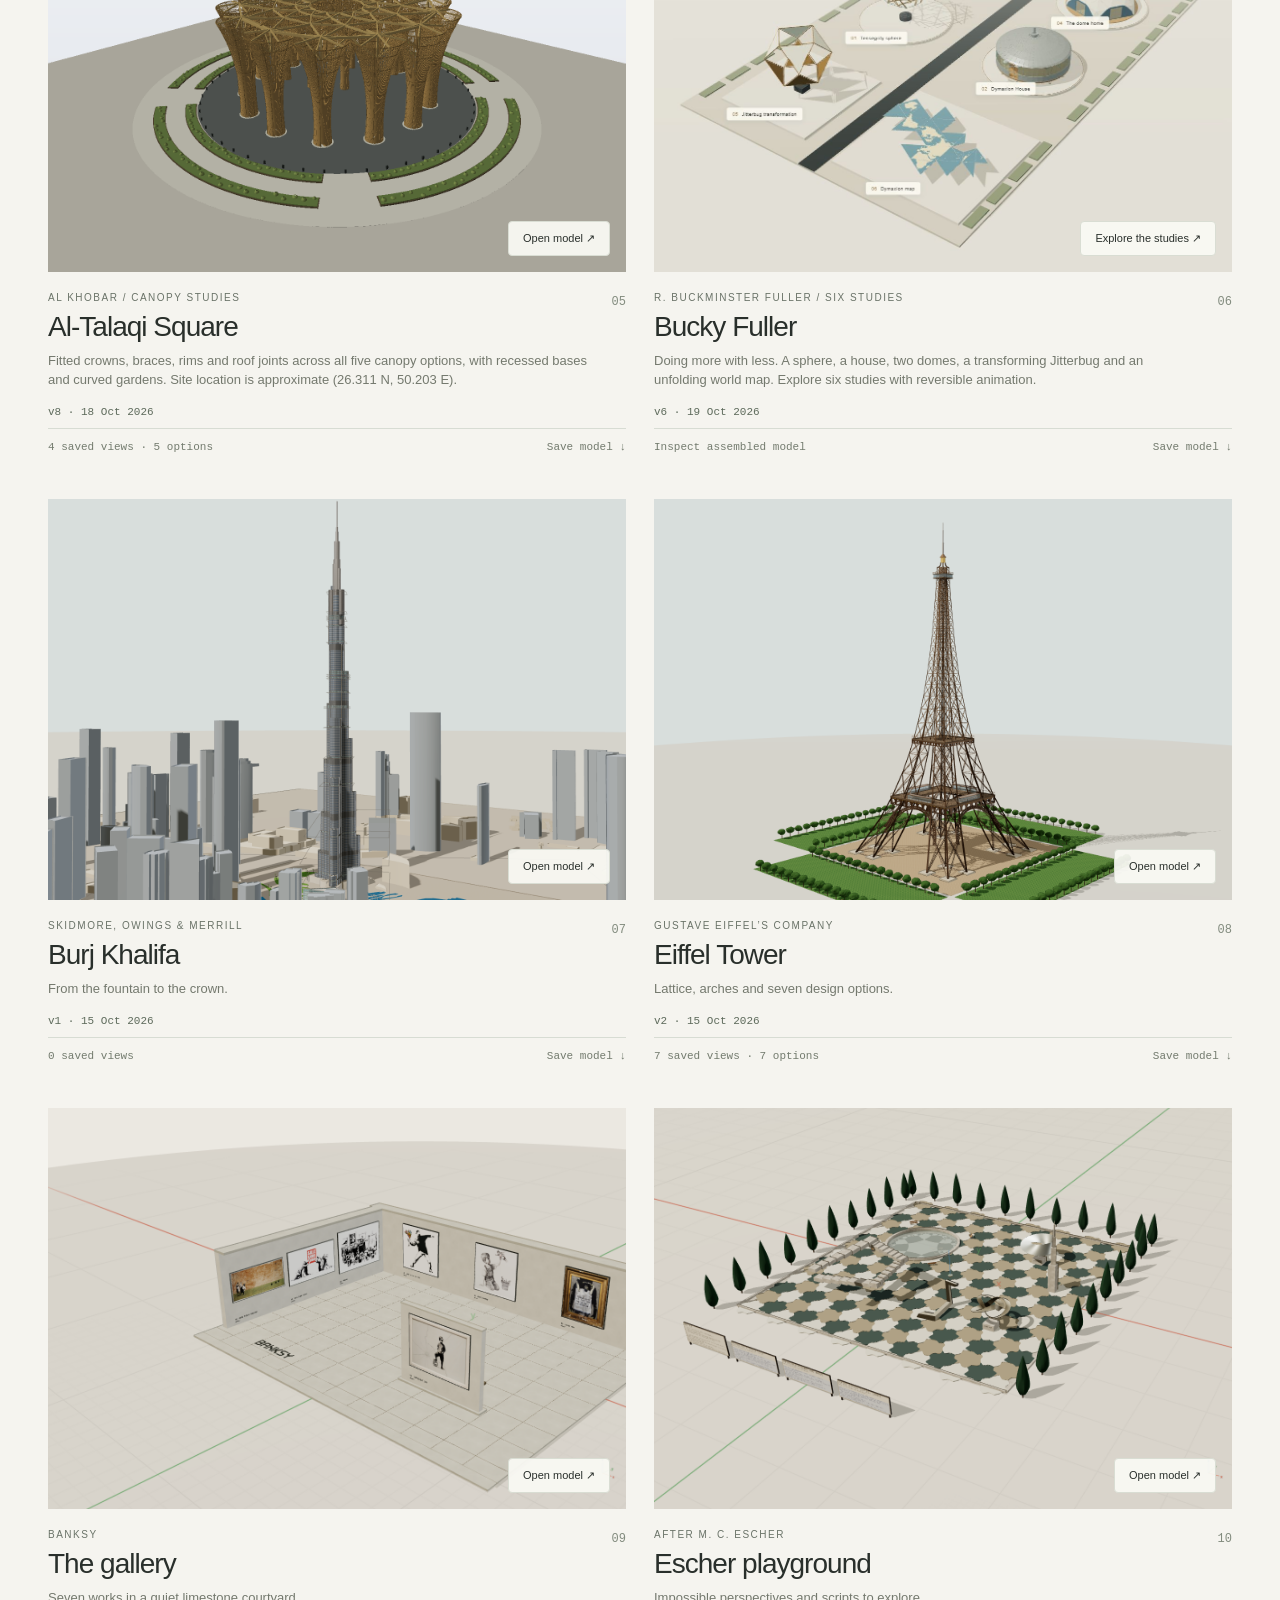
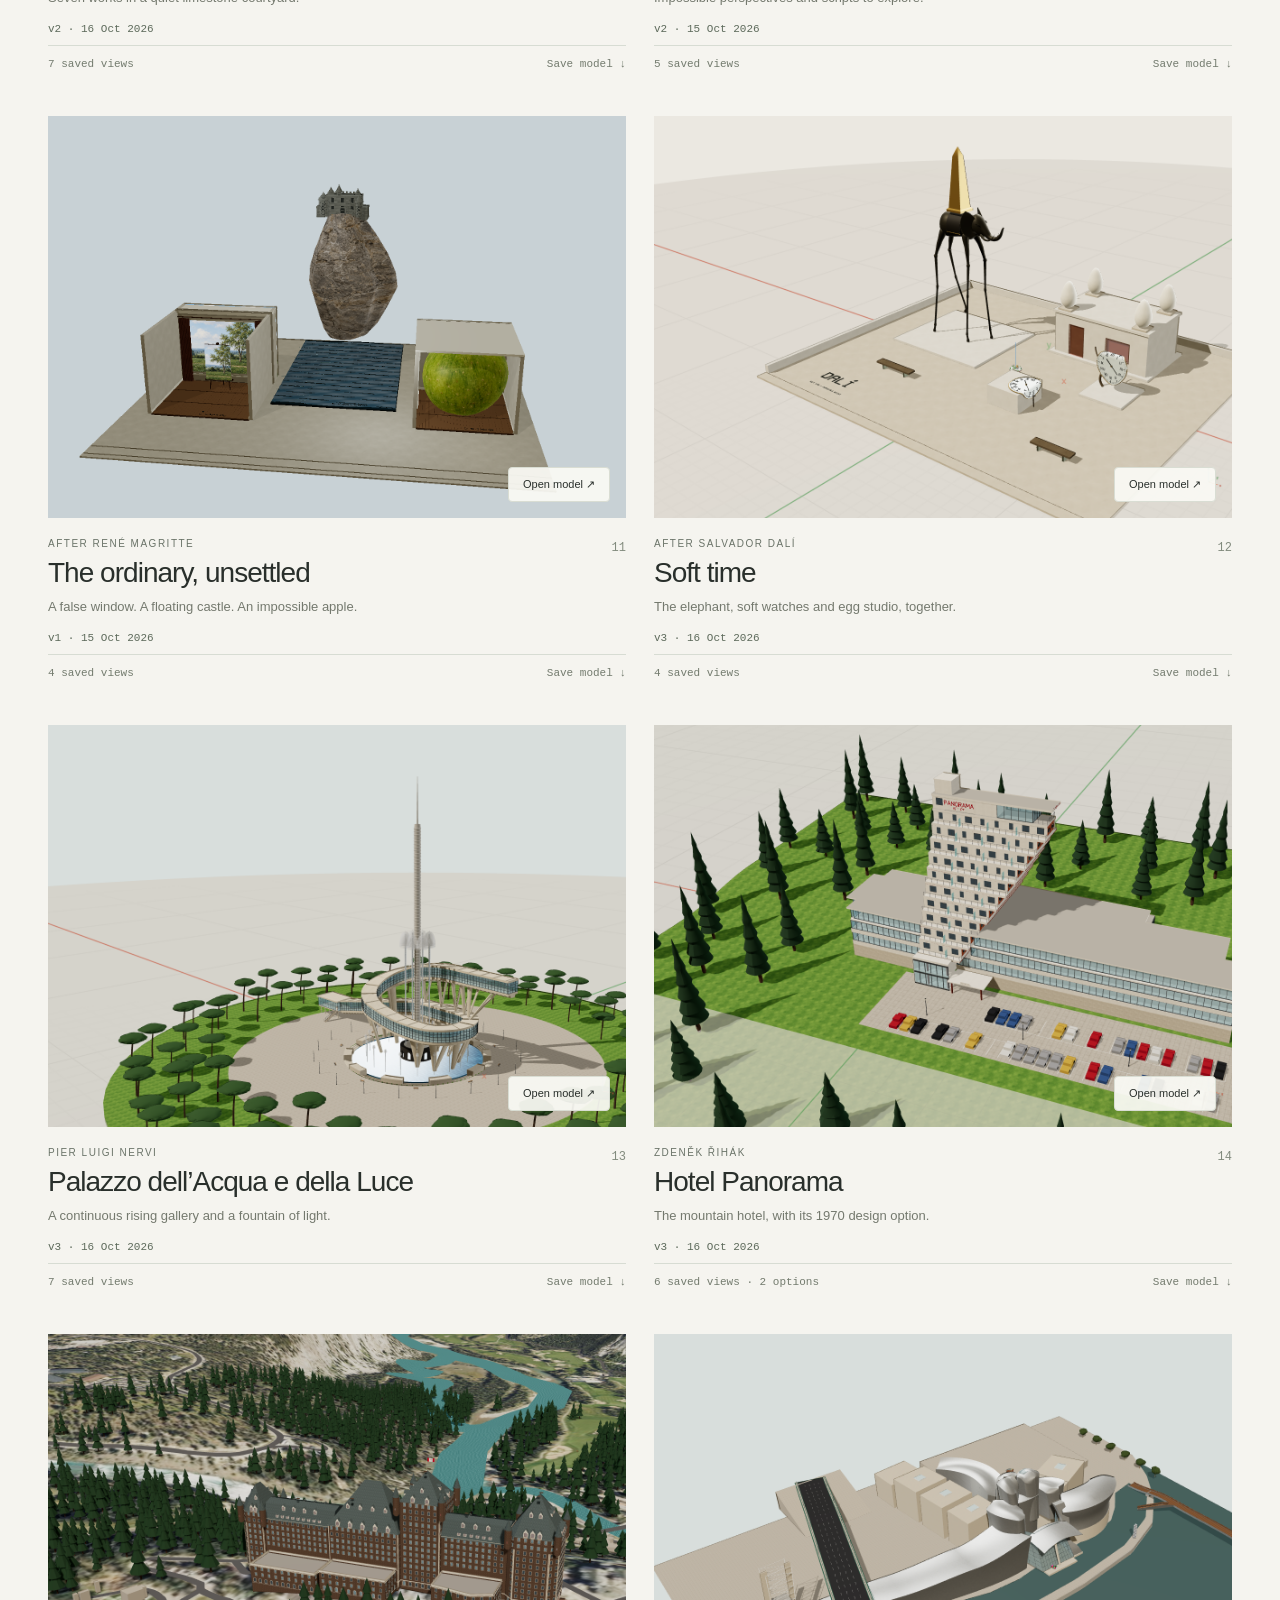
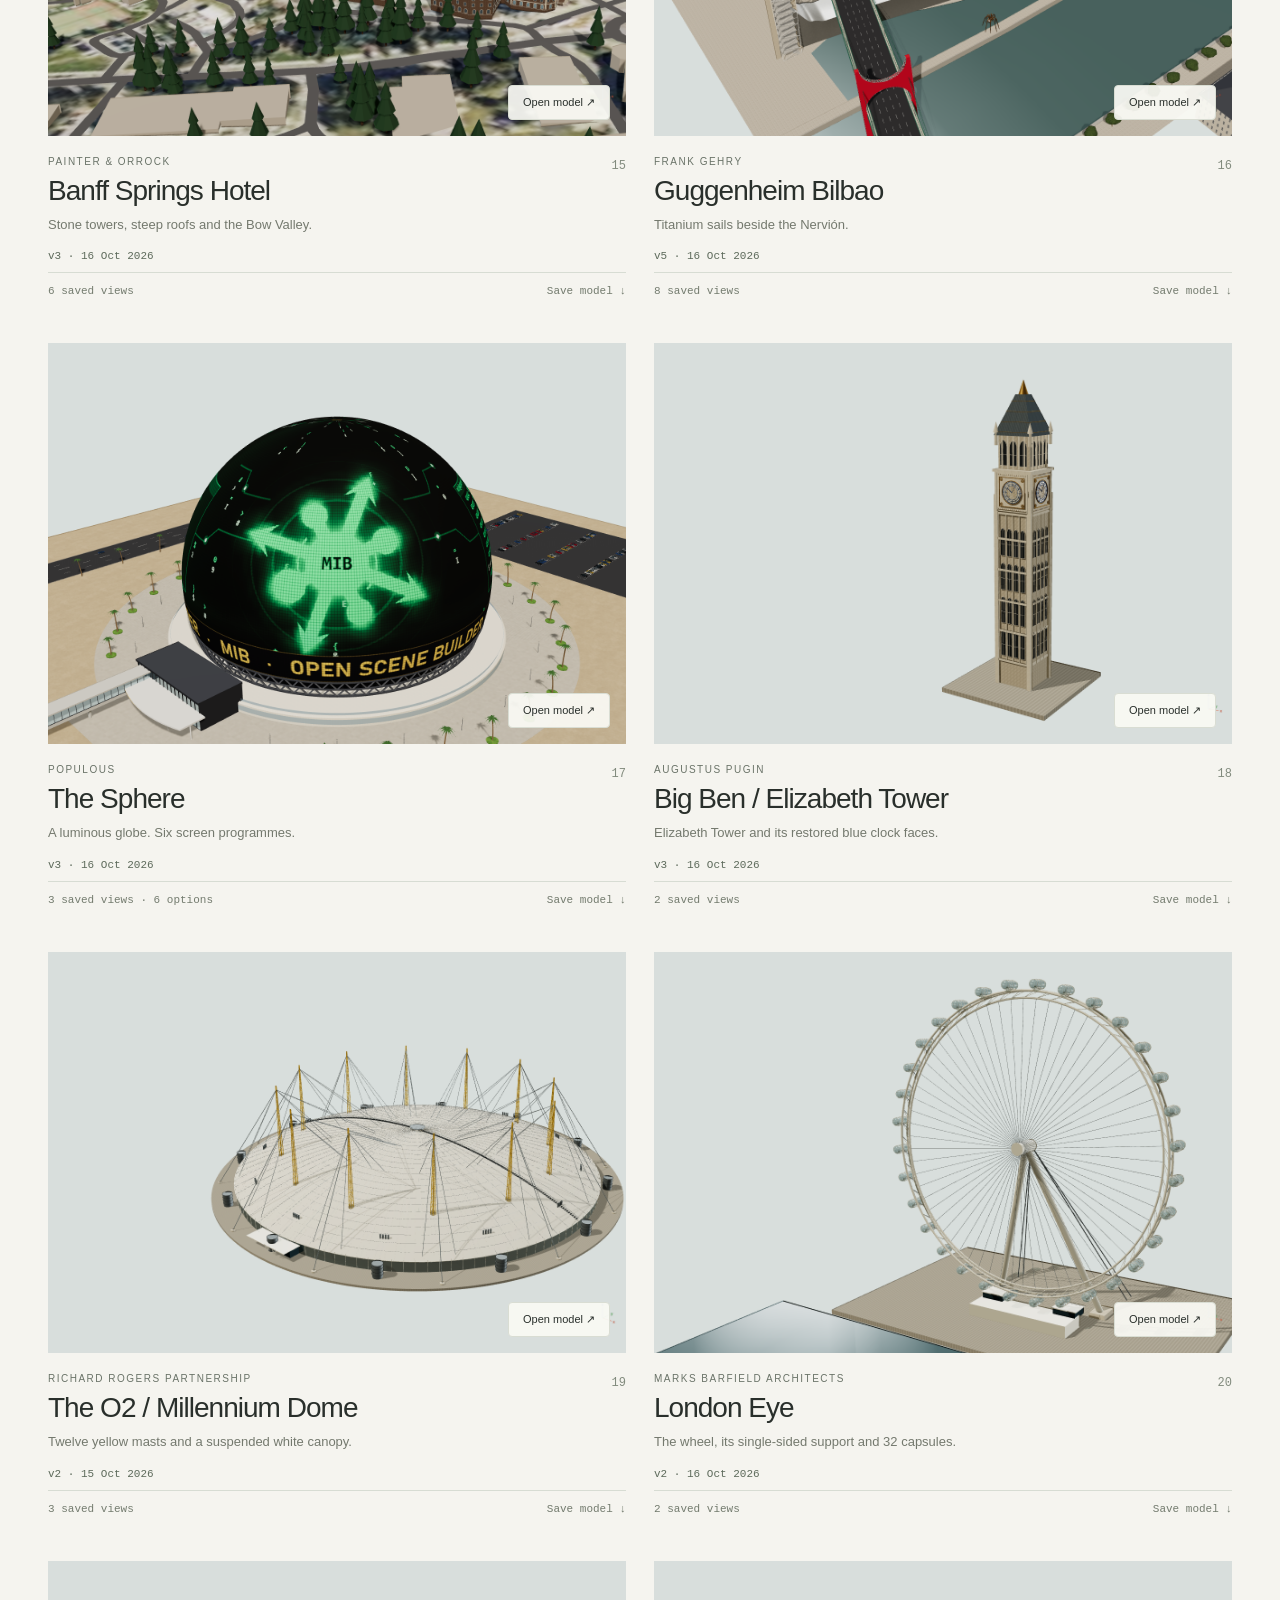
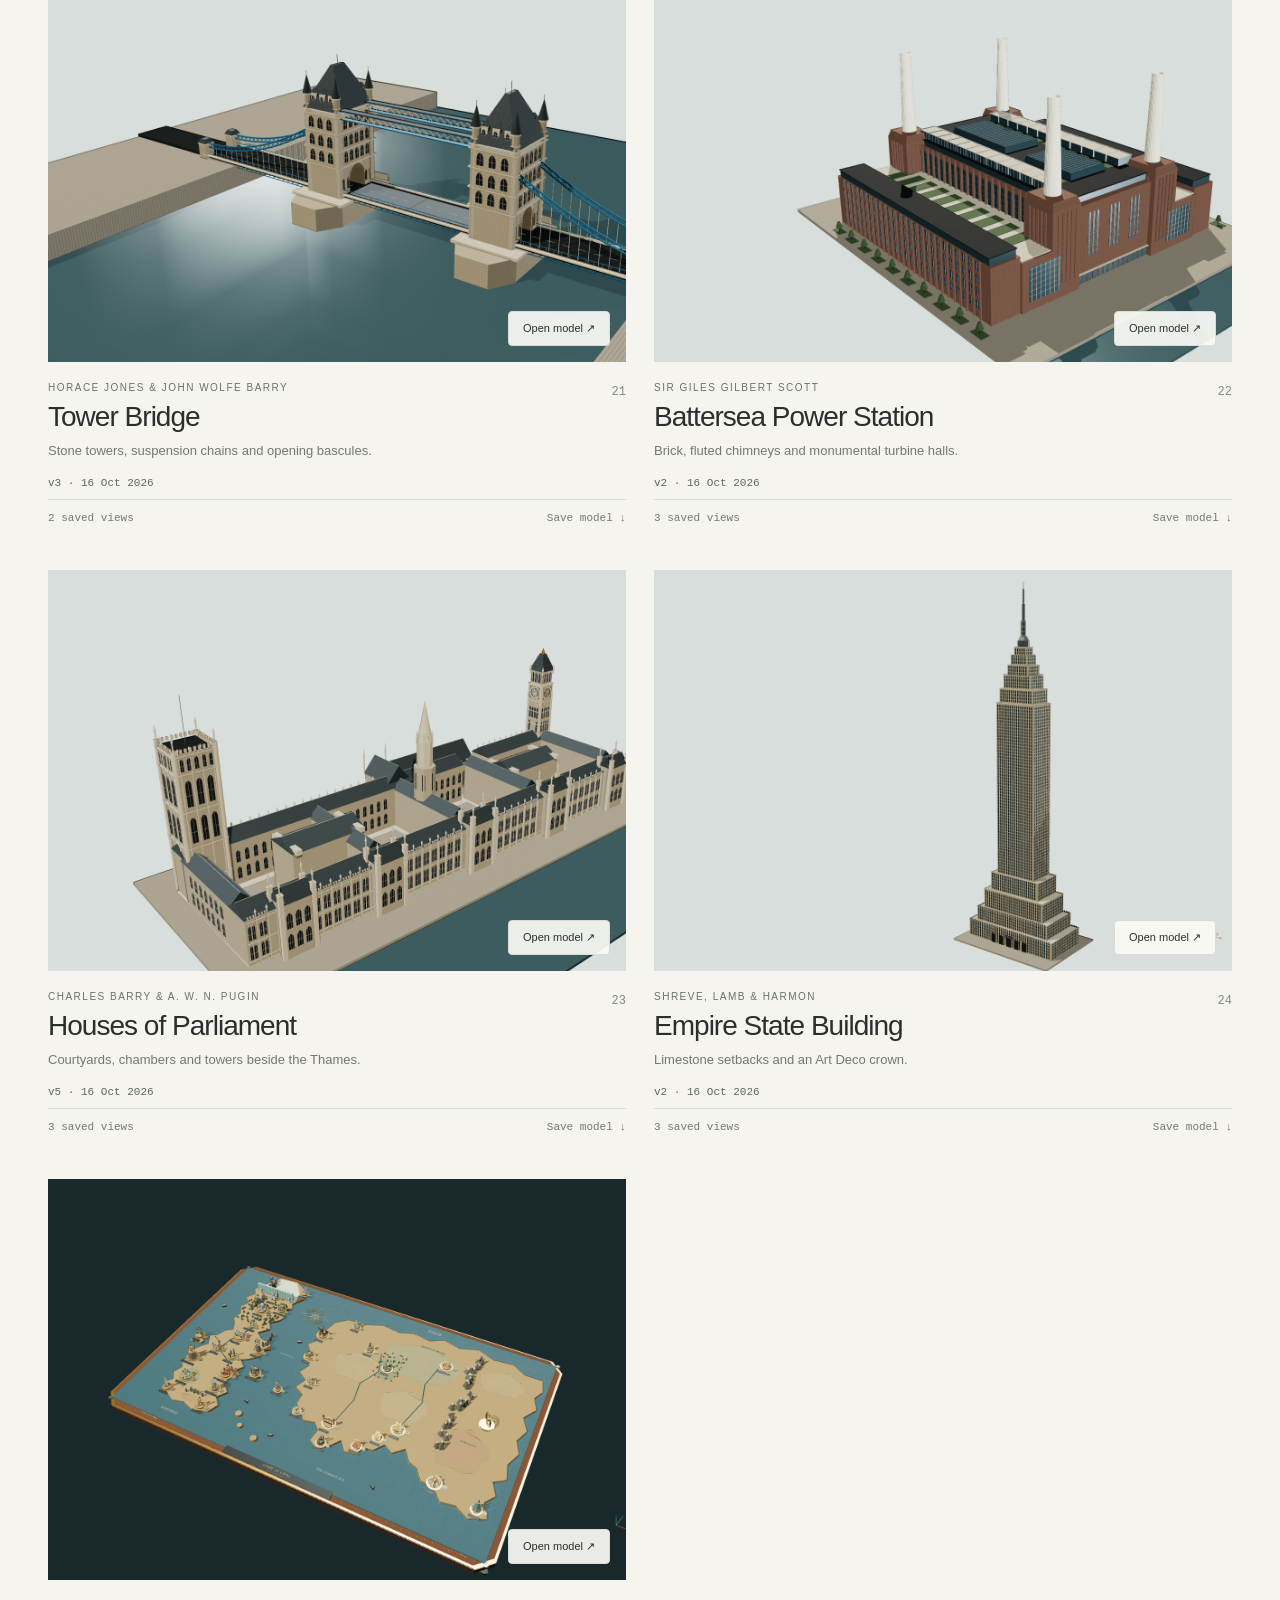
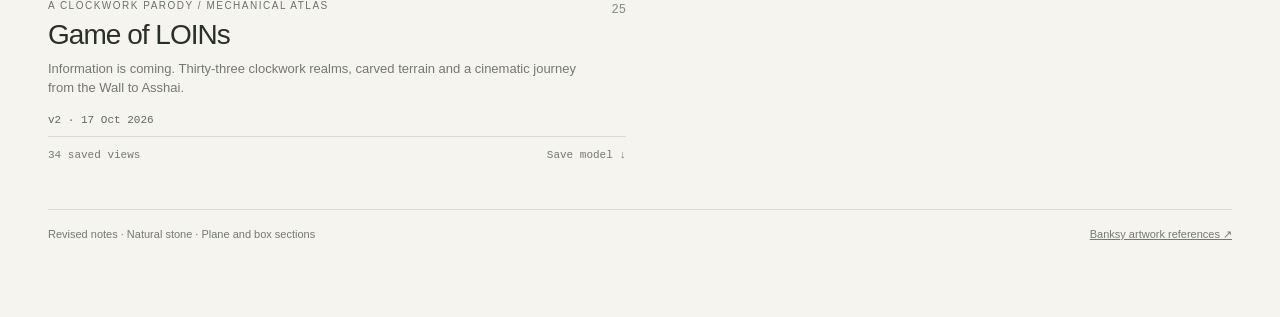
==== commit 6e0ef5d6: "Add a usable domestic layout to the Dymaxion House Provide open living/kitchen space and independent" ====
--- a/index.html
+++ b/index.html
@@ -8,7 +8,7 @@
 <article data-name="neotokyo"><a class="picture" href="viewer.html?model=neotokyo"><img src="pictures/neotokyo.png?rev=34e879f439cddbc9" alt="Neo-Tokyo" loading="lazy"><span class="open">Open model ↗</span></a><div class="caption"><div><p class="artist">After AKIRA</p><h2><a href="viewer.html?model=neotokyo">Neo-Tokyo</a></h2><p>After midnight. Kaneda’s machine, rebuilt from the mechanical sheets.</p></div><span class="number">03</span></div><div class="version" title="Geometry source 34e879f439cddbc991a0544ff64622bdc727623937fbc0bbce0e270bda1ecd1c">v7 · 15 Oct 2026</div><div class="cardfoot"><span>9 saved views</span><button class="download" data-model="neotokyo">Save model ↓</button></div></article>
 <article data-name="japanese-joinery"><a class="picture" href="exhibits/japanese-joinery/"><img src="pictures/japanese-joinery.png?rev=f3a3d0e36276e700" alt="Twelve timber joinery studies on limestone plinths" loading="lazy"><span class="open">Explore the joints ↗</span></a><div class="caption"><div><p class="artist">Studies in Japanese craft</p><h2><a href="exhibits/japanese-joinery/">Wood, joined</a></h2><p>Hidden cuts, ordered assembly. Twelve joinery studies with reversible animation and a slider to reveal the interlocks.</p></div><span class="number">04</span></div><div class="version">v1 · 19 Oct 2026</div><div class="cardfoot"><a href="viewer.html?model=japanese-joinery">Inspect assembled model</a><button class="download" data-model="japanese-joinery">Save model ↓</button></div></article>
 <article data-name="al-talaqi"><a class="picture" href="viewer.html?model=al-talaqi"><img src="pictures/al-talaqi.png?rev=cefb6814ebc90482" alt="Al-Talaqi Square flared woven canopy" loading="lazy"><span class="open">Open model ↗</span></a><div class="caption"><div><p class="artist">Al Khobar / Canopy studies</p><h2><a href="viewer.html?model=al-talaqi">Al-Talaqi Square</a></h2><p>Fitted crowns, braces, rims and roof joints across all five canopy options, with recessed bases and curved gardens. Site location is approximate (26.311 N, 50.203 E).</p></div><span class="number">05</span></div><div class="version" title="Geometry source 2a186c2012150e69d8061343b95fee86d87f5ab01de422ee0f6b6b9bc454d9fa">v8 · 18 Oct 2026</div><div class="cardfoot"><span>4 saved views · 5 options</span><button class="download" data-model="al-talaqi">Save model ↓</button></div></article>
-<article data-name="fuller"><a class="picture" href="exhibits/fuller/"><img src="pictures/fuller.png?rev=91e4e0ba8b88" alt="Six Fuller studies including the Jitterbug and unfolding Dymaxion map" loading="lazy"><span class="open">Explore the studies ↗</span></a><div class="caption"><div><p class="artist">R. Buckminster Fuller / Six studies</p><h2><a href="exhibits/fuller/">Bucky Fuller</a></h2><p>Doing more with less. A sphere, a house, two domes, a transforming Jitterbug and an unfolding world map. Explore six studies with reversible animation.</p></div><span class="number">06</span></div><div class="version">v5 · 19 Oct 2026</div><div class="cardfoot"><a href="viewer.html?model=fuller">Inspect assembled model</a><button class="download" data-model="fuller">Save model ↓</button></div></article>
+<article data-name="fuller"><a class="picture" href="exhibits/fuller/"><img src="pictures/fuller.png?rev=91e4e0ba8b88" alt="Six Fuller studies including the Jitterbug and unfolding Dymaxion map" loading="lazy"><span class="open">Explore the studies ↗</span></a><div class="caption"><div><p class="artist">R. Buckminster Fuller / Six studies</p><h2><a href="exhibits/fuller/">Bucky Fuller</a></h2><p>Doing more with less. A sphere, a house, two domes, a transforming Jitterbug and an unfolding world map. Explore six studies with reversible animation.</p></div><span class="number">06</span></div><div class="version">v6 · 19 Oct 2026</div><div class="cardfoot"><a href="viewer.html?model=fuller">Inspect assembled model</a><button class="download" data-model="fuller">Save model ↓</button></div></article>
 <article data-name="burj"><a class="picture" href="viewer.html?model=burj"><img src="pictures/burj.png?rev=cccb893173367c1c" alt="Burj Khalifa" loading="lazy"><span class="open">Open model ↗</span></a><div class="caption"><div><p class="artist">Skidmore, Owings &amp; Merrill</p><h2><a href="viewer.html?model=burj">Burj Khalifa</a></h2><p>From the fountain to the crown.</p></div><span class="number">07</span></div><div class="version" title="Geometry source cccb893173367c1cec5308ca1839095727272925207b6ec26d141aecfa65193d">v1 · 15 Oct 2026</div><div class="cardfoot"><span>0 saved views</span><button class="download" data-model="burj">Save model ↓</button></div></article>
 <article data-name="eiffel-options"><a class="picture" href="viewer.html?model=eiffel-options"><img src="pictures/eiffel-options.png?rev=565388373463e728" alt="Eiffel Tower" loading="lazy"><span class="open">Open model ↗</span></a><div class="caption"><div><p class="artist">Gustave Eiffel’s company</p><h2><a href="viewer.html?model=eiffel-options">Eiffel Tower</a></h2><p>Lattice, arches and seven design options.</p></div><span class="number">08</span></div><div class="version" title="Geometry source 565388373463e728b5623444d6352824923c76bafc9298bf3bdcb743c88fa184">v2 · 15 Oct 2026</div><div class="cardfoot"><span>7 saved views · 7 options</span><button class="download" data-model="eiffel-options">Save model ↓</button></div></article>
 <article data-name="banksy"><a class="picture" href="viewer.html?model=banksy"><img src="pictures/banksy.png?rev=2e01bb6e9725d231" alt="The gallery" loading="lazy"><span class="open">Open model ↗</span></a><div class="caption"><div><p class="artist">Banksy</p><h2><a href="viewer.html?model=banksy">The gallery</a></h2><p>Seven works in a quiet limestone courtyard.</p></div><span class="number">09</span></div><div class="version" title="Geometry source 2e01bb6e9725d2316517fa69dfeef84a536acb2dd1bd4890e27d2be4b3a7493b">v2 · 16 Oct 2026</div><div class="cardfoot"><span>7 saved views</span><button class="download" data-model="banksy">Save model ↓</button></div></article>
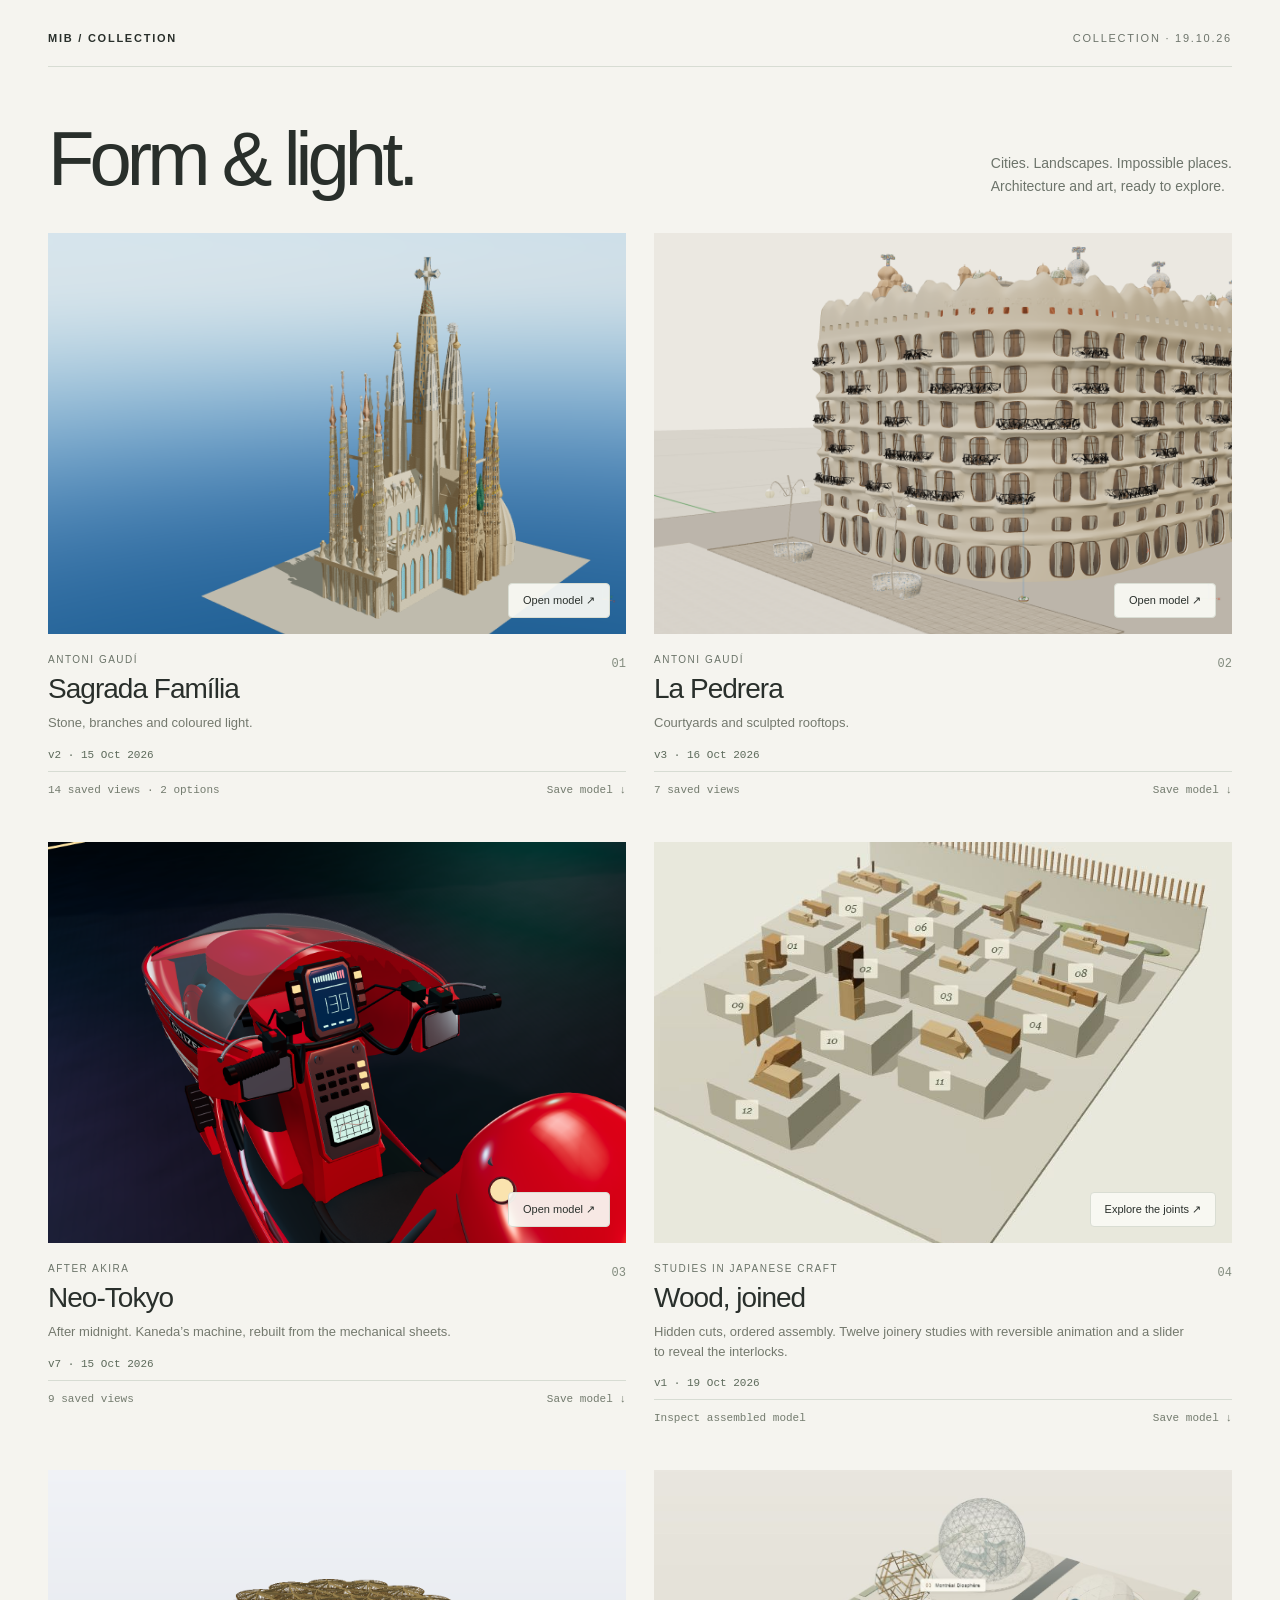
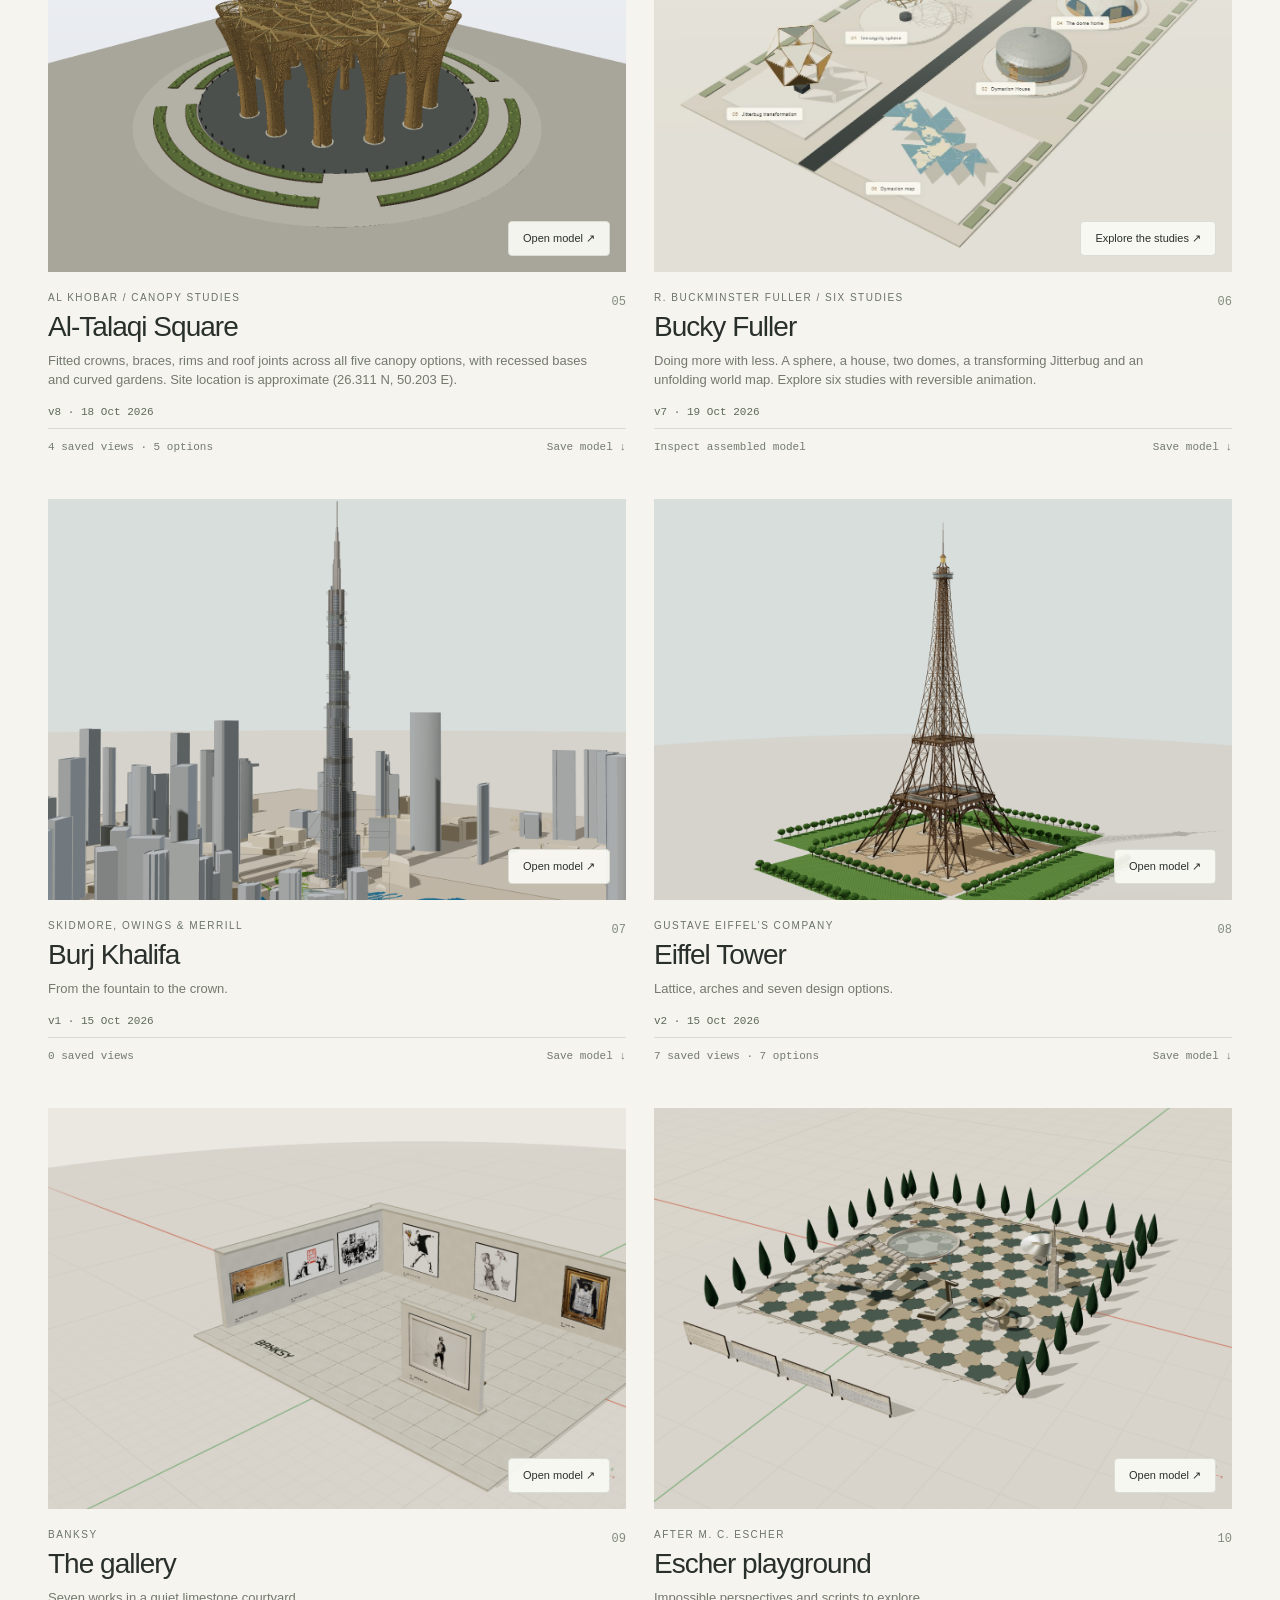
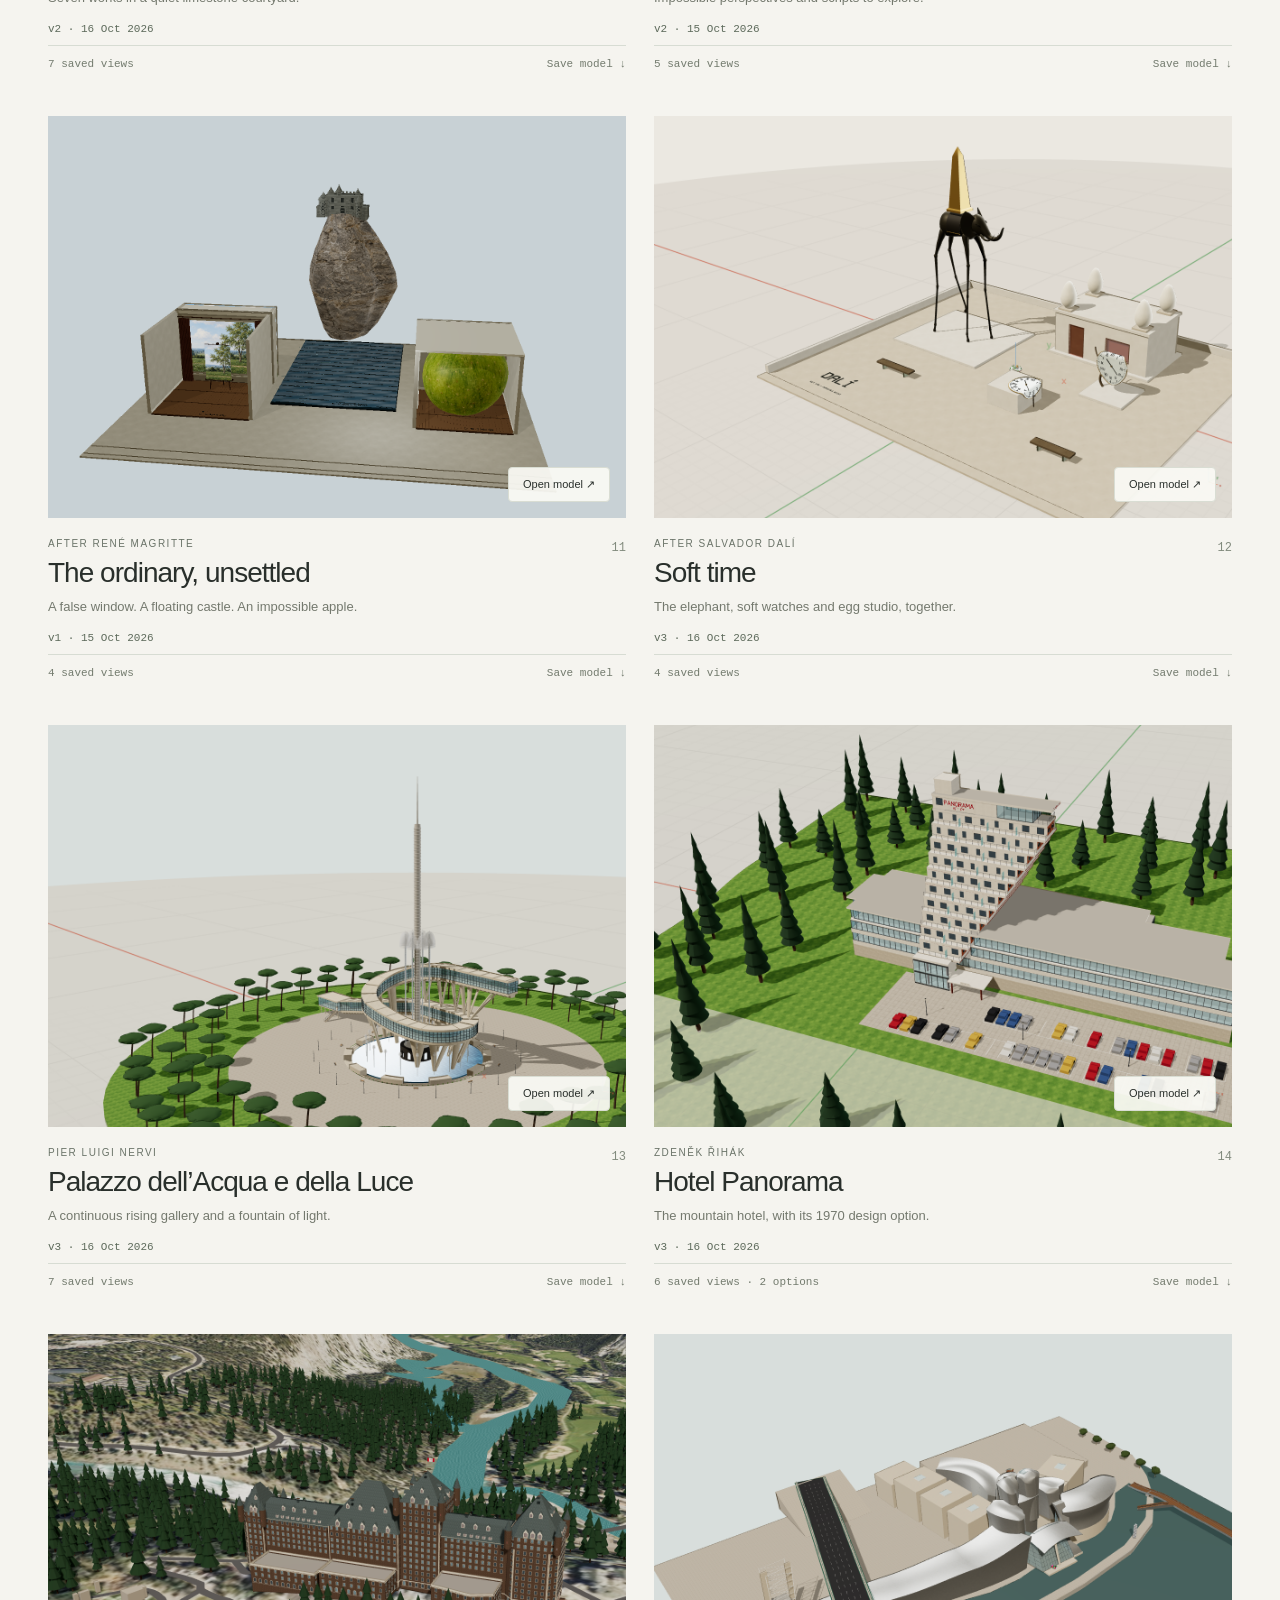
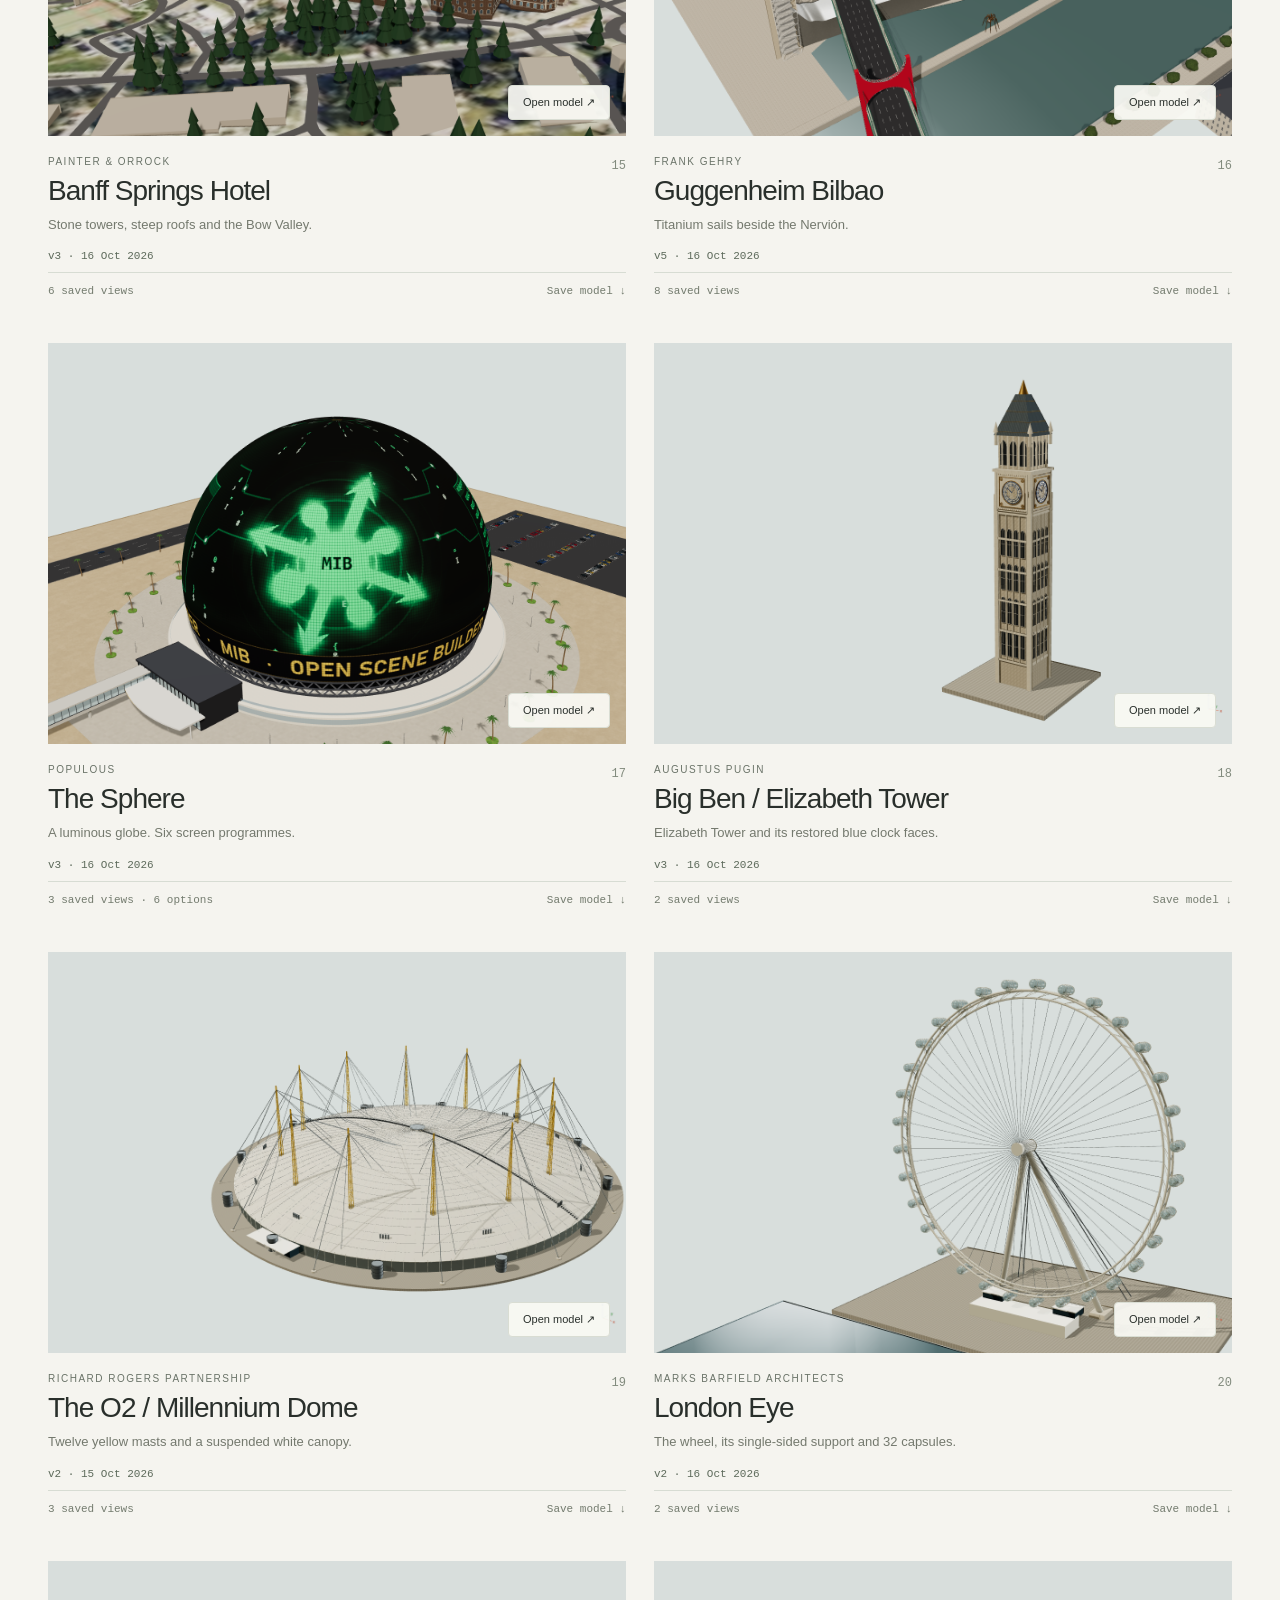
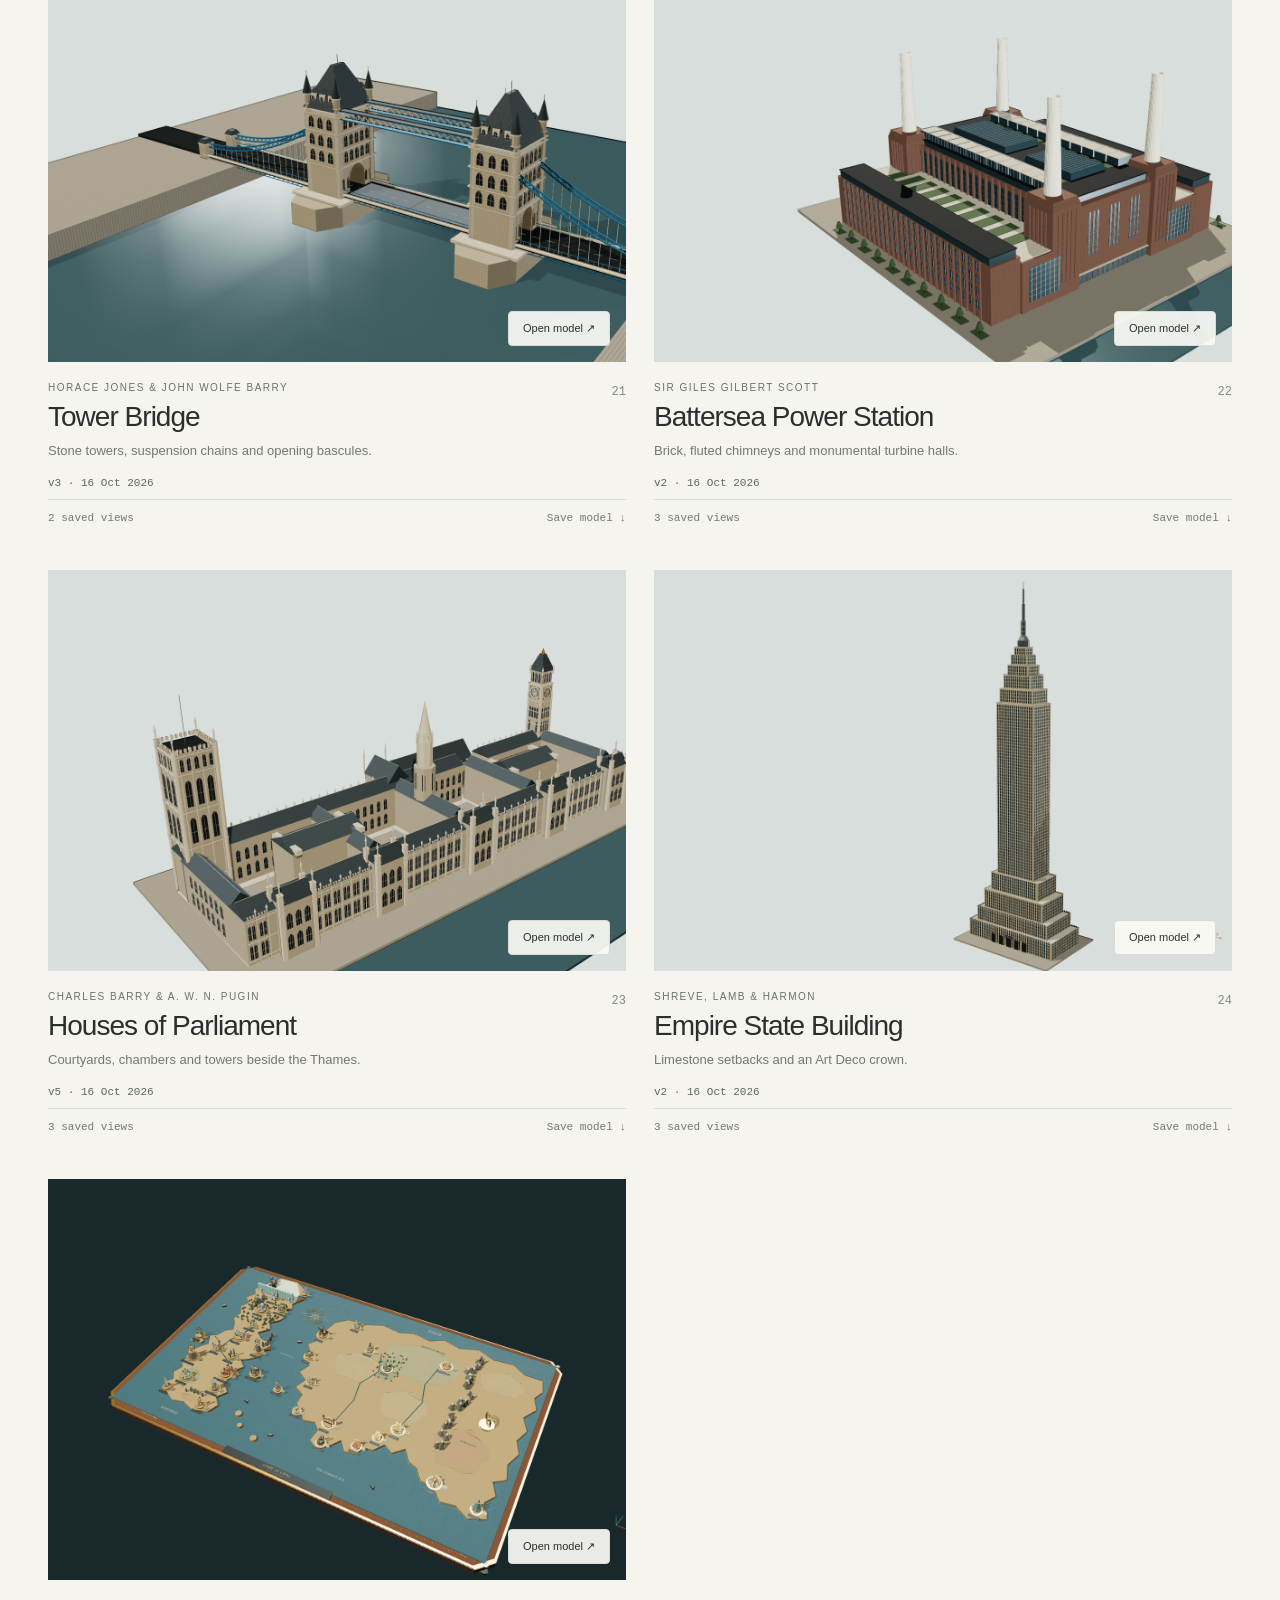
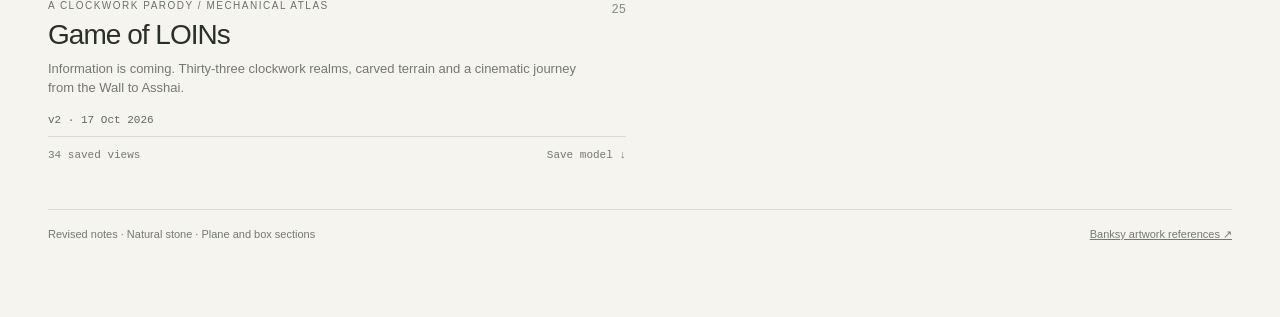
==== commit 2b68e0ef: "Add utility-room access to Dymaxion bath and simplify house controls Close the kitchen-side bathroom" ====
--- a/index.html
+++ b/index.html
@@ -8,7 +8,7 @@
 <article data-name="neotokyo"><a class="picture" href="viewer.html?model=neotokyo"><img src="pictures/neotokyo.png?rev=34e879f439cddbc9" alt="Neo-Tokyo" loading="lazy"><span class="open">Open model ↗</span></a><div class="caption"><div><p class="artist">After AKIRA</p><h2><a href="viewer.html?model=neotokyo">Neo-Tokyo</a></h2><p>After midnight. Kaneda’s machine, rebuilt from the mechanical sheets.</p></div><span class="number">03</span></div><div class="version" title="Geometry source 34e879f439cddbc991a0544ff64622bdc727623937fbc0bbce0e270bda1ecd1c">v7 · 15 Oct 2026</div><div class="cardfoot"><span>9 saved views</span><button class="download" data-model="neotokyo">Save model ↓</button></div></article>
 <article data-name="japanese-joinery"><a class="picture" href="exhibits/japanese-joinery/"><img src="pictures/japanese-joinery.png?rev=f3a3d0e36276e700" alt="Twelve timber joinery studies on limestone plinths" loading="lazy"><span class="open">Explore the joints ↗</span></a><div class="caption"><div><p class="artist">Studies in Japanese craft</p><h2><a href="exhibits/japanese-joinery/">Wood, joined</a></h2><p>Hidden cuts, ordered assembly. Twelve joinery studies with reversible animation and a slider to reveal the interlocks.</p></div><span class="number">04</span></div><div class="version">v1 · 19 Oct 2026</div><div class="cardfoot"><a href="viewer.html?model=japanese-joinery">Inspect assembled model</a><button class="download" data-model="japanese-joinery">Save model ↓</button></div></article>
 <article data-name="al-talaqi"><a class="picture" href="viewer.html?model=al-talaqi"><img src="pictures/al-talaqi.png?rev=cefb6814ebc90482" alt="Al-Talaqi Square flared woven canopy" loading="lazy"><span class="open">Open model ↗</span></a><div class="caption"><div><p class="artist">Al Khobar / Canopy studies</p><h2><a href="viewer.html?model=al-talaqi">Al-Talaqi Square</a></h2><p>Fitted crowns, braces, rims and roof joints across all five canopy options, with recessed bases and curved gardens. Site location is approximate (26.311 N, 50.203 E).</p></div><span class="number">05</span></div><div class="version" title="Geometry source 2a186c2012150e69d8061343b95fee86d87f5ab01de422ee0f6b6b9bc454d9fa">v8 · 18 Oct 2026</div><div class="cardfoot"><span>4 saved views · 5 options</span><button class="download" data-model="al-talaqi">Save model ↓</button></div></article>
-<article data-name="fuller"><a class="picture" href="exhibits/fuller/"><img src="pictures/fuller.png?rev=91e4e0ba8b88" alt="Six Fuller studies including the Jitterbug and unfolding Dymaxion map" loading="lazy"><span class="open">Explore the studies ↗</span></a><div class="caption"><div><p class="artist">R. Buckminster Fuller / Six studies</p><h2><a href="exhibits/fuller/">Bucky Fuller</a></h2><p>Doing more with less. A sphere, a house, two domes, a transforming Jitterbug and an unfolding world map. Explore six studies with reversible animation.</p></div><span class="number">06</span></div><div class="version">v6 · 19 Oct 2026</div><div class="cardfoot"><a href="viewer.html?model=fuller">Inspect assembled model</a><button class="download" data-model="fuller">Save model ↓</button></div></article>
+<article data-name="fuller"><a class="picture" href="exhibits/fuller/"><img src="pictures/fuller.png?rev=91e4e0ba8b88" alt="Six Fuller studies including the Jitterbug and unfolding Dymaxion map" loading="lazy"><span class="open">Explore the studies ↗</span></a><div class="caption"><div><p class="artist">R. Buckminster Fuller / Six studies</p><h2><a href="exhibits/fuller/">Bucky Fuller</a></h2><p>Doing more with less. A sphere, a house, two domes, a transforming Jitterbug and an unfolding world map. Explore six studies with reversible animation.</p></div><span class="number">06</span></div><div class="version">v7 · 19 Oct 2026</div><div class="cardfoot"><a href="viewer.html?model=fuller">Inspect assembled model</a><button class="download" data-model="fuller">Save model ↓</button></div></article>
 <article data-name="burj"><a class="picture" href="viewer.html?model=burj"><img src="pictures/burj.png?rev=cccb893173367c1c" alt="Burj Khalifa" loading="lazy"><span class="open">Open model ↗</span></a><div class="caption"><div><p class="artist">Skidmore, Owings &amp; Merrill</p><h2><a href="viewer.html?model=burj">Burj Khalifa</a></h2><p>From the fountain to the crown.</p></div><span class="number">07</span></div><div class="version" title="Geometry source cccb893173367c1cec5308ca1839095727272925207b6ec26d141aecfa65193d">v1 · 15 Oct 2026</div><div class="cardfoot"><span>0 saved views</span><button class="download" data-model="burj">Save model ↓</button></div></article>
 <article data-name="eiffel-options"><a class="picture" href="viewer.html?model=eiffel-options"><img src="pictures/eiffel-options.png?rev=565388373463e728" alt="Eiffel Tower" loading="lazy"><span class="open">Open model ↗</span></a><div class="caption"><div><p class="artist">Gustave Eiffel’s company</p><h2><a href="viewer.html?model=eiffel-options">Eiffel Tower</a></h2><p>Lattice, arches and seven design options.</p></div><span class="number">08</span></div><div class="version" title="Geometry source 565388373463e728b5623444d6352824923c76bafc9298bf3bdcb743c88fa184">v2 · 15 Oct 2026</div><div class="cardfoot"><span>7 saved views · 7 options</span><button class="download" data-model="eiffel-options">Save model ↓</button></div></article>
 <article data-name="banksy"><a class="picture" href="viewer.html?model=banksy"><img src="pictures/banksy.png?rev=2e01bb6e9725d231" alt="The gallery" loading="lazy"><span class="open">Open model ↗</span></a><div class="caption"><div><p class="artist">Banksy</p><h2><a href="viewer.html?model=banksy">The gallery</a></h2><p>Seven works in a quiet limestone courtyard.</p></div><span class="number">09</span></div><div class="version" title="Geometry source 2e01bb6e9725d2316517fa69dfeef84a536acb2dd1bd4890e27d2be4b3a7493b">v2 · 16 Oct 2026</div><div class="cardfoot"><span>7 saved views</span><button class="download" data-model="banksy">Save model ↓</button></div></article>
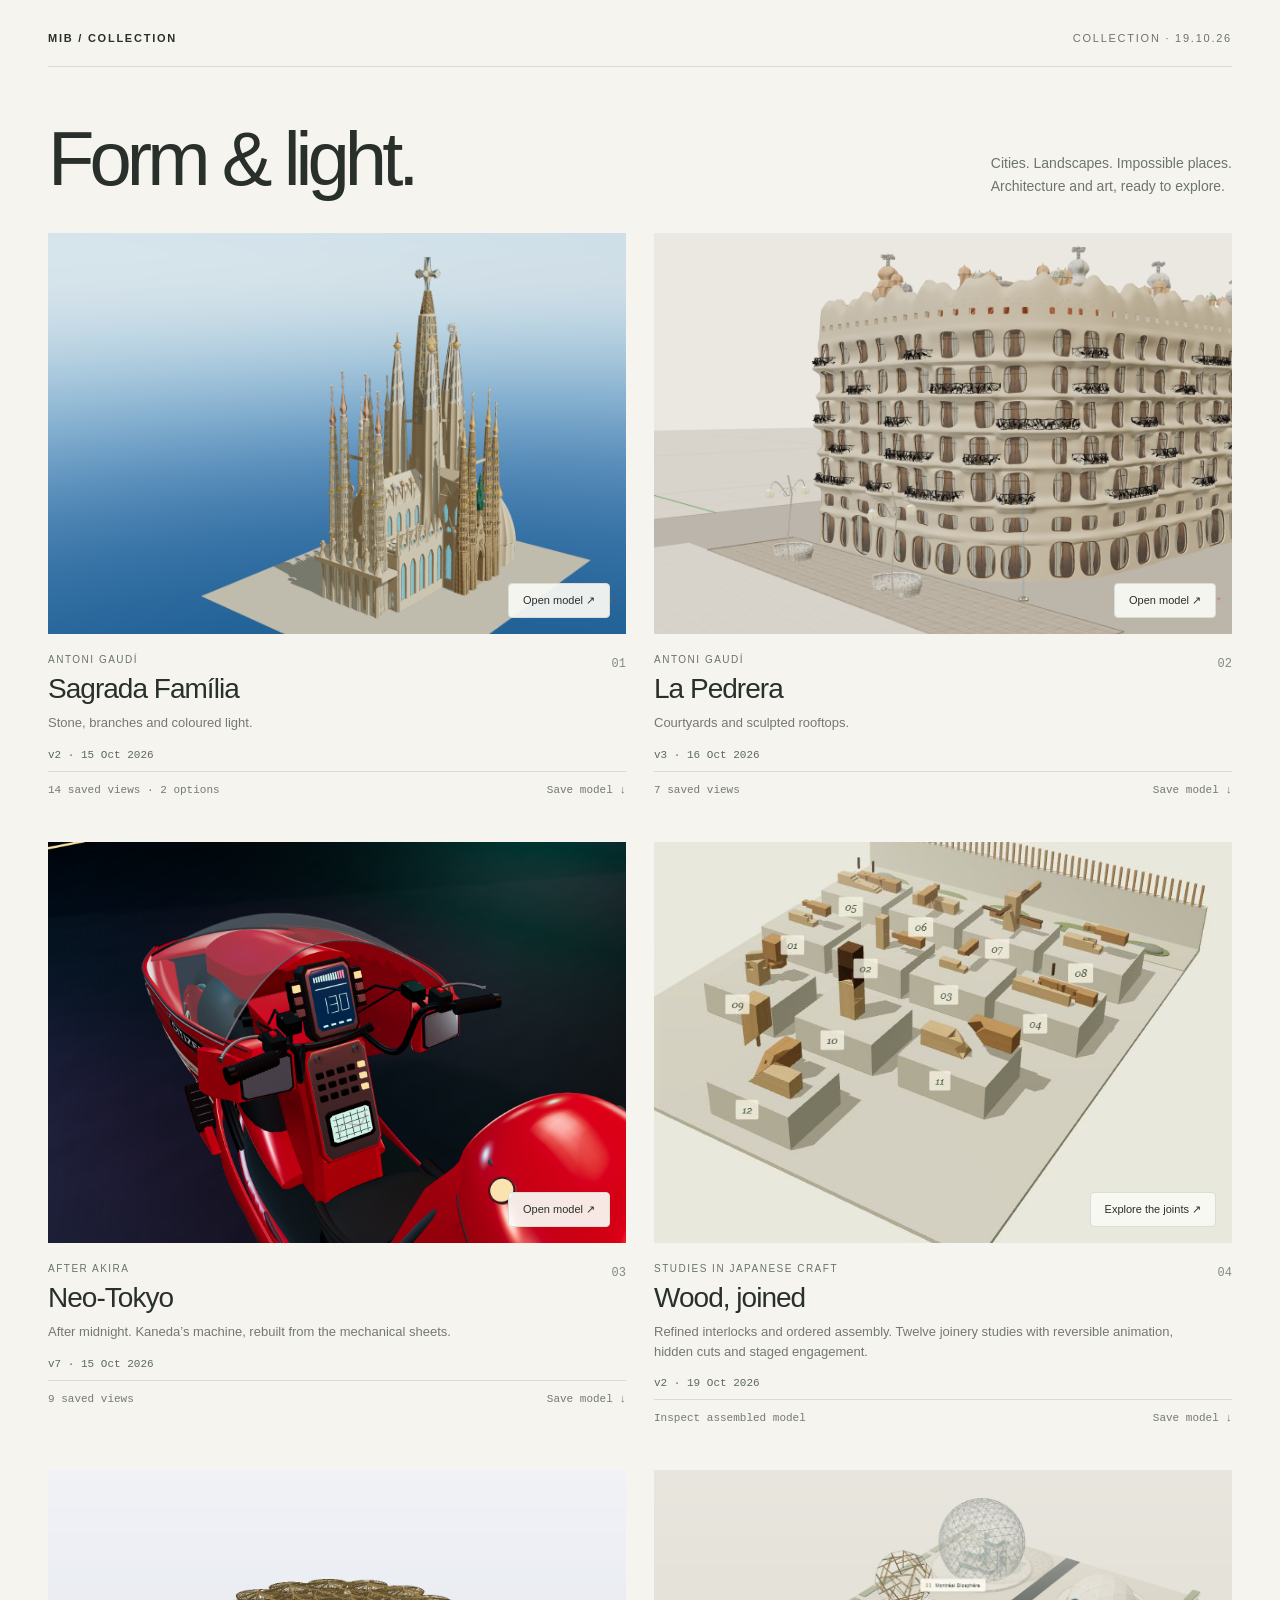
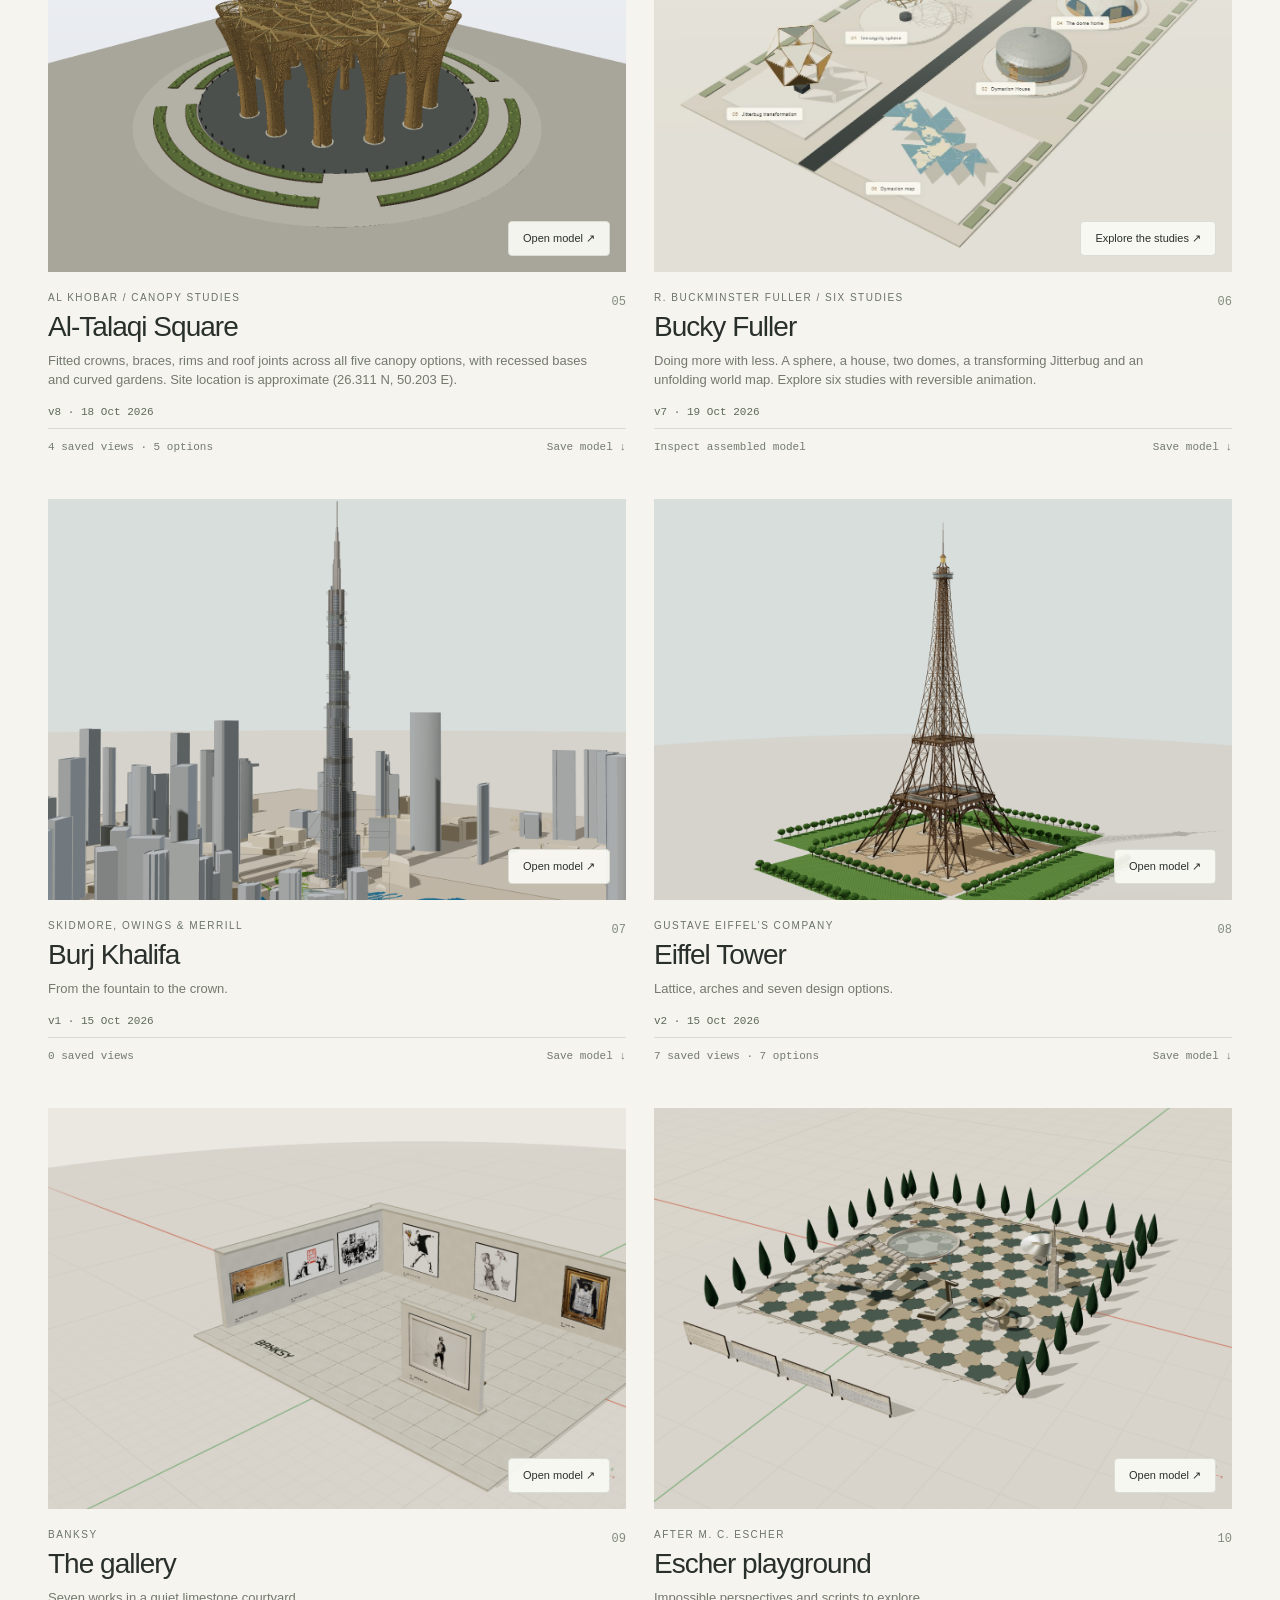
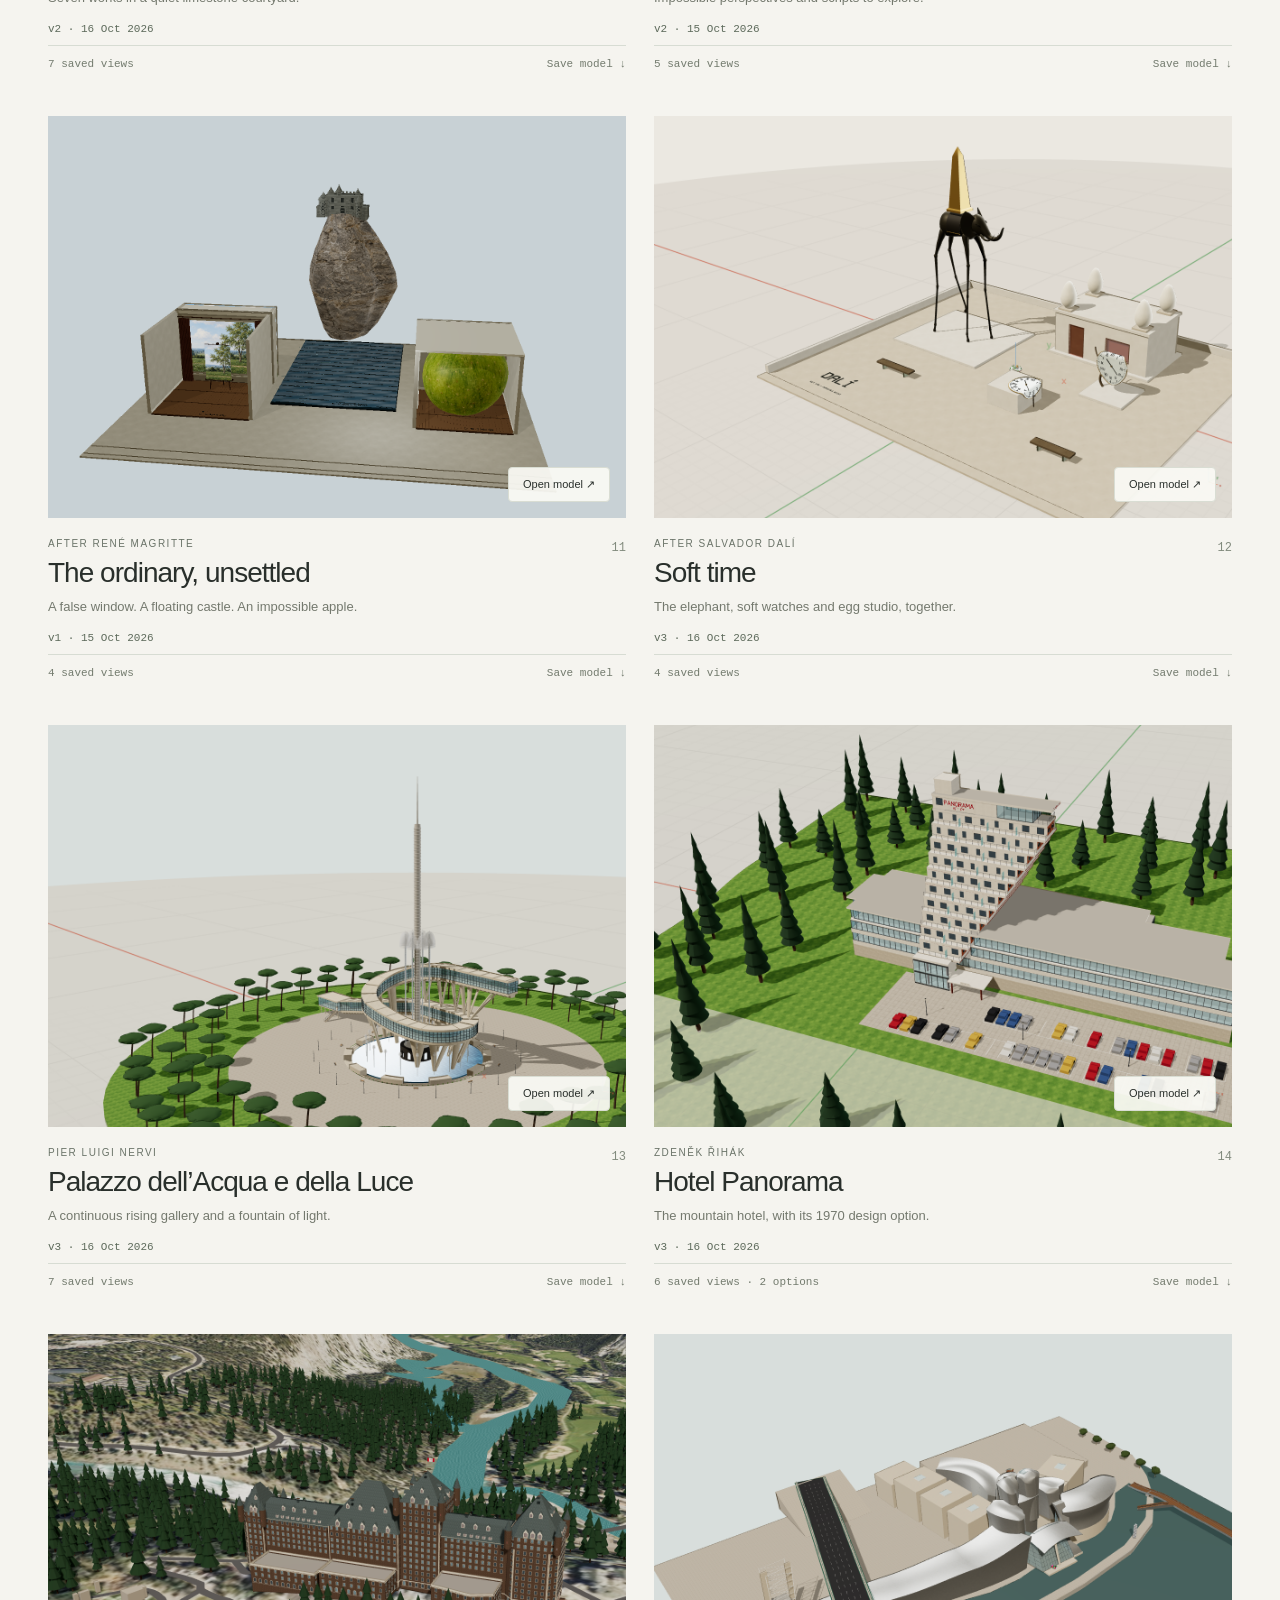
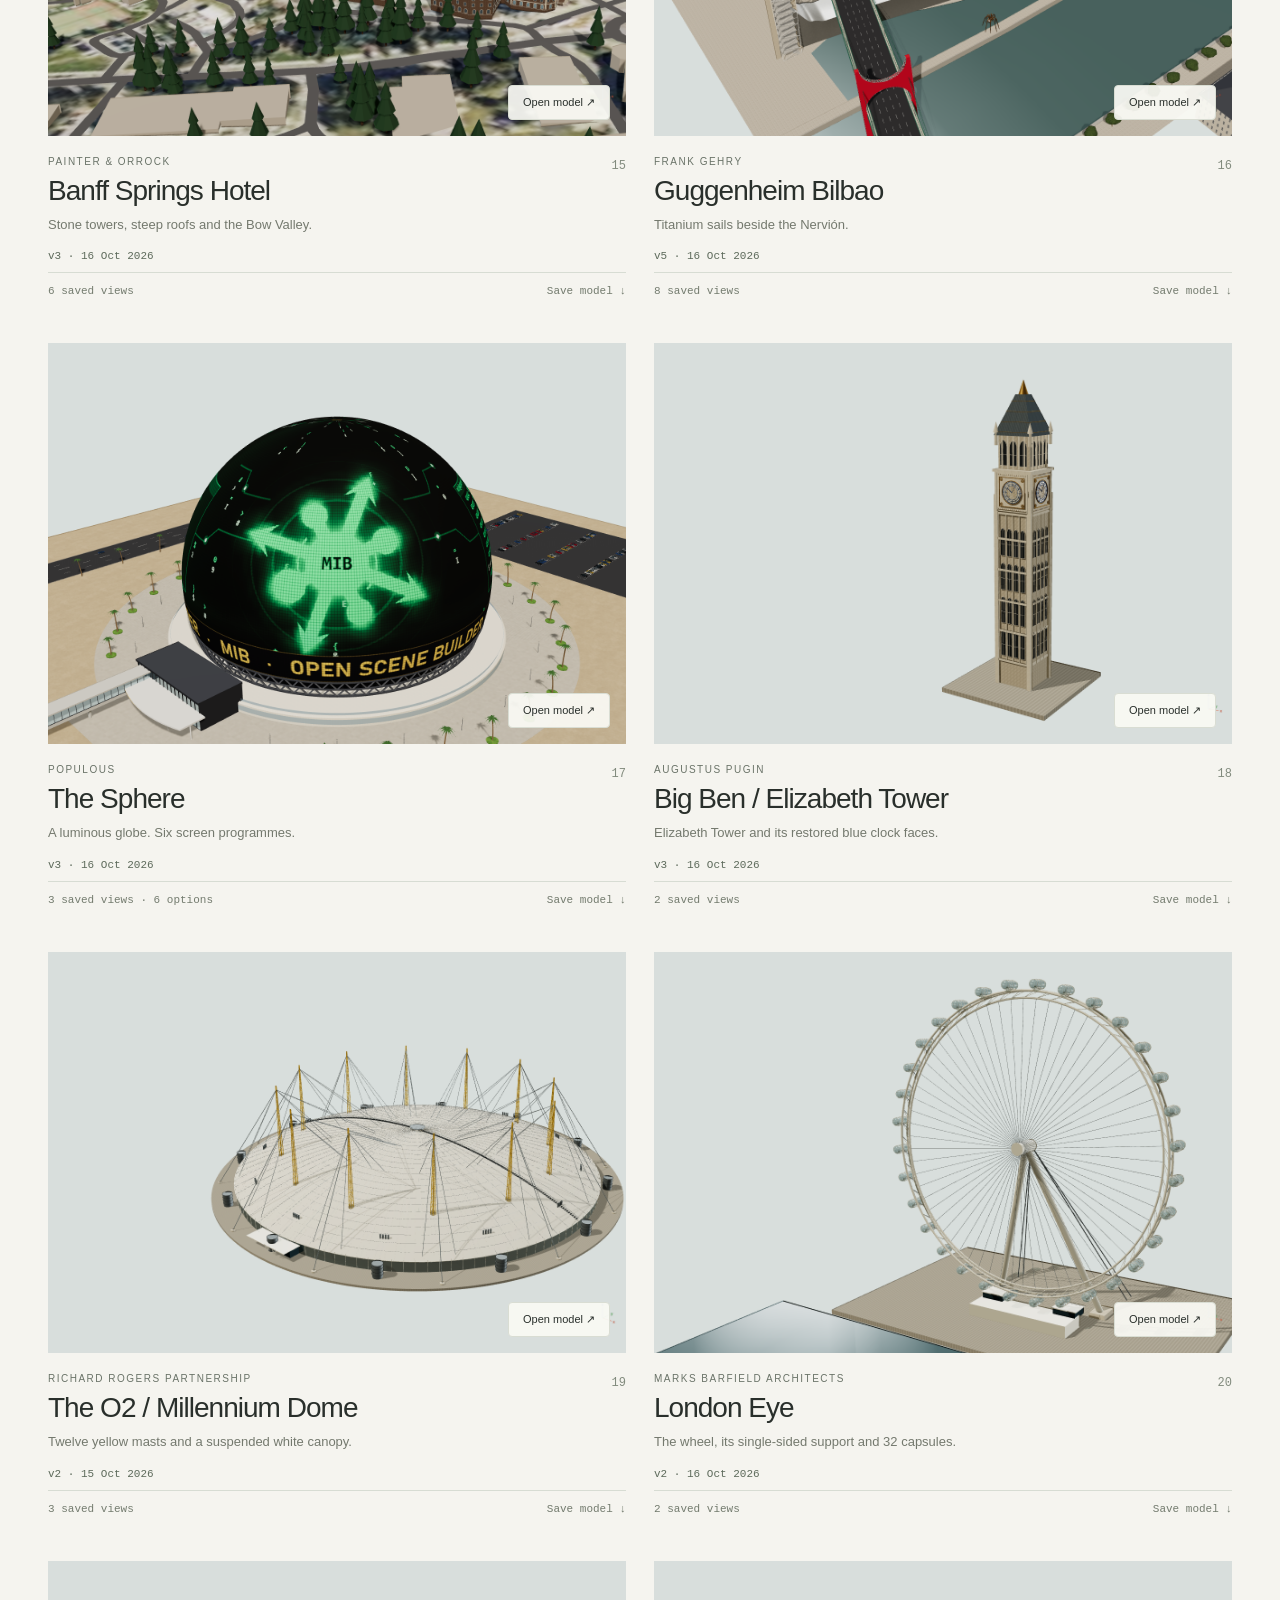
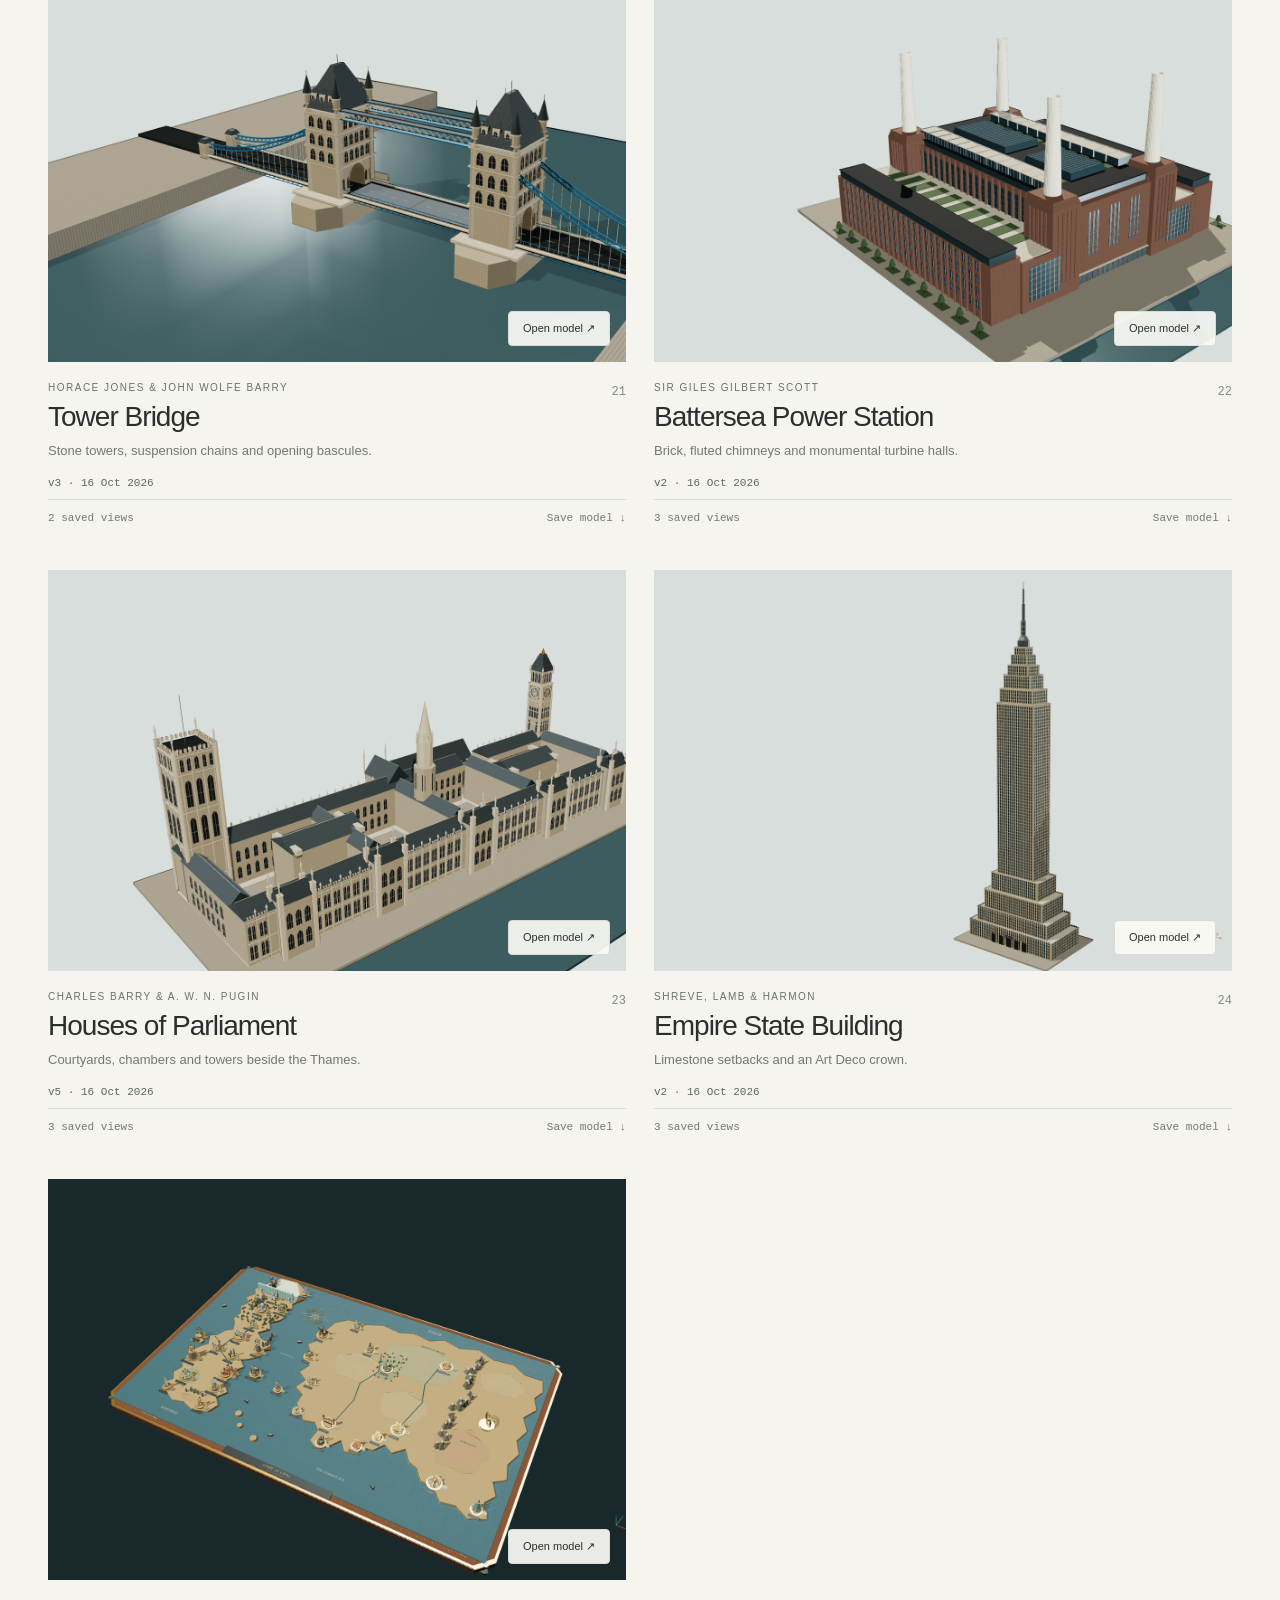
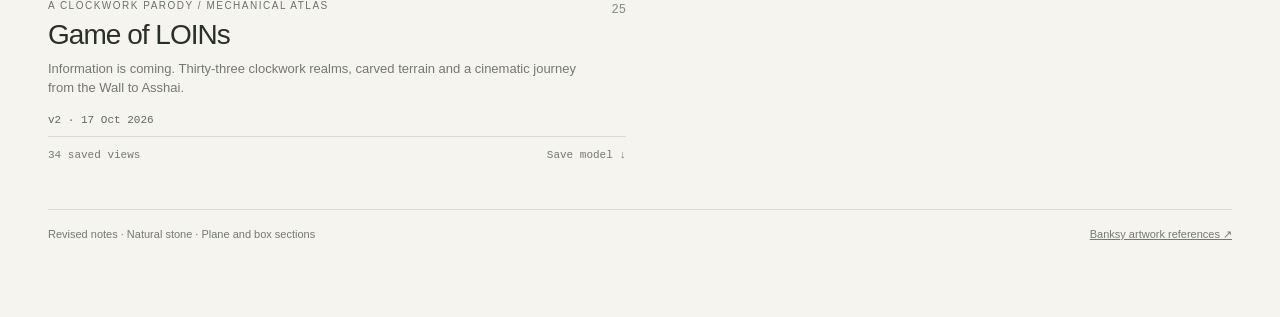
==== commit 73ccd1f3: "Publish refined Japanese joinery edition 2 [skip ci] Update the view-only gallery and native viewing" ====
--- a/index.html
+++ b/index.html
@@ -6,7 +6,7 @@
 </section><section class="grid"><article data-name="sagrada"><a class="picture" href="viewer.html?model=sagrada"><img src="pictures/sagrada.png?rev=b1871d3e6adcc717" alt="Sagrada Família" loading="lazy"><span class="open">Open model ↗</span></a><div class="caption"><div><p class="artist">Antoni Gaudí</p><h2><a href="viewer.html?model=sagrada">Sagrada Família</a></h2><p>Stone, branches and coloured light.</p></div><span class="number">01</span></div><div class="version" title="Geometry source b1871d3e6adcc717c269693ff379ce00518a41e8a4ca1c2cea2e79bb11cb6eb2">v2 · 15 Oct 2026</div><div class="cardfoot"><span>14 saved views · 2 options</span><button class="download" data-model="sagrada">Save model ↓</button></div></article>
 <article data-name="pedrera"><a class="picture" href="viewer.html?model=pedrera"><img src="pictures/pedrera.png?rev=07e11394da0b04cf" alt="La Pedrera" loading="lazy"><span class="open">Open model ↗</span></a><div class="caption"><div><p class="artist">Antoni Gaudí</p><h2><a href="viewer.html?model=pedrera">La Pedrera</a></h2><p>Courtyards and sculpted rooftops.</p></div><span class="number">02</span></div><div class="version" title="Geometry source 07e11394da0b04cf31b746f3bac62f7111906ccfdf1caa10ed838f67bd81377d">v3 · 16 Oct 2026</div><div class="cardfoot"><span>7 saved views</span><button class="download" data-model="pedrera">Save model ↓</button></div></article>
 <article data-name="neotokyo"><a class="picture" href="viewer.html?model=neotokyo"><img src="pictures/neotokyo.png?rev=34e879f439cddbc9" alt="Neo-Tokyo" loading="lazy"><span class="open">Open model ↗</span></a><div class="caption"><div><p class="artist">After AKIRA</p><h2><a href="viewer.html?model=neotokyo">Neo-Tokyo</a></h2><p>After midnight. Kaneda’s machine, rebuilt from the mechanical sheets.</p></div><span class="number">03</span></div><div class="version" title="Geometry source 34e879f439cddbc991a0544ff64622bdc727623937fbc0bbce0e270bda1ecd1c">v7 · 15 Oct 2026</div><div class="cardfoot"><span>9 saved views</span><button class="download" data-model="neotokyo">Save model ↓</button></div></article>
-<article data-name="japanese-joinery"><a class="picture" href="exhibits/japanese-joinery/"><img src="pictures/japanese-joinery.png?rev=f3a3d0e36276e700" alt="Twelve timber joinery studies on limestone plinths" loading="lazy"><span class="open">Explore the joints ↗</span></a><div class="caption"><div><p class="artist">Studies in Japanese craft</p><h2><a href="exhibits/japanese-joinery/">Wood, joined</a></h2><p>Hidden cuts, ordered assembly. Twelve joinery studies with reversible animation and a slider to reveal the interlocks.</p></div><span class="number">04</span></div><div class="version">v1 · 19 Oct 2026</div><div class="cardfoot"><a href="viewer.html?model=japanese-joinery">Inspect assembled model</a><button class="download" data-model="japanese-joinery">Save model ↓</button></div></article>
+<article data-name="japanese-joinery"><a class="picture" href="exhibits/japanese-joinery/"><img src="pictures/japanese-joinery.png?rev=f3a3d0e36276e700" alt="Twelve timber joinery studies on limestone plinths" loading="lazy"><span class="open">Explore the joints ↗</span></a><div class="caption"><div><p class="artist">Studies in Japanese craft</p><h2><a href="exhibits/japanese-joinery/">Wood, joined</a></h2><p>Refined interlocks and ordered assembly. Twelve joinery studies with reversible animation, hidden cuts and staged engagement.</p></div><span class="number">04</span></div><div class="version">v2 · 19 Oct 2026</div><div class="cardfoot"><a href="viewer.html?model=japanese-joinery">Inspect assembled model</a><button class="download" data-model="japanese-joinery">Save model ↓</button></div></article>
 <article data-name="al-talaqi"><a class="picture" href="viewer.html?model=al-talaqi"><img src="pictures/al-talaqi.png?rev=cefb6814ebc90482" alt="Al-Talaqi Square flared woven canopy" loading="lazy"><span class="open">Open model ↗</span></a><div class="caption"><div><p class="artist">Al Khobar / Canopy studies</p><h2><a href="viewer.html?model=al-talaqi">Al-Talaqi Square</a></h2><p>Fitted crowns, braces, rims and roof joints across all five canopy options, with recessed bases and curved gardens. Site location is approximate (26.311 N, 50.203 E).</p></div><span class="number">05</span></div><div class="version" title="Geometry source 2a186c2012150e69d8061343b95fee86d87f5ab01de422ee0f6b6b9bc454d9fa">v8 · 18 Oct 2026</div><div class="cardfoot"><span>4 saved views · 5 options</span><button class="download" data-model="al-talaqi">Save model ↓</button></div></article>
 <article data-name="fuller"><a class="picture" href="exhibits/fuller/"><img src="pictures/fuller.png?rev=91e4e0ba8b88" alt="Six Fuller studies including the Jitterbug and unfolding Dymaxion map" loading="lazy"><span class="open">Explore the studies ↗</span></a><div class="caption"><div><p class="artist">R. Buckminster Fuller / Six studies</p><h2><a href="exhibits/fuller/">Bucky Fuller</a></h2><p>Doing more with less. A sphere, a house, two domes, a transforming Jitterbug and an unfolding world map. Explore six studies with reversible animation.</p></div><span class="number">06</span></div><div class="version">v7 · 19 Oct 2026</div><div class="cardfoot"><a href="viewer.html?model=fuller">Inspect assembled model</a><button class="download" data-model="fuller">Save model ↓</button></div></article>
 <article data-name="burj"><a class="picture" href="viewer.html?model=burj"><img src="pictures/burj.png?rev=cccb893173367c1c" alt="Burj Khalifa" loading="lazy"><span class="open">Open model ↗</span></a><div class="caption"><div><p class="artist">Skidmore, Owings &amp; Merrill</p><h2><a href="viewer.html?model=burj">Burj Khalifa</a></h2><p>From the fountain to the crown.</p></div><span class="number">07</span></div><div class="version" title="Geometry source cccb893173367c1cec5308ca1839095727272925207b6ec26d141aecfa65193d">v1 · 15 Oct 2026</div><div class="cardfoot"><span>0 saved views</span><button class="download" data-model="burj">Save model ↓</button></div></article>
